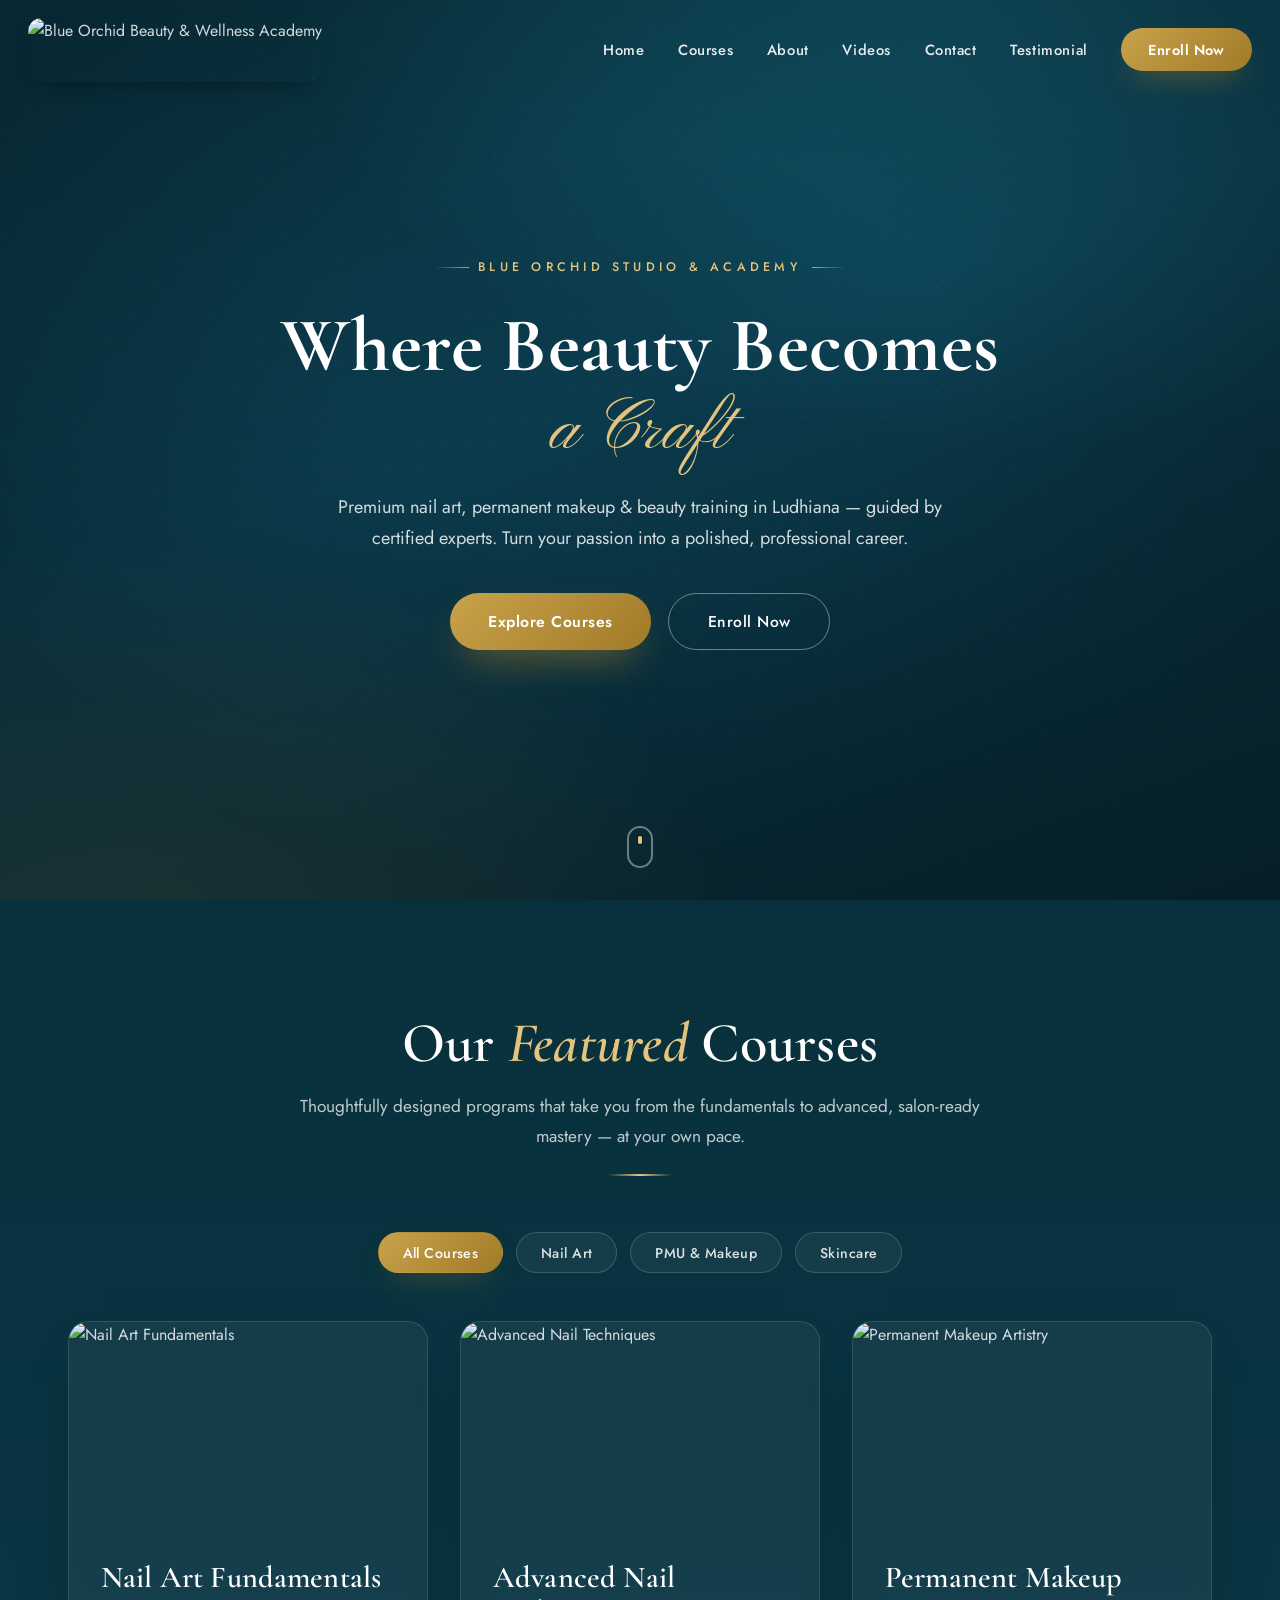
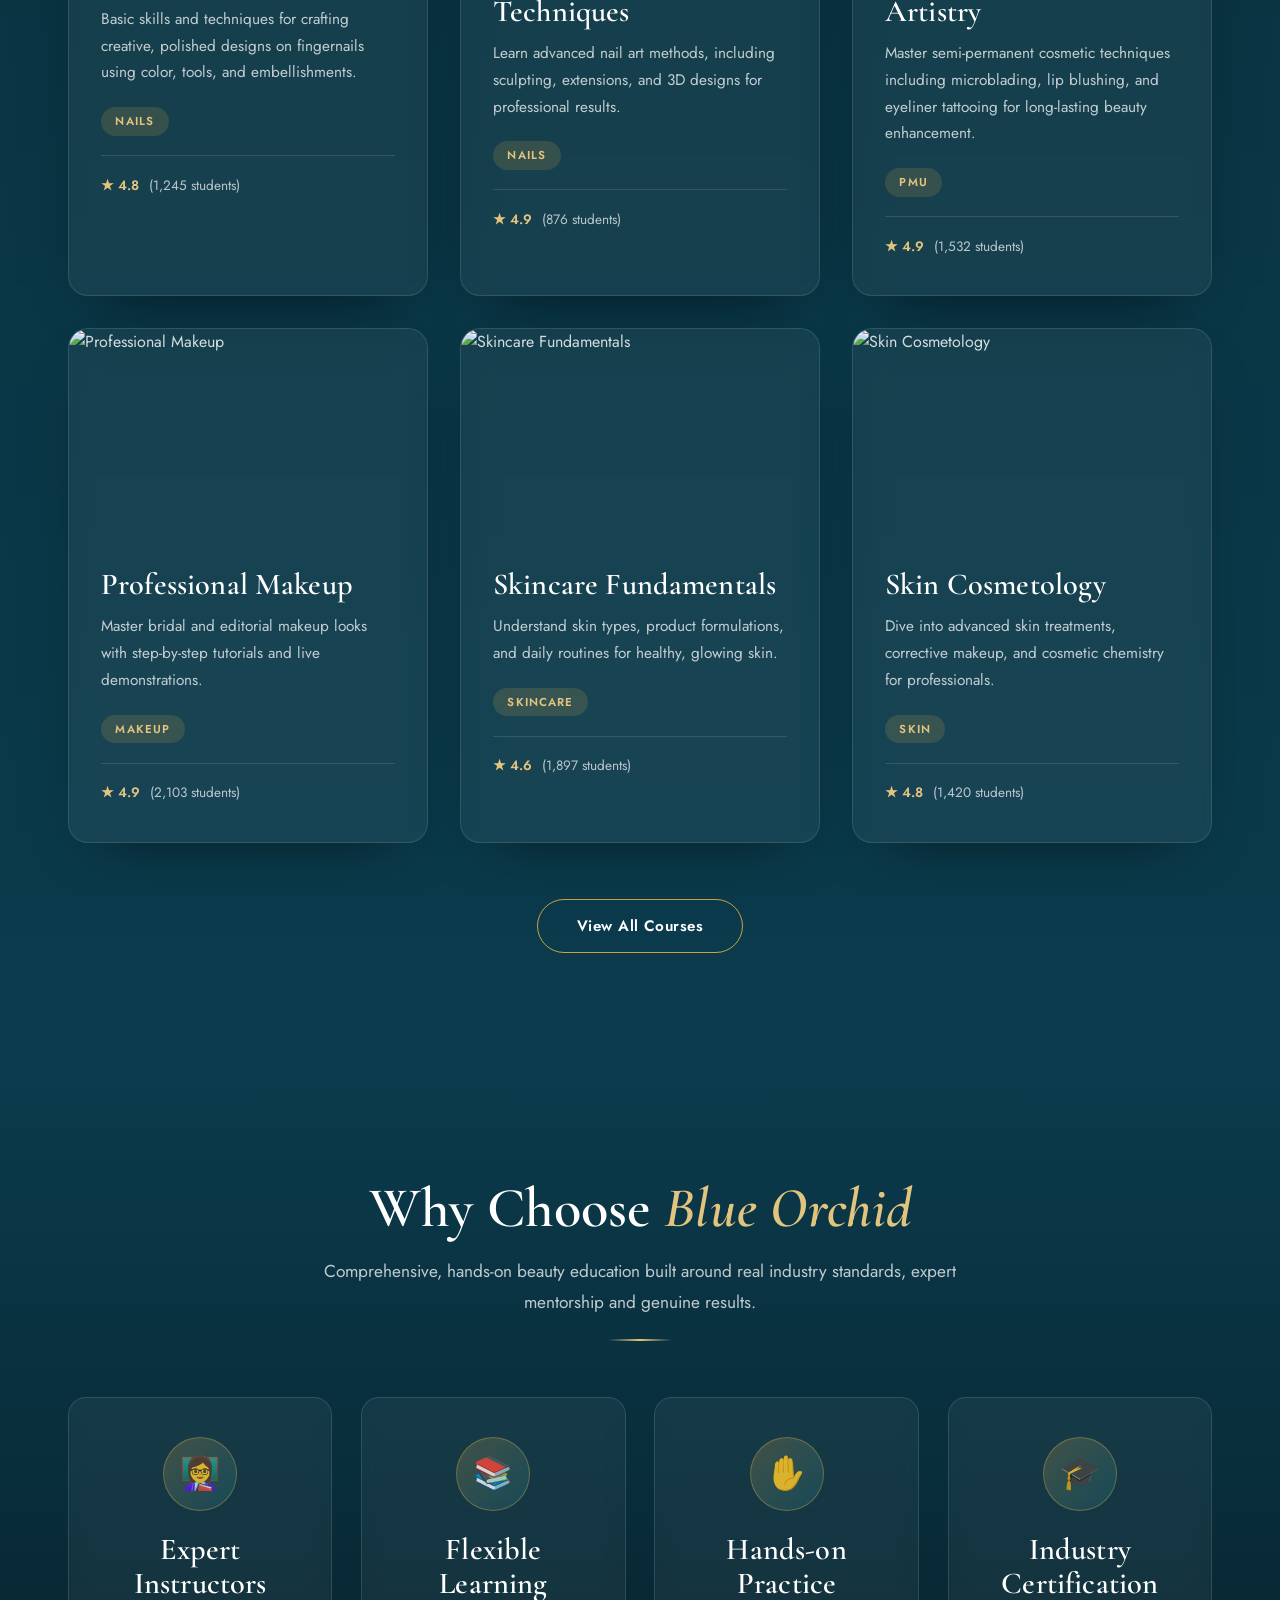
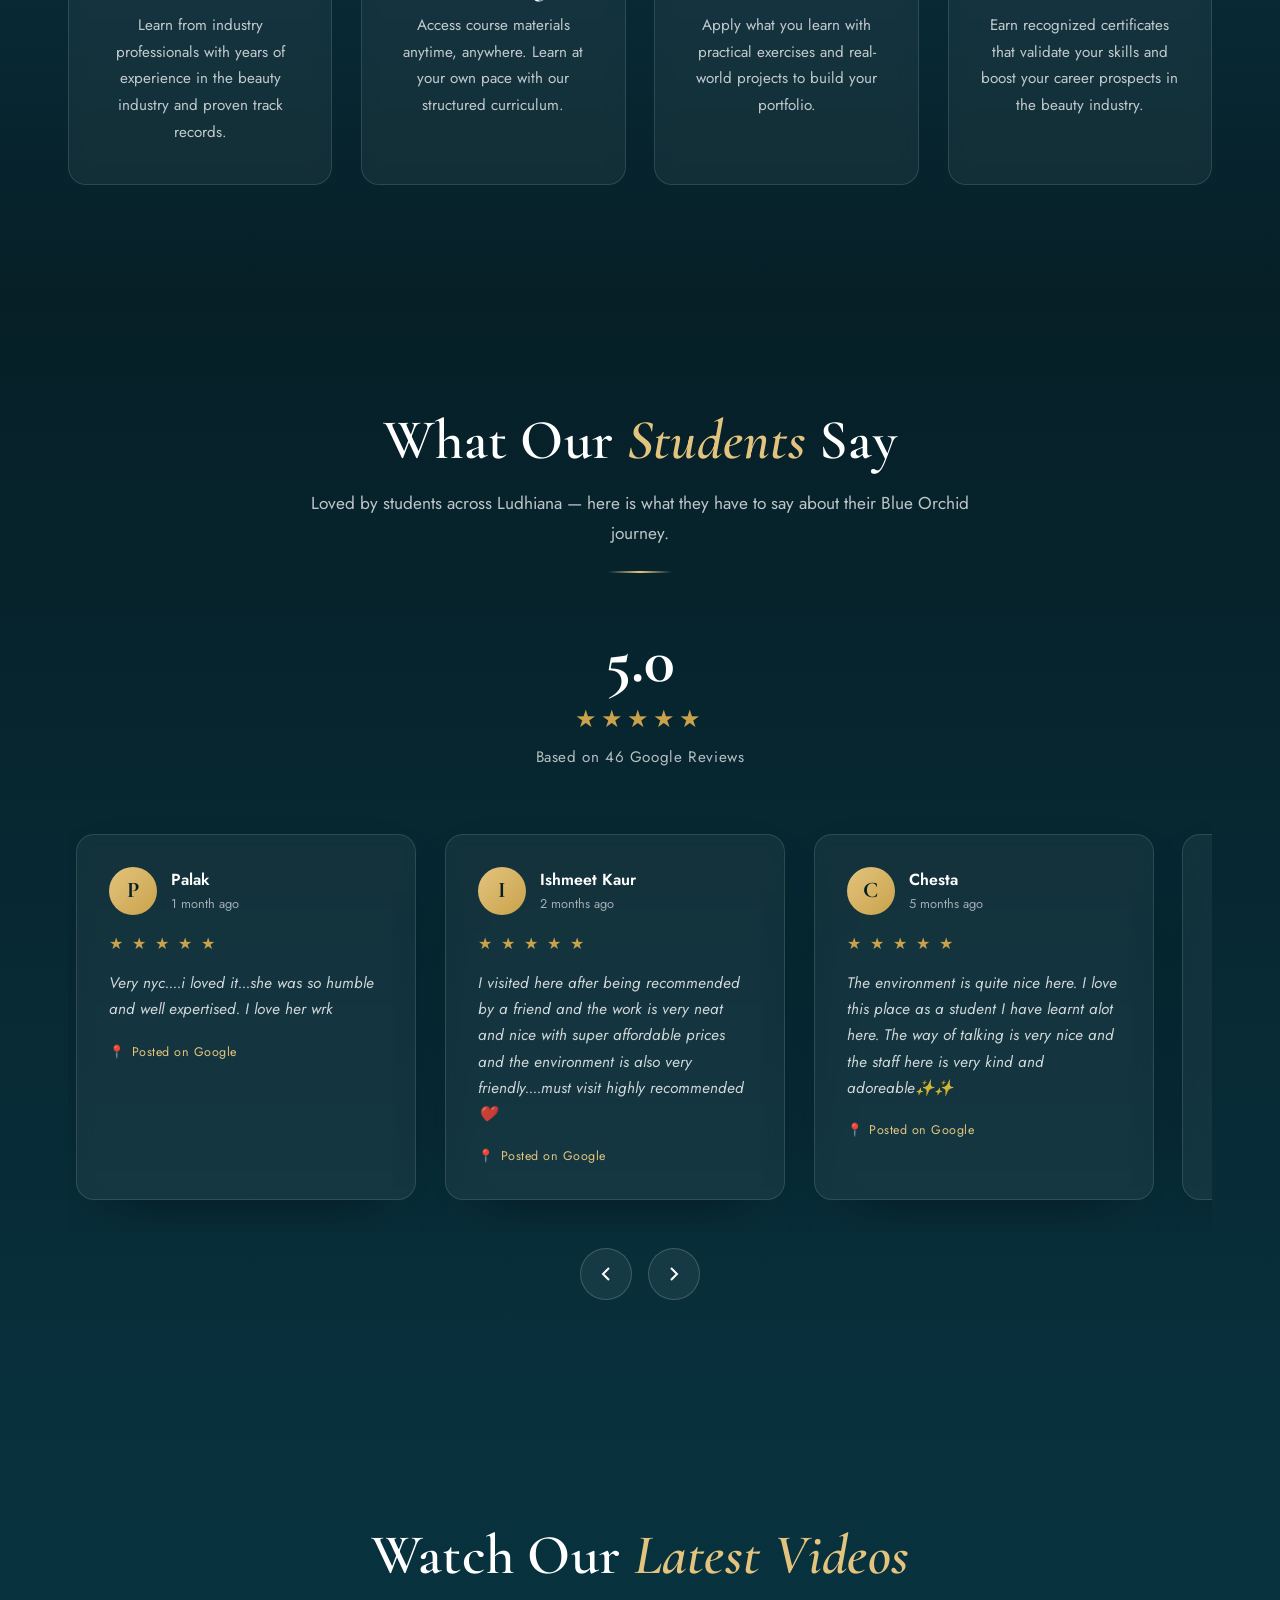
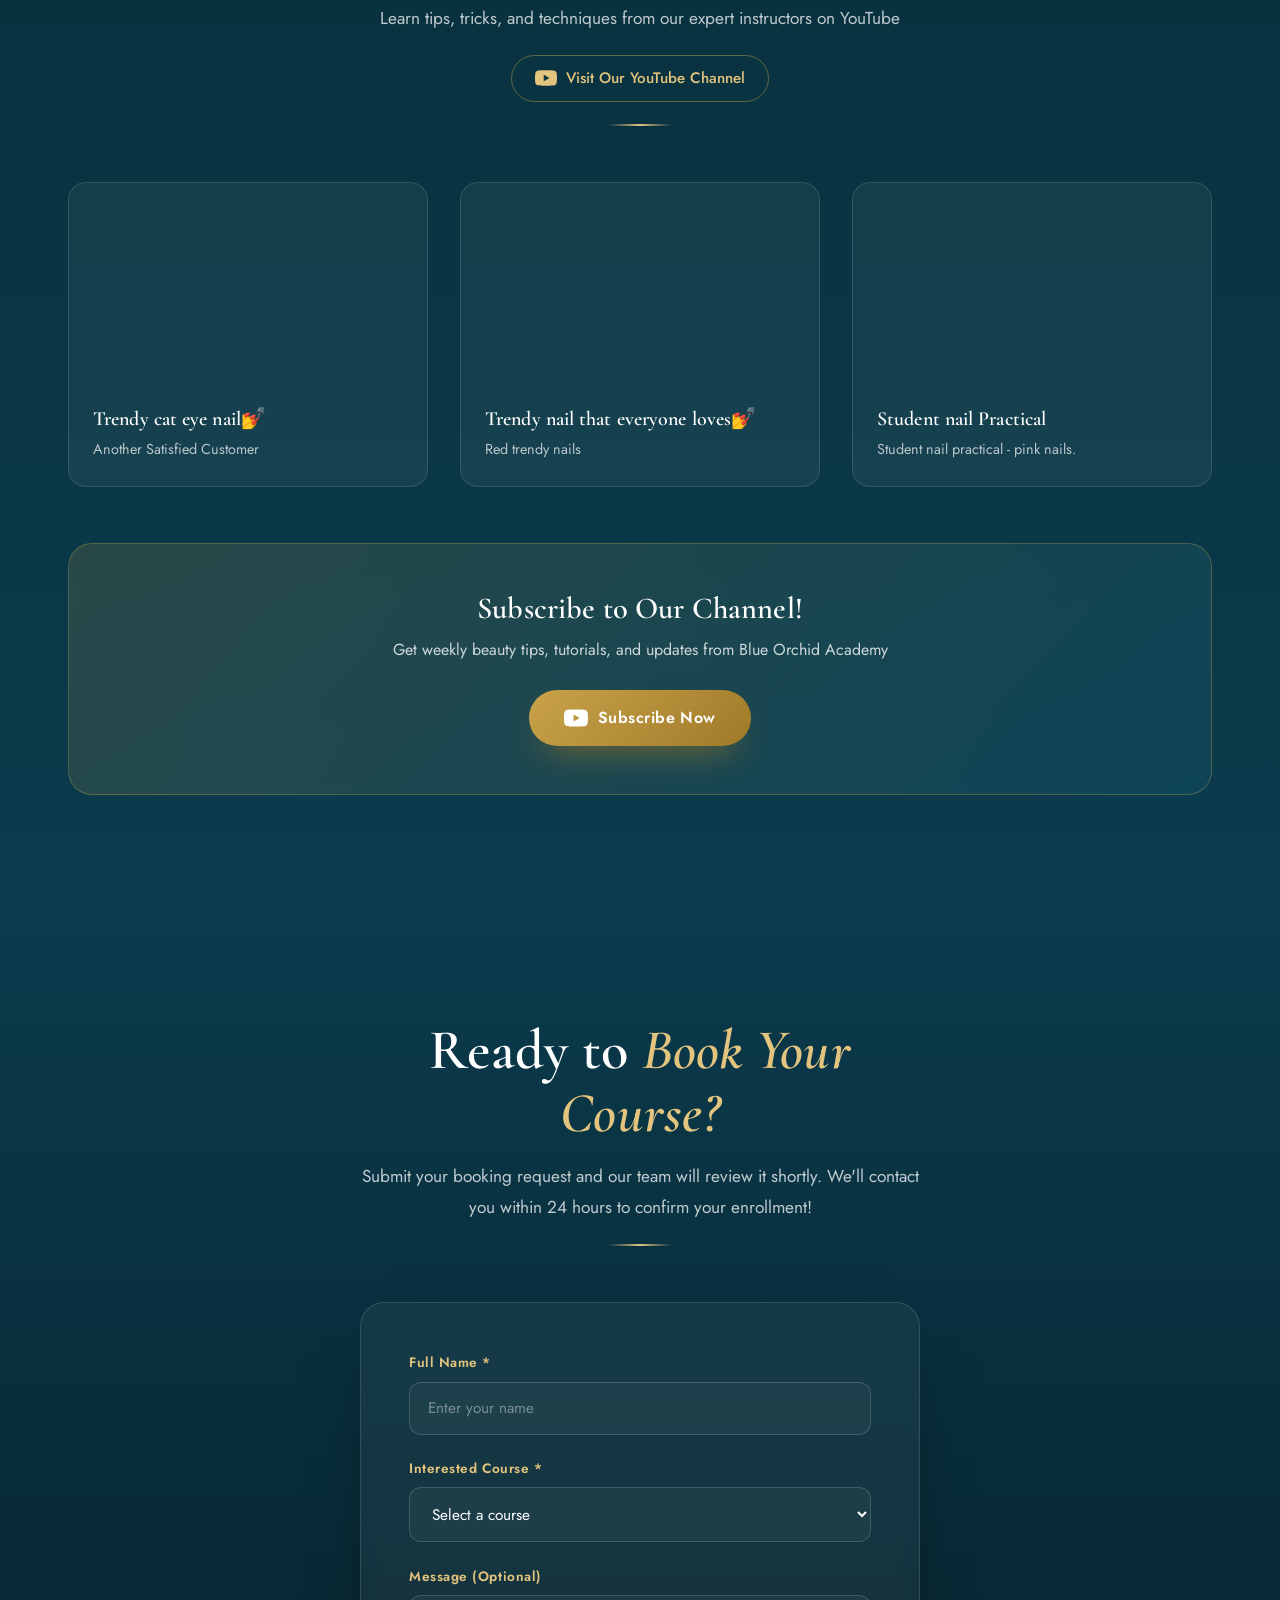
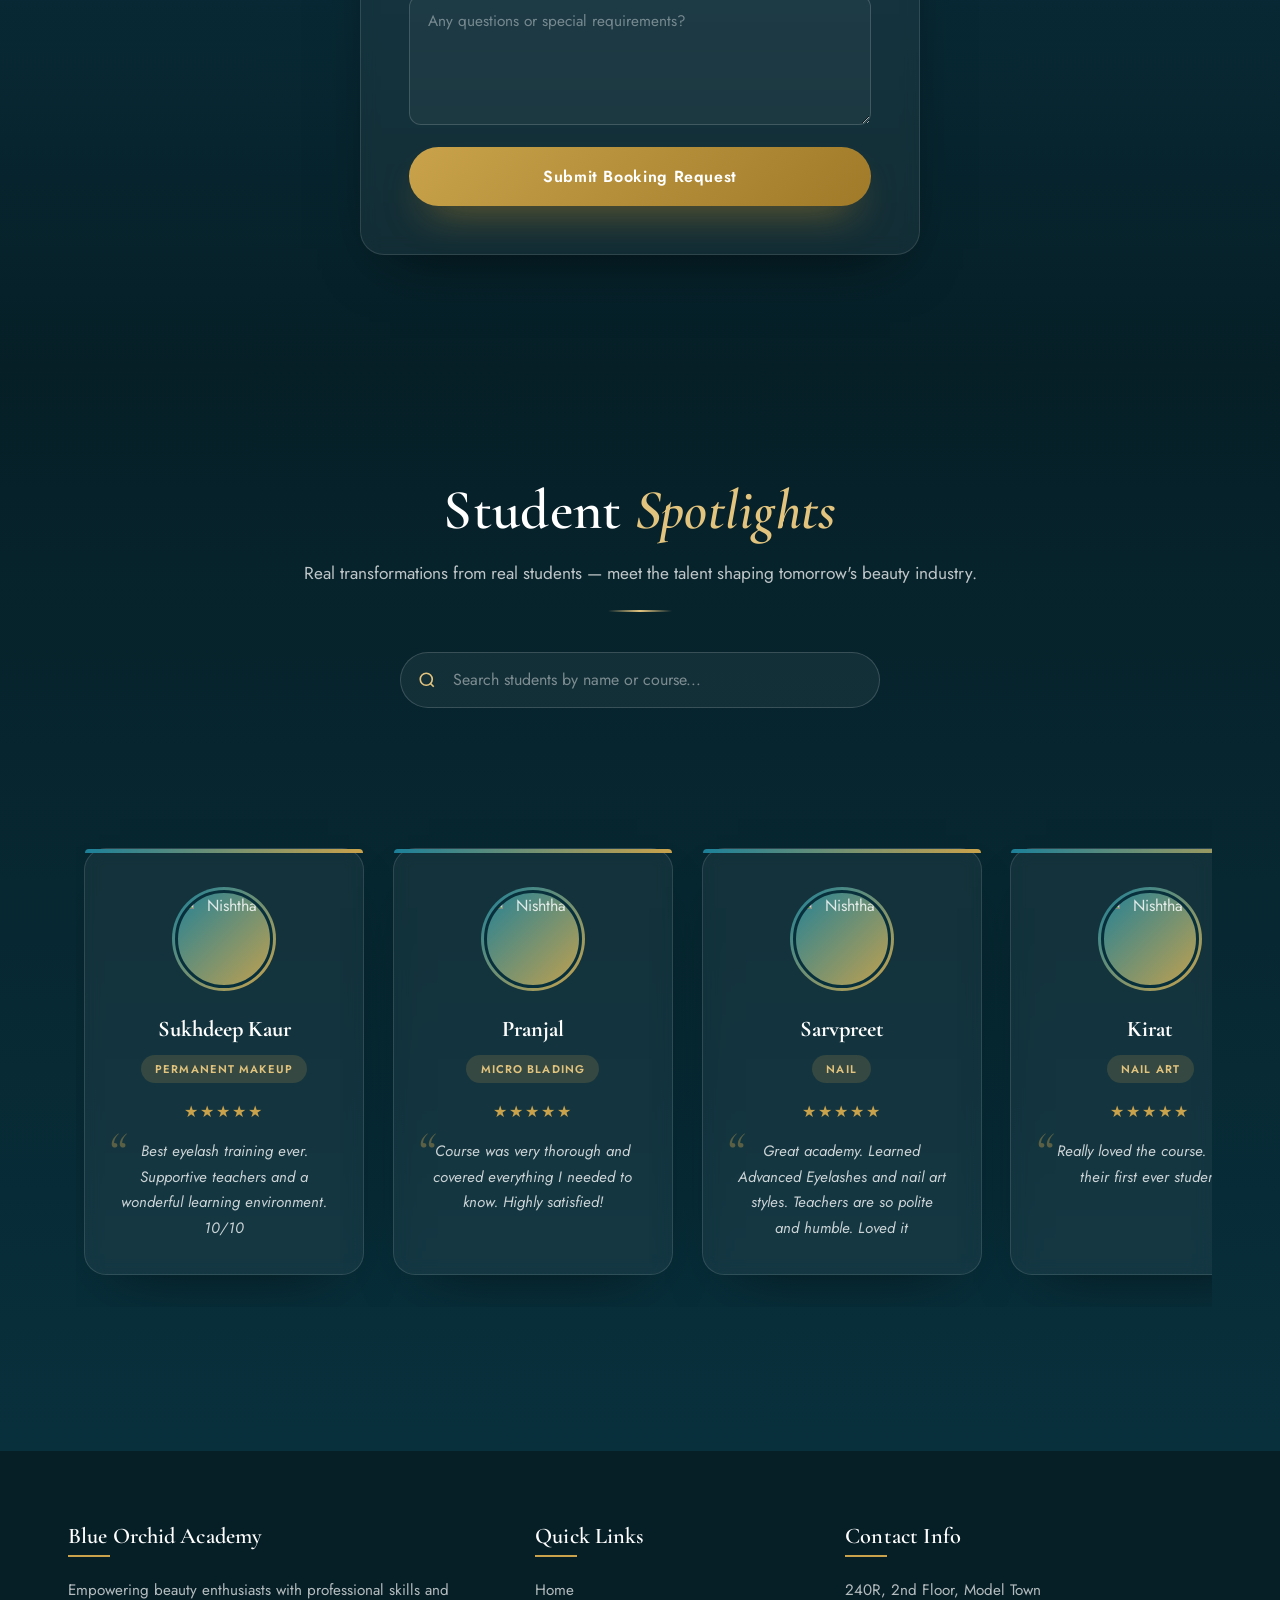
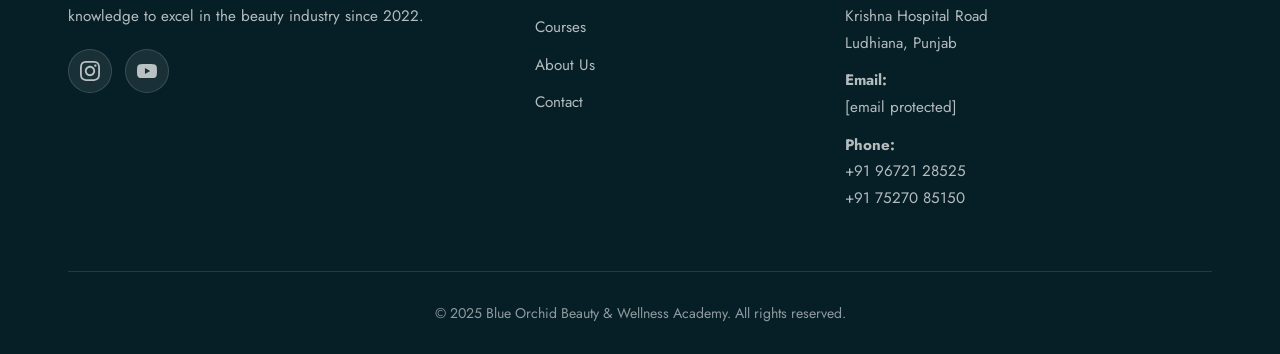
==== index.html @ 3630c23c "Add files via upload" ====
<!DOCTYPE html>
<html lang="en">
<head>
    
    <script data-host="https://app.microanalytics.io" data-dnt="false" src="https://app.microanalytics.io/js/script.js" id="ZwSg9rf6GA" async defer></script>
    <meta charset="UTF-8">
    
    <meta name="viewport" content="width=device-width, initial-scale=1.0">
    <title>Best Beauty Academy in Ludhiana | Microblading, Hydra Facial & Makeup Courses | Blue Orchid Academy</title>
    <meta name="keywords" content="beauty academy in Ludhiana, microblading course Ludhiana, hydra facial training Ludhiana, lash lifting course, nail art course Ludhiana, permanent makeup training, skincare certification Punjab, best beauty institute Ludhiana, makeup academy Ludhiana, best nail art academy in ludhiana, best nail art in ludhiana, nail art academy beauty ludhiana, beauty academy ludhiana, nail art studio in Ludhiana, ">
    <meta name="description" content="Join Blue Orchid Beauty & Wellness Academy in Ludhiana for certified courses in Microblading, Hydra Facial, Lash Lifting, Nail Art & Permanent Makeup. Get professional training & start your beauty career today.best nail art, permanent makeup (PMU), eyelashes in ludhiana and punjab. nail art ludhiana, eyelashes , pmu, permanent makeup. Our Featured Courses ; Nail Art Fundamentals · Nails · 4.8 ; Advanced Nail Techniques · Nails · 4.9 ; Permanent Makeup Artistry · PMU · 4.9 ; Professional Makeup · Makeup.">
    
    <meta property="og:title" content="Best Beauty Academy in Ludhiana | Microblading, Hydra Facial & Makeup Courses | Blue Orchid Academy">
    <meta property="og:description" content="Enroll in our certified beauty courses and book premium services—Microblading, Hydra Facial, Lash Lifting, and more. Discover world-class training since 2022. Join Blue Orchid Beauty & Wellness Academy in Ludhiana for certified courses in Microblading, Hydra Facial, Lash Lifting, Nail Art & Permanent Makeup. Get professional training & start your beauty career today.best nail art, permanent makeup (PMU), eyelashes in ludhiana and punjab. nail art ludhiana, eyelashes , pmu, permanent makeup. Our Featured Courses ; Nail Art Fundamentals · Nails · 4.8 ; Advanced Nail Techniques · Nails · 4.9 ; Permanent Makeup Artistry · PMU · 4.9 ; Professional Makeup · Makeup.">
    <meta property="og:type" content="website">
    
    <!-- Google Fonts -->
    <link rel="preconnect" href="https://fonts.googleapis.com">
    <link rel="preconnect" href="https://fonts.gstatic.com" crossorigin>
    <link href="https://fonts.googleapis.com/css2?family=Cormorant+Garamond:ital,wght@0,400;0,500;0,600;0,700;1,500;1,600&family=Jost:wght@300;400;500;600&family=Pinyon+Script&display=swap" rel="stylesheet">

    
    <!-- Favicon -->
    <link rel="icon" type="image/png" href="images/icon-blue.png">
    <link rel="shortcut icon" href="images/icon-blue.png">
    <link rel="apple-touch-icon" href="images/icon-blue.png">
    
    <style>
/* ===== Spotlight Search Bar (dark) ===== */
.spotlight-search-wrap{display:flex;justify-content:center;margin-bottom:2.5rem;}
.spotlight-search-box{position:relative;width:100%;max-width:480px;}
.spotlight-search-box input{
  width:100%;padding:.95rem 1.25rem .95rem 3.25rem;
  border:1px solid rgba(255,255,255,.16);border-radius:50px;
  font-family:'Jost',sans-serif;font-size:1rem;color:#fff;
  background:rgba(255,255,255,.05);box-shadow:none;
  transition:border-color .25s ease, box-shadow .25s ease, background .25s ease;outline:none;
}
.spotlight-search-box input::placeholder{color:rgba(255,255,255,.45);}
.spotlight-search-box input:focus{
  border-color:var(--gold);background:rgba(255,255,255,.08);
  box-shadow:0 0 0 4px rgba(201,162,75,.16);
}
.spotlight-search-icon{position:absolute;left:1.15rem;top:50%;transform:translateY(-50%);pointer-events:none;color:var(--gold-2);}
.spotlight-search-clear{
  position:absolute;right:1rem;top:50%;transform:translateY(-50%);
  background:none;border:none;cursor:pointer;color:rgba(255,255,255,.6);padding:.25rem;border-radius:50%;
  display:none;align-items:center;justify-content:center;transition:color .2s ease, background .2s ease;
}
.spotlight-search-clear:hover{color:var(--gold-2);background:rgba(201,162,75,.16);}
.spotlight-search-clear.visible{display:flex;}
.spotlights-wrapper.search-active{flex-wrap:wrap;overflow-x:visible;justify-content:center;padding:1rem 0 2rem;}
.spotlight-no-results{display:none;text-align:center;padding:3rem 1rem;color:rgba(255,255,255,.6);font-style:italic;font-size:1.05rem;width:100%;}
.spotlight-no-results.visible{display:block;}
.spotlights-scroll-buttons.search-hidden{display:none;}
.spotlight-result-count{text-align:center;font-size:.85rem;letter-spacing:.12em;text-transform:uppercase;color:var(--gold-2);margin-bottom:1.25rem;min-height:1.2em;transition:opacity .2s ease;}

/* ===== Design Tokens ===== */
:root{
  --teal-950:#061f27;
  --teal-900:#08303c;
  --teal-800:#0b3b4d;   /* brand background */
  --teal-700:#0e4a5e;
  --teal-600:#136179;
  --teal-500:#1c8099;
  --gold:#c9a24b;
  --gold-2:#e3c47e;
  --gold-deep:#a07a28;
  --cream:#fbf7ef;
  --cream-2:#f3ecdd;
  --paper:#ffffff;
  --ink:#14323c;
  --muted:#5c7077;
  --line:rgba(255,255,255,.12);
  --transition-fast:.2s ease;
  --transition-normal:.35s cubic-bezier(.4,0,.2,1);
  --shadow-soft:0 24px 60px -30px rgba(0,0,0,.7);
  --shadow-card:0 30px 70px -34px rgba(0,0,0,.75);
}

*{margin:0;padding:0;box-sizing:border-box;}
html{scroll-behavior:smooth;}
body{
  font-family:'Jost',-apple-system,BlinkMacSystemFont,sans-serif;
  color:rgba(255,255,255,.82);line-height:1.65;overflow-x:hidden;
  background:var(--teal-900);
  -webkit-font-smoothing:antialiased;
}
::selection{background:rgba(201,162,75,.3);color:#fff;}

h1,h2,h3,h4,h5,h6{font-family:'Cormorant Garamond',serif;font-weight:600;line-height:1.12;color:#fff;letter-spacing:.005em;}
h1{font-size:clamp(2.8rem,6vw,5rem);font-weight:700;}
h2{font-size:clamp(2.2rem,4.4vw,3.6rem);}
h3{font-size:clamp(1.4rem,3vw,1.9rem);}
p{line-height:1.75;color:rgba(255,255,255,.74);}
a{text-decoration:none;color:inherit;transition:var(--transition-fast);}
button{cursor:pointer;border:none;font-family:inherit;transition:var(--transition-normal);}
img{max-width:100%;height:auto;display:block;}

.container{max-width:1200px;margin:0 auto;padding:0 1.75rem;}

/* highlight accent word */
.highlight{font-family:'Cormorant Garamond',serif;font-style:italic;font-weight:600;color:var(--gold-2);}

/* ===== Navbar ===== */
.navbar{
  position:fixed;top:0;left:0;right:0;z-index:1000;
  background:transparent;
  transition:background var(--transition-normal), box-shadow var(--transition-normal), padding var(--transition-normal);
}
.navbar.scrolled{
  background:rgba(8,48,60,.82);
  backdrop-filter:blur(14px);
  box-shadow:0 12px 40px -22px rgba(0,0,0,.8);
  border-bottom:1px solid rgba(201,162,75,.22);
}
.nav-container{display:flex;justify-content:space-between;align-items:center;padding:1.1rem 1.75rem;max-width:1320px;margin:0 auto;transition:var(--transition-normal);}
.navbar.scrolled .nav-container{padding:.65rem 1.75rem;}
.logo{display:flex;align-items:center;gap:.75rem;}
.logo-img{height:64px;width:auto;border-radius:14px;transition:var(--transition-normal);box-shadow:0 10px 24px -16px rgba(0,0,0,.7);}
.navbar.scrolled .logo-img{height:52px;}
.nav-menu{display:flex;align-items:center;gap:2.1rem;list-style:none;}
.nav-link{
  position:relative;font-size:.92rem;font-weight:500;letter-spacing:.04em;
  color:rgba(255,255,255,.9);padding:.3rem 0;
}
.nav-link::after{content:'';position:absolute;left:0;bottom:-2px;height:1.5px;width:0;background:var(--gold);transition:width var(--transition-normal);}
.nav-link:hover{color:var(--gold-2);}
.nav-link:hover::after{width:100%;}
.cta-button{
  background:linear-gradient(135deg,var(--gold),var(--gold-deep));
  color:#fff;padding:.7rem 1.7rem;border-radius:50px;font-size:.9rem;font-weight:600;letter-spacing:.03em;
  box-shadow:0 14px 30px -14px rgba(160,122,40,.8);
}
.cta-button:hover{transform:translateY(-2px);box-shadow:0 20px 40px -16px rgba(160,122,40,.95);}
.mobile-menu-toggle{display:none;flex-direction:column;gap:5px;background:none;padding:.4rem;}
.mobile-menu-toggle span{width:26px;height:2px;background:#fff;border-radius:2px;transition:var(--transition-normal);}

/* ===== Hero ===== */
.hero{position:relative;min-height:100vh;display:flex;align-items:center;justify-content:center;text-align:center;overflow:hidden;color:#fff;}
.hero-background{
  position:absolute;inset:0;z-index:0;
  background:
    radial-gradient(120% 120% at 80% -10%, rgba(28,128,153,.45) 0%, transparent 50%),
    radial-gradient(90% 90% at 10% 110%, rgba(201,162,75,.22) 0%, transparent 55%),
    linear-gradient(160deg,var(--teal-900) 0%, var(--teal-800) 45%, var(--teal-950) 100%);
}
.hero-background::before{
  content:'';position:absolute;inset:0;
  background-image:radial-gradient(circle at 1px 1px, rgba(255,255,255,.05) 1px, transparent 0);
  background-size:26px 26px;opacity:.6;
}
.hero-background::after{
  content:'';position:absolute;inset:0;
  background:radial-gradient(60% 60% at 50% 40%, transparent 40%, rgba(6,31,39,.5) 100%);
}
.hero-content{position:relative;z-index:2;max-width:880px;padding:0 1.5rem;}
.hero-eyebrow{
  display:inline-flex;align-items:center;gap:.6rem;margin-bottom:1.6rem;
  font-family:'Jost',sans-serif;font-size:.78rem;font-weight:500;letter-spacing:.34em;text-transform:uppercase;
  color:var(--gold-2);
}
.hero-eyebrow::before,.hero-eyebrow::after{content:'';width:34px;height:1px;background:linear-gradient(90deg,transparent,var(--gold));}
.hero-eyebrow::after{background:linear-gradient(90deg,var(--gold),transparent);}
.hero-content h1{color:#fff;margin-bottom:.4rem;animation:rise .9s cubic-bezier(.2,.7,.2,1) both;}
.hero-script{
  display:block;font-family:'Pinyon Script',cursive;font-weight:400;
  font-size:clamp(2.6rem,6vw,4.4rem);color:var(--gold-2);line-height:1;margin:.2rem 0 .3rem;
  animation:rise 1s .1s cubic-bezier(.2,.7,.2,1) both;
}
.hero-content p{color:rgba(255,255,255,.82);font-size:1.13rem;max-width:620px;margin:1.6rem auto 2.4rem;animation:rise 1s .2s cubic-bezier(.2,.7,.2,1) both;}
.hero-buttons{display:flex;gap:1.1rem;justify-content:center;flex-wrap:wrap;animation:rise 1s .32s cubic-bezier(.2,.7,.2,1) both;}
@keyframes rise{from{opacity:0;transform:translateY(28px);}to{opacity:1;transform:translateY(0);}}

.btn-primary{
  background:linear-gradient(135deg,var(--gold),var(--gold-deep));color:#fff;
  padding:1rem 2.4rem;border-radius:50px;font-size:.98rem;font-weight:600;letter-spacing:.03em;
  box-shadow:0 18px 40px -16px rgba(160,122,40,.9);
}
.btn-primary:hover{transform:translateY(-3px);box-shadow:0 26px 50px -18px rgba(227,196,126,.9);}
.btn-secondary{
  background:transparent;color:#fff;padding:1rem 2.4rem;border-radius:50px;font-size:.98rem;font-weight:500;
  border:1.5px solid rgba(255,255,255,.4);letter-spacing:.03em;
}
.btn-secondary:hover{background:rgba(255,255,255,.1);border-color:#fff;transform:translateY(-3px);}

.scroll-indicator{position:absolute;bottom:2rem;left:50%;transform:translateX(-50%);z-index:2;}
.scroll-indicator-icon{width:26px;height:42px;border:2px solid rgba(255,255,255,.4);border-radius:14px;position:relative;}
.scroll-indicator-icon::before{content:'';position:absolute;top:8px;left:50%;transform:translateX(-50%);width:4px;height:8px;background:var(--gold-2);border-radius:2px;animation:scrolldot 1.6s infinite;}
@keyframes scrolldot{0%{opacity:0;transform:translate(-50%,0);}40%{opacity:1;}80%{opacity:0;transform:translate(-50%,14px);}100%{opacity:0;}}

/* ===== Section header ===== */
.section-header{text-align:center;max-width:680px;margin:0 auto 3.5rem;}
.section-header h2{margin-bottom:1rem;color:#fff;}
.section-header p{font-size:1.08rem;color:rgba(255,255,255,.74);}
.section-header::after{content:'';display:block;width:64px;height:2px;margin:1.4rem auto 0;background:linear-gradient(90deg,transparent,var(--gold-2),transparent);}

section{position:relative;}

/* ===== Courses ===== */
.courses{padding:7rem 0;background:linear-gradient(180deg,var(--teal-900),var(--teal-800));}
.course-filters{display:flex;justify-content:center;flex-wrap:wrap;gap:.8rem;margin-bottom:3rem;}
.filter-btn{
  background:rgba(255,255,255,.05);color:rgba(255,255,255,.85);padding:.6rem 1.5rem;border-radius:50px;
  font-size:.88rem;font-weight:500;letter-spacing:.03em;border:1px solid rgba(255,255,255,.16);
}
.filter-btn:hover{border-color:var(--gold);color:var(--gold-2);}
.filter-btn.active{background:linear-gradient(135deg,var(--gold),var(--gold-deep));color:#fff;border-color:transparent;box-shadow:0 14px 30px -16px rgba(160,122,40,.8);}
.courses-grid{display:grid;grid-template-columns:repeat(auto-fill,minmax(320px,1fr));gap:2rem;}
.course-card{
  background:rgba(255,255,255,.05);border-radius:20px;overflow:hidden;position:relative;
  border:1px solid rgba(255,255,255,.12);backdrop-filter:blur(8px);box-shadow:0 24px 60px -36px rgba(0,0,0,.7);
  transition:transform var(--transition-normal),box-shadow var(--transition-normal),border-color var(--transition-normal),background var(--transition-normal);
}
.course-card::before{content:'';position:absolute;top:0;left:0;right:0;height:4px;background:linear-gradient(90deg,var(--teal-500),var(--gold));transform:scaleX(0);transform-origin:left;transition:transform var(--transition-normal);}
.course-card:hover{transform:translateY(-10px);background:rgba(255,255,255,.08);box-shadow:var(--shadow-card);border-color:rgba(201,162,75,.45);}
.course-card:hover::before{transform:scaleX(1);}
.course-card-content{padding:2.4rem 2rem;}
        
.course-thumbnail {
    width: 100%;
    height: 200px;        /* adjust to taste */
    overflow: hidden;
    border-radius: 12px 12px 0 0;  /* rounds top corners to match card */
}

.course-thumbnail img {
    width: 100%;
    height: 100%;
    object-fit: cover;
    display: block;
    transition: transform 0.4s ease;
}

.course-card:hover .course-thumbnail img {
    transform: scale(1.05);  /* subtle zoom on hover */
}
.course-icon{
  width:62px;height:62px;border-radius:16px;display:flex;align-items:center;justify-content:center;
  font-size:1.7rem;margin-bottom:1.3rem;
  background:linear-gradient(135deg,rgba(28,128,153,.25),rgba(201,162,75,.25));
  border:1px solid rgba(201,162,75,.35);
}
.course-card h3{color:#fff;margin-bottom:.7rem;}
.course-card p{font-size:.96rem;margin-bottom:1.3rem;color:rgba(255,255,255,.74);}

.course-category{
  display:inline-block;padding:.3rem .9rem;border-radius:50px;font-size:.72rem;font-weight:600;
  letter-spacing:.1em;text-transform:uppercase;color:var(--gold-2);background:rgba(201,162,75,.18);margin-bottom:1.2rem;
}
.course-stats{display:flex;align-items:center;gap:.6rem;font-size:.85rem;color:rgba(255,255,255,.7);border-top:1px solid rgba(255,255,255,.12);padding-top:1.1rem;}
        
.rating{color:var(--gold-2);font-weight:600;}
.view-all-container{text-align:center;margin-top:3.5rem;}
.btn-outline{
  background:transparent;color:#fff;padding:.95rem 2.4rem;border-radius:50px;font-size:.95rem;font-weight:600;
  border:1.5px solid var(--gold);letter-spacing:.03em;
}
.btn-outline:hover{background:var(--gold);color:var(--teal-950);transform:translateY(-2px);box-shadow:0 18px 40px -18px rgba(201,162,75,.7);}

/* ===== Why Choose ===== */
.why-choose{padding:7rem 0;background:linear-gradient(180deg,var(--teal-800),var(--teal-950));}
.features-grid{display:grid;grid-template-columns:repeat(auto-fit,minmax(240px,1fr));gap:1.8rem;}
.feature-card{
  background:rgba(255,255,255,.05);border:1px solid rgba(255,255,255,.12);
  backdrop-filter:blur(8px);border-radius:18px;padding:2.4rem 1.8rem;text-align:center;
  transition:transform var(--transition-normal),background var(--transition-normal),border-color var(--transition-normal);
}
.feature-card:hover{transform:translateY(-8px);background:rgba(255,255,255,.09);border-color:rgba(201,162,75,.45);}
.feature-icon{
  width:74px;height:74px;border-radius:50%;margin:0 auto 1.4rem;display:flex;align-items:center;justify-content:center;
  font-size:2rem;background:linear-gradient(135deg,rgba(201,162,75,.25),rgba(28,128,153,.25));border:1px solid rgba(201,162,75,.4);
}
.feature-card h3{color:#fff;margin-bottom:.7rem;}
.feature-card p{color:rgba(255,255,255,.74);font-size:.95rem;}

/* ===== Testimonials ===== */
.testimonials{padding:7rem 0;background:linear-gradient(180deg,var(--teal-950),var(--teal-900));}
.overall-rating{text-align:center;margin-bottom:3rem;}
.rating-number{font-family:'Cormorant Garamond',serif;font-size:4rem;font-weight:700;color:#fff;line-height:1;}
.rating-stars{color:var(--gold);font-size:1.5rem;letter-spacing:4px;margin:.4rem 0;}
.rating-count{color:rgba(255,255,255,.7);font-size:.95rem;letter-spacing:.04em;}
.reviews-container{position:relative;}
.reviews-wrapper{display:flex;gap:1.8rem;overflow-x:auto;scroll-behavior:smooth;padding:1rem .5rem 2rem;scrollbar-width:none;}
.reviews-wrapper::-webkit-scrollbar{display:none;}
.review-card{
  background:rgba(255,255,255,.05);border:1px solid rgba(255,255,255,.12);backdrop-filter:blur(8px);
  border-radius:18px;padding:2rem;min-width:340px;max-width:340px;flex-shrink:0;
  box-shadow:0 24px 60px -36px rgba(0,0,0,.7);transition:transform var(--transition-normal),box-shadow var(--transition-normal),border-color var(--transition-normal);
}
.review-card:hover{transform:translateY(-6px);box-shadow:var(--shadow-card);border-color:rgba(201,162,75,.4);}
.review-header{display:flex;align-items:center;gap:.9rem;margin-bottom:1rem;}
.reviewer-avatar{
  width:48px;height:48px;border-radius:50%;display:flex;align-items:center;justify-content:center;
  font-family:'Cormorant Garamond',serif;font-size:1.4rem;font-weight:700;color:var(--teal-950);
  background:linear-gradient(135deg,var(--gold-2),var(--gold));flex-shrink:0;
}
.reviewer-name{font-weight:600;color:#fff;font-size:1rem;}
.review-date{font-size:.8rem;color:rgba(255,255,255,.6);}
.review-rating{color:var(--gold);font-size:1rem;letter-spacing:2px;margin-bottom:.8rem;}
.review-text{font-size:.96rem;color:rgba(255,255,255,.8);line-height:1.7;margin-bottom:1.2rem;font-style:italic;}
.google-badge{font-size:.78rem;color:var(--gold-2);display:flex;align-items:center;gap:.4rem;letter-spacing:.04em;}
.scroll-buttons{display:flex;justify-content:center;gap:1rem;margin-top:1rem;}
.scroll-btn{
  width:52px;height:52px;border-radius:50%;background:rgba(255,255,255,.06);border:1px solid rgba(255,255,255,.18);color:#fff;
  display:flex;align-items:center;justify-content:center;
}
.scroll-btn:hover{background:var(--gold);color:var(--teal-950);transform:scale(1.08);border-color:var(--gold);}

/* ===== YouTube ===== */
.youtube-section{padding:7rem 0;background:linear-gradient(180deg,var(--teal-900),var(--teal-800));}
.youtube-channel-link{
  display:inline-flex;align-items:center;gap:.6rem;margin-top:1.4rem;color:var(--gold-2);font-weight:500;font-size:.95rem;
  border:1px solid rgba(201,162,75,.45);padding:.6rem 1.4rem;border-radius:50px;
}
.youtube-channel-link:hover{background:rgba(201,162,75,.14);}
.youtube-icon{width:22px;height:22px;}
.videos-grid{display:grid;grid-template-columns:repeat(auto-fit,minmax(300px,1fr));gap:2rem;}
.video-card{background:rgba(255,255,255,.05);border:1px solid rgba(255,255,255,.12);border-radius:18px;overflow:hidden;transition:transform var(--transition-normal),border-color var(--transition-normal);}
.video-card:hover{transform:translateY(-8px);border-color:rgba(201,162,75,.45);}
.video-embed{position:relative;width:100%;padding-bottom:56.25%;height:0;}
.video-embed iframe{position:absolute;inset:0;width:100%;height:100%;border:0;}
.video-info{padding:1.5rem;}
.video-title{color:#fff;font-size:1.25rem;margin-bottom:.4rem;}
.video-description{color:rgba(255,255,255,.7);font-size:.9rem;}
.subscribe-banner{
  margin-top:3.5rem;text-align:center;padding:3rem 2rem;border-radius:24px;
  background:linear-gradient(135deg,rgba(201,162,75,.16),rgba(28,128,153,.16));border:1px solid rgba(201,162,75,.32);
}
.subscribe-banner h3{color:#fff;margin-bottom:.6rem;}
.subscribe-banner p{color:rgba(255,255,255,.78);margin-bottom:1.6rem;}
.subscribe-btn{
  display:inline-flex;align-items:center;gap:.6rem;background:linear-gradient(135deg,var(--gold),var(--gold-deep));color:#fff;
  padding:.95rem 2.2rem;border-radius:50px;font-weight:600;letter-spacing:.03em;box-shadow:0 16px 36px -16px rgba(160,122,40,.9);
}
.subscribe-btn:hover{transform:translateY(-3px);}

/* ===== Contact ===== */
.contact {
    padding: 7rem 0;
    background: linear-gradient(180deg, var(--teal-800), var(--teal-950));
}
.contact .container {
    display: flex;
    justify-content: center;
}
.contact-content {
    width: 100%;
    max-width: 560px;
}
.contact-form {
    background: rgba(255,255,255,.05);
    border: 1px solid rgba(255,255,255,.12);
    backdrop-filter: blur(8px);
    border-radius: 24px;
    padding: 3rem;
    box-shadow: var(--shadow-soft);
}
.form-group { display: flex; flex-direction: column; margin-bottom: 1.4rem; }
.form-group label { font-size: .85rem; font-weight: 600; color: var(--gold-2); margin-bottom: .5rem; letter-spacing: .04em; }
.form-group input, .form-group select, .form-group textarea {
    padding: .9rem 1.1rem; border: 1px solid rgba(255,255,255,.16); border-radius: 12px;
    font-family: 'Jost', sans-serif; font-size: .96rem; color: #fff;
    background: rgba(255,255,255,.04); outline: none;
    transition: border-color var(--transition-fast), box-shadow var(--transition-fast), background var(--transition-fast);
}
.form-group input::placeholder, .form-group textarea::placeholder { color: rgba(255,255,255,.4); }
.form-group select option { background: var(--teal-900); color: #fff; }
.form-group input:focus, .form-group select:focus, .form-group textarea:focus {
    border-color: var(--gold); box-shadow: 0 0 0 4px rgba(201,162,75,.16); background: rgba(255,255,255,.07);
}
.form-group textarea { min-height: 130px; resize: vertical; }
.submit-btn {
    width: 100%; background: linear-gradient(135deg, var(--gold), var(--gold-deep));
    color: #fff; padding: 1.1rem; border-radius: 50px; font-size: 1rem;
    font-weight: 600; letter-spacing: .04em; box-shadow: 0 18px 40px -18px rgba(160,122,40,.9);
}
.submit-btn:hover { transform: translateY(-3px); box-shadow: 0 24px 50px -20px rgba(227,196,126,.9); }

/* ===== Footer ===== */
.footer{background:var(--teal-950);color:rgba(255,255,255,.78);padding:4.5rem 0 0;}
.footer-content{display:grid;grid-template-columns:1.6fr 1fr 1.4fr;gap:3rem;padding-bottom:3rem;}
.footer-section h3{color:#fff;font-size:1.4rem;margin-bottom:1.2rem;position:relative;padding-bottom:.6rem;}
.footer-section h3::after{content:'';position:absolute;left:0;bottom:0;width:42px;height:2px;background:var(--gold);}
.footer-section p{color:rgba(255,255,255,.7);font-size:.95rem;margin-bottom:.7rem;}
.footer-section a{color:rgba(255,255,255,.7);}
.footer-section a:hover{color:var(--gold-2);}
.social-links{display:flex;gap:.8rem;margin-top:1.2rem;}
.social-link{
  width:44px;height:44px;border-radius:50%;display:flex;align-items:center;justify-content:center;
  background:rgba(255,255,255,.08);border:1px solid rgba(255,255,255,.14);color:#fff;
}
.social-link:hover{background:var(--gold);border-color:var(--gold);color:var(--teal-950);transform:translateY(-3px);}
.footer-links{list-style:none;}
.footer-links li{margin-bottom:.7rem;}
.footer-links a{font-size:.95rem;}
.footer-bottom{border-top:1px solid rgba(255,255,255,.12);padding:1.8rem 0;text-align:center;}
.footer-bottom p{color:rgba(255,255,255,.55);font-size:.88rem;}

/* ===== Responsive ===== */
@media (max-width:900px){
  .footer-content{grid-template-columns:1fr 1fr;gap:2.2rem;}
}
@media (max-width:768px){
  .mobile-menu-toggle{display:flex;}
  .nav-menu{
    position:absolute;top:100%;left:0;right:0;flex-direction:column;gap:1.2rem;align-items:flex-start;
    background:rgba(8,48,60,.97);backdrop-filter:blur(14px);padding:1.6rem 1.75rem;
    box-shadow:0 20px 40px -24px rgba(0,0,0,.7);transform:translateY(-12px);opacity:0;pointer-events:none;transition:var(--transition-normal);
  }
  .nav-menu.active{transform:translateY(0);opacity:1;pointer-events:auto;}
  .cta-button{width:100%;text-align:center;}
  .courses,.why-choose,.testimonials,.youtube-section,.contact{padding:4.5rem 0;}
  .form-grid{grid-template-columns:1fr;gap:0;}
  .contact-form{padding:2rem;}
  .footer-content{grid-template-columns:1fr;}
  .review-card{min-width:280px;max-width:280px;}
}

</style>
</head>
<body>
    <!-- Navigation -->
    <nav class="navbar" id="navbar">
        <div class="nav-container">
            <a href="#home" class="logo">
                <img src="images/icon-blue.png" alt="Blue Orchid Beauty & Wellness Academy" class="logo-img">
            </a>
            
            <ul class="nav-menu" id="navMenu">
                <li><a href="#home" class="nav-link">Home</a></li>
                <li><a href="#courses" class="nav-link">Courses</a></li>
                <li><a href="#about" class="nav-link">About</a></li>
                <li><a href="#videos" class="nav-link">Videos</a></li>
                <li><a href="#contact" class="nav-link">Contact</a></li>
                <li><a href="#student-spotlights" class="nav-link">Testimonial</a></li>
                
                <li><button class="cta-button" onclick="scrollToContact()">Enroll Now</button></li>
            </ul>
            
            <button class="mobile-menu-toggle" id="mobileToggle" onclick="toggleMobileMenu()">
                <span></span>
                <span></span>
                <span></span>
            </button>
        </div>
    </nav>

    <!-- Hero Section -->
    <section class="hero" id="home">
        <div class="hero-background"></div>
        <div class="hero-content">
            <span class="hero-eyebrow">Blue Orchid Studio &amp; Academy</span>
            <h1>Where Beauty Becomes</h1>
            <span class="hero-script">a Craft</span>
            <p>Premium nail art, permanent makeup &amp; beauty training in Ludhiana — guided by certified experts. Turn your passion into a polished, professional career.</p>
            <div class="hero-buttons">
                <button class="btn-primary" onclick="scrollToSection('courses')">Explore Courses</button>
                <button class="btn-secondary" onclick="scrollToContact()">Enroll Now</button>
            </div>
        </div>
        <div class="scroll-indicator">
            <div class="scroll-indicator-icon"></div>
        </div>
    </section>

    <section class="courses" id="courses">
    <div class="container">
        <div class="section-header">
            <h2>Our <span class="highlight">Featured</span> Courses</h2>
            <p>Thoughtfully designed programs that take you from the fundamentals to advanced, salon-ready mastery — at your own pace.</p>
        </div>

        <div class="course-filters">
            <button class="filter-btn active" data-filter="all">All Courses</button>
            <button class="filter-btn" data-filter="nails">Nail Art</button>
            <button class="filter-btn" data-filter="makeup">PMU & Makeup</button>
            <button class="filter-btn" data-filter="skincare">Skincare</button>
        </div>

        <div class="courses-grid">
            <div class="course-card" data-category="nails">
                <div class="course-thumbnail">
                    <img src="images/nail-show.jpeg" alt="Nail Art Fundamentals" />
                </div>
                <div class="course-card-content">
                    <h3>Nail Art Fundamentals</h3>
                    <p>Basic skills and techniques for crafting creative, polished designs on fingernails using color, tools, and embellishments.</p>
                    <span class="course-category">Nails</span>
                    <div class="course-stats">
                        <span class="rating">★ 4.8</span>
                        <span>(1,245 students)</span>
                    </div>
                </div>
            </div>

            <div class="course-card" data-category="nails">
                <div class="course-thumbnail">
                    <img src="images/nail-wow.jpeg" alt="Advanced Nail Techniques" />
                </div>
                <div class="course-card-content">
                    <h3>Advanced Nail Techniques</h3>
                    <p>Learn advanced nail art methods, including sculpting, extensions, and 3D designs for professional results.</p>
                    <span class="course-category">Nails</span>
                    <div class="course-stats">
                        <span class="rating">★ 4.9</span>
                        <span>(876 students)</span>
                    </div>
                </div>
            </div>

            <div class="course-card" data-category="makeup">
                <div class="course-thumbnail">
                    <img src="images/perm.jpeg" alt="Permanent Makeup Artistry" />
                </div>
                <div class="course-card-content">
                    <h3>Permanent Makeup Artistry</h3>
                    <p>Master semi-permanent cosmetic techniques including microblading, lip blushing, and eyeliner tattooing for long-lasting beauty enhancement.</p>
                    <span class="course-category">PMU</span>
                    <div class="course-stats">
                        <span class="rating">★ 4.9</span>
                        <span>(1,532 students)</span>
                    </div>
                </div>
            </div>

            <div class="course-card" data-category="makeup">
                <div class="course-thumbnail">
                    <img src="images/pro.jpeg" alt="Professional Makeup" />
                </div>
                <div class="course-card-content">
                    <h3>Professional Makeup</h3>
                    <p>Master bridal and editorial makeup looks with step-by-step tutorials and live demonstrations.</p>
                    <span class="course-category">Makeup</span>
                    <div class="course-stats">
                        <span class="rating">★ 4.9</span>
                        <span>(2,103 students)</span>
                    </div>
                </div>
            </div>

            <div class="course-card" data-category="skincare">
                <div class="course-thumbnail">
                    <img src="images/fund.jpeg" alt="Skincare Fundamentals" />
                </div>
                <div class="course-card-content">
                    <h3>Skincare Fundamentals</h3>
                    <p>Understand skin types, product formulations, and daily routines for healthy, glowing skin.</p>
                    <span class="course-category">Skincare</span>
                    <div class="course-stats">
                        <span class="rating">★ 4.6</span>
                        <span>(1,897 students)</span>
                    </div>
                </div>
            </div>

            <div class="course-card" data-category="skincare">
                <div class="course-thumbnail">
                    <img src="images/cost.jpeg" alt="Skin Cosmetology" />
                </div>
                <div class="course-card-content">
                    <h3>Skin Cosmetology</h3>
                    <p>Dive into advanced skin treatments, corrective makeup, and cosmetic chemistry for professionals.</p>
                    <span class="course-category">Skin</span>
                    <div class="course-stats">
                        <span class="rating">★ 4.8</span>
                        <span>(1,420 students)</span>
                    </div>
                </div>
            </div>
        </div>

        <div class="view-all-container">
            <button class="btn-outline" onclick="scrollToContact()">View All Courses</button>
        </div>
    </div>
</section>

    <!-- Why Choose Us Section -->
    <section class="why-choose dark-section" id="about">
        <div class="container">
            <div class="section-header">
                <h2>Why Choose <span class="highlight">Blue Orchid</span></h2>
                <p>Comprehensive, hands-on beauty education built around real industry standards, expert mentorship and genuine results.</p>
            </div>

            <div class="features-grid">
                <div class="feature-card">
                    <div class="feature-icon">👩‍🏫</div>
                    <h3>Expert Instructors</h3>
                    <p>Learn from industry professionals with years of experience in the beauty industry and proven track records.</p>
                </div>

                <div class="feature-card">
                    <div class="feature-icon">📚</div>
                    <h3>Flexible Learning</h3>
                    <p>Access course materials anytime, anywhere. Learn at your own pace with our structured curriculum.</p>
                </div>

                <div class="feature-card">
                    <div class="feature-icon">✋</div>
                    <h3>Hands-on Practice</h3>
                    <p>Apply what you learn with practical exercises and real-world projects to build your portfolio.</p>
                </div>

                <div class="feature-card">
                    <div class="feature-icon">🎓</div>
                    <h3>Industry Certification</h3>
                    <p>Earn recognized certificates that validate your skills and boost your career prospects in the beauty industry.</p>
                </div>
            </div>
        </div>
    </section>

    <!-- Testimonials Section -->
    <section class="testimonials">
        <div class="container">
            <div class="section-header">
                <h2>What Our <span class="highlight">Students</span> Say</h2>
                <p>Loved by students across Ludhiana — here is what they have to say about their Blue Orchid journey.</p>
            </div>

            <div class="overall-rating">
                <div class="rating-number">5.0</div>
                <div class="rating-stars">★★★★★</div>
                <div class="rating-count">Based on 46 Google Reviews</div>
            </div>

            <div class="reviews-container">
                <div class="reviews-wrapper" id="reviewsWrapper">
                    <!-- Review Card 1 -->
                    <div class="review-card">
                        <div class="review-header">
                            <div class="reviewer-avatar">P</div>
                            <div class="reviewer-info">
                                <div class="reviewer-name">Palak</div>
                                <div class="review-date">1 month ago</div>
                            </div>
                        </div>
                        <div class="review-rating">
                            <span class="star">★</span>
                            <span class="star">★</span>
                            <span class="star">★</span>
                            <span class="star">★</span>
                            <span class="star">★</span>
                        </div>
                        <p class="review-text">Very nyc....i loved it...she was so humble and well expertised. I love her wrk</p>
                        <div class="google-badge">
                            <span>📍</span> Posted on Google
                        </div>
                    </div>

                    <!-- Review Card 2 -->
                    <div class="review-card">
                        <div class="review-header">
                            <div class="reviewer-avatar">I</div>
                            <div class="reviewer-info">
                                <div class="reviewer-name">Ishmeet Kaur</div>
                                <div class="review-date">2 months ago</div>
                            </div>
                        </div>
                        <div class="review-rating">
                            <span class="star">★</span>
                            <span class="star">★</span>
                            <span class="star">★</span>
                            <span class="star">★</span>
                            <span class="star">★</span>
                        </div>
                        <p class="review-text">I visited here after being recommended by a friend and the work is very neat and nice with super affordable prices and the environment is also very friendly....must visit highly recommended ❤️</p>
                        <div class="google-badge">
                            <span>📍</span> Posted on Google
                        </div>
                    </div>

                    <!-- Review Card 3 -->
                    <div class="review-card">
                        <div class="review-header">
                            <div class="reviewer-avatar">C</div>
                            <div class="reviewer-info">
                                <div class="reviewer-name">Chesta</div>
                                <div class="review-date">5 months ago</div>
                            </div>
                        </div>
                        <div class="review-rating">
                            <span class="star">★</span>
                            <span class="star">★</span>
                            <span class="star">★</span>
                            <span class="star">★</span>
                            <span class="star">★</span>
                        </div>
                        <p class="review-text">The environment is quite nice here. I love this place as a student I have learnt alot here. The way of talking is very nice and the staff here is very kind and adoreable✨✨</p>
                        <div class="google-badge">
                            <span>📍</span> Posted on Google
                        </div>
                    </div>

                    <!-- Review Card 4 -->
                    <div class="review-card">
                        <div class="review-header">
                            <div class="reviewer-avatar">P</div>
                            <div class="reviewer-info">
                                <div class="reviewer-name">Parishi Arora</div>
                                <div class="review-date">5 months ago</div>
                            </div>
                        </div>
                        <div class="review-rating">
                            <span class="star">★</span>
                            <span class="star">★</span>
                            <span class="star">★</span>
                            <span class="star">★</span>
                            <span class="star">★</span>
                        </div>
                        <p class="review-text">There work is very nice and the staff as well is very polite and professional, will definitely visit again. I am learning nails as well from them and the teachers are highly trained and professional. Love their services.</p>
                        <div class="google-badge">
                            <span>📍</span> Posted on Google
                        </div>
                    </div>

                    <!-- Review Card 5 -->
                    <div class="review-card">
                        <div class="review-header">
                            <div class="reviewer-avatar">P</div>
                            <div class="reviewer-info">
                                <div class="reviewer-name">Parimita Thakur</div>
                                <div class="review-date">1 month ago</div>
                            </div>
                        </div>
                        <div class="review-rating">
                            <span class="star">★</span>
                            <span class="star">★</span>
                            <span class="star">★</span>
                            <span class="star">★</span>
                            <span class="star">★</span>
                        </div>
                        <p class="review-text">Very nice services.....very friendly environment and good faculties.....so good 😊💯</p>
                        <div class="google-badge">
                            <span>📍</span> Posted on Google
                        </div>
                    </div>

                    <!-- Review Card 6 -->
                    <div class="review-card">
                        <div class="review-header">
                            <div class="reviewer-avatar">G</div>
                            <div class="reviewer-info">
                                <div class="reviewer-name">Gurliv Kaur Makkar</div>
                                <div class="review-date">5 months ago</div>
                            </div>
                        </div>
                        <div class="review-rating">
                            <span class="star">★</span>
                            <span class="star">★</span>
                            <span class="star">★</span>
                            <span class="star">★</span>
                            <span class="star">★</span>
                        </div>
                        <p class="review-text">Very nice experience, the staffs were very polite too ❤️, their nail art and skin courses were fun to learn.. good quality and affordable prices of nail art 😊</p>
                        <div class="google-badge">
                            <span>📍</span> Posted on Google
                        </div>
                    </div>

                    <!-- Review Card 7 -->
                    <div class="review-card">
                        <div class="review-header">
                            <div class="reviewer-avatar">M</div>
                            <div class="reviewer-info">
                                <div class="reviewer-name">Muskxnn</div>
                                <div class="review-date">10 months ago</div>
                            </div>
                        </div>
                        <div class="review-rating">
                            <span class="star">★</span>
                            <span class="star">★</span>
                            <span class="star">★</span>
                            <span class="star">★</span>
                            <span class="star">★</span>
                        </div>
                        <p class="review-text">Excellent services friendly staff and very comfortable atmosphere ✨❤️</p>
                        <div class="google-badge">
                            <span>📍</span> Posted on Google
                        </div>
                    </div>

                    <!-- Review Card 8 -->
                    <div class="review-card">
                        <div class="review-header">
                            <div class="reviewer-avatar">G</div>
                            <div class="reviewer-info">
                                <div class="reviewer-name">Gauri Bhatia</div>
                                <div class="review-date">1 month ago</div>
                            </div>
                        </div>
                        <div class="review-rating">
                            <span class="star">★</span>
                            <span class="star">★</span>
                            <span class="star">★</span>
                            <span class="star">★</span>
                            <span class="star">★</span>
                        </div>
                        <p class="review-text">I liked my nail and staff is also very friendly</p>
                        <div class="google-badge">
                            <span>📍</span> Posted on Google
                        </div>
                    </div>

                    <!-- Review Card 9 -->
                    <div class="review-card">
                        <div class="review-header">
                            <div class="reviewer-avatar">N</div>
                            <div class="reviewer-info">
                                <div class="reviewer-name">Neha Chawla</div>
                                <div class="review-date">1 month ago</div>
                            </div>
                        </div>
                        <div class="review-rating">
                            <span class="star">★</span>
                            <span class="star">★</span>
                            <span class="star">★</span>
                            <span class="star">★</span>
                            <span class="star">★</span>
                        </div>
                        <p class="review-text">Best service at reasonable price</p>
                        <div class="google-badge">
                            <span>📍</span> Posted on Google
                        </div>
                    </div>

                    <!-- Review Card 10 -->
                    <div class="review-card">
                        <div class="review-header">
                            <div class="reviewer-avatar">M</div>
                            <div class="reviewer-info">
                                <div class="reviewer-name">Mukti Thapar</div>
                                <div class="review-date">6 months ago</div>
                            </div>
                        </div>
                        <div class="review-rating">
                            <span class="star">★</span>
                            <span class="star">★</span>
                            <span class="star">★</span>
                            <span class="star">★</span>
                            <span class="star">★</span>
                        </div>
                        <p class="review-text">The experience was very nice as a student. The environment was very good as well as the teachers.</p>
                        <div class="google-badge">
                            <span>📍</span> Posted on Google
                        </div>
                    </div>
                </div>

                <div class="scroll-buttons">
                    <button class="scroll-btn" id="scrollLeft" onclick="scrollReviews('left')">
                        <svg width="24" height="24" viewBox="0 0 24 24" fill="none" stroke="currentColor" stroke-width="2">
                            <path d="M15 18l-6-6 6-6"/>
                        </svg>
                    </button>
                    <button class="scroll-btn" id="scrollRight" onclick="scrollReviews('right')">
                        <svg width="24" height="24" viewBox="0 0 24 24" fill="none" stroke="currentColor" stroke-width="2">
                            <path d="M9 18l6-6-6-6"/>
                        </svg>
                    </button>
                </div>
            </div>
        </div>
    </section>

    <!-- YouTube Section -->
    <section class="youtube-section dark-section" id="videos">
        <div class="container">
            <div class="section-header youtube-header">
                <h2>Watch Our <span class="highlight">Latest Videos</span></h2>
                <p>Learn tips, tricks, and techniques from our expert instructors on YouTube</p>
                <a href="https://www.youtube.com/@BlueOrchidBeauty" target="_blank" class="youtube-channel-link">
                    <svg class="youtube-icon" viewBox="0 0 24 24" fill="currentColor">
                        <path d="M23.498 6.186a3.016 3.016 0 0 0-2.122-2.136C19.505 3.545 12 3.545 12 3.545s-7.505 0-9.377.505A3.017 3.017 0 0 0 .502 6.186C0 8.07 0 12 0 12s0 3.93.502 5.814a3.016 3.016 0 0 0 2.122 2.136c1.871.505 9.376.505 9.376.505s7.505 0 9.377-.505a3.015 3.015 0 0 0 2.122-2.136C24 15.93 24 12 24 12s0-3.93-.502-5.814zM9.545 15.568V8.432L15.818 12l-6.273 3.568z"/>
                    </svg>
                    Visit Our YouTube Channel
                </a>
            </div>

            <div class="videos-grid">
                <!-- Video 1 -->
                <div class="video-card">
                    <div class="video-embed">
                        <iframe 
                            src="https://www.youtube.com/embed/fu4FPf0r3uw" 
                            title="trendy cat eye nail💅"
                            allow="accelerometer; autoplay; clipboard-write; encrypted-media; gyroscope; picture-in-picture" 
                            allowfullscreen>
                        </iframe>
                    </div>
                    <div class="video-info">
                        <h3 class="video-title">Trendy cat eye nail💅</h3>
                        <p class="video-description">Another Satisfied Customer</p>
                    </div>
                </div>

                <!-- Video 2 -->
                <div class="video-card">
                    <div class="video-embed">
                        <iframe 
                            src="https://www.youtube.com/embed/k8iutxXfLGc" 
                            title="Blue Orchid Beauty video 2"
                            allow="accelerometer; autoplay; clipboard-write; encrypted-media; gyroscope; picture-in-picture" 
                            allowfullscreen>
                        </iframe>
                    </div>
                    <div class="video-info">
                        <h3 class="video-title">Trendy nail that everyone loves💅</h3>
                        <p class="video-description">Red trendy nails</p>
                    </div>
                </div>

                <!-- Video 3 -->
                <div class="video-card">
                    <div class="video-embed">
                        <iframe 
                            src="https://www.youtube.com/embed/AsHM-WR5ONc" 
                            title="Blue Orchid Beauty video 3"
                            allow="accelerometer; autoplay; clipboard-write; encrypted-media; gyroscope; picture-in-picture" 
                            allowfullscreen>
                        </iframe>
                    </div>
                    <div class="video-info">
                        <h3 class="video-title">Student nail Practical</h3>
                        <p class="video-description">Student nail practical - pink nails.</p>
                    </div>
                </div>
            </div>

            <!-- Subscribe Banner -->
            <div class="subscribe-banner">
                <h3>Subscribe to Our Channel!</h3>
                <p>Get weekly beauty tips, tutorials, and updates from Blue Orchid Academy</p>
                <a href="https://www.youtube.com/@BlueOrchidBeauty?sub_confirmation=1" target="_blank" class="subscribe-btn">
                    <svg width="24" height="24" viewBox="0 0 24 24" fill="currentColor">
                        <path d="M23.498 6.186a3.016 3.016 0 0 0-2.122-2.136C19.505 3.545 12 3.545 12 3.545s-7.505 0-9.377.505A3.017 3.017 0 0 0 .502 6.186C0 8.07 0 12 0 12s0 3.93.502 5.814a3.016 3.016 0 0 0 2.122 2.136c1.871.505 9.376.505 9.376.505s7.505 0 9.377-.505a3.015 3.015 0 0 0 2.122-2.136C24 15.93 24 12 24 12s0-3.93-.502-5.814zM9.545 15.568V8.432L15.818 12l-6.273 3.568z"/>
                    </svg>
                    Subscribe Now
                </a>
            </div>
        </div>
    </section>

<style>
.contact-form {
    max-width: 900px;
    margin: 0 auto;
    background: rgba(255,255,255,.05);
    border: 1px solid rgba(255,255,255,.12);
    backdrop-filter: blur(8px);
    border-radius: 24px;
    padding: 3rem;
    box-shadow: var(--shadow-soft);
}
    </style>
    
    
    <!-- Contact Section -->
<section class="contact" id="contact">
    <div class="container">
        <div class="contact-content" style="max-width:560px;width:100%;margin:0 auto;">
            <div class="section-header">
                <h2>Ready to <span class="highlight">Book Your Course?</span></h2>
                <p>Submit your booking request and our team will review it shortly. We'll contact you within 24 hours to confirm your enrollment!</p>
            </div>
            <form class="contact-form" onsubmit="bookViaWhatsApp(event)">
                <div class="form-group">
                    <label for="name">Full Name *</label>
                    <input type="text" id="name" name="name" placeholder="Enter your name" required>
                </div>
                <div class="form-group">
                    <label for="course">Interested Course *</label>
                    <select id="course" name="course" required>
                        <option value="">Select a course</option>
                        <option value="Professional Nail Art">Professional Nail Art</option>
                        <option value="Advanced Hair Styling">Advanced Hair Styling</option>
                        <option value="Professional Makeup Artistry">Professional Makeup Artistry</option>
                        <option value="Skincare Specialist">Skincare Specialist</option>
                        <option value="Permanent Makeup">Permanent Makeup</option>
                        <option value="Microblading">Microblading</option>
                        <option value="Lash Lifting">Lash Lifting</option>
                    </select>
                </div>
                <div class="form-group">
                    <label for="message">Message (Optional)</label>
                    <textarea id="message" name="message" placeholder="Any questions or special requirements?"></textarea>
                </div>
                <button type="submit" class="submit-btn">Submit Booking Request</button>
            </form>
        </div>
    </div>
</section>


    
    
    
<style>
  /* ===== Student Spotlights (dark) ===== */
  .spotlights{
    background:linear-gradient(180deg,var(--teal-950),var(--teal-900));
    padding:7rem 0;
  }
  .spotlights .section-header{margin-bottom:2.5rem;}
  .spotlights-scroll-container{position:relative;}
  .spotlights-wrapper{
    display:flex;gap:1.8rem;overflow-x:auto;scroll-behavior:smooth;padding:2rem .5rem;
    -webkit-overflow-scrolling:touch;scrollbar-width:none;
  }
  .spotlights-wrapper::-webkit-scrollbar{display:none;}
  .spotlights-scroll-buttons{display:flex;justify-content:center;gap:1rem;margin-top:1.5rem;}
  .spotlights-scroll-btn{
    width:52px;height:52px;border-radius:50%;background:rgba(255,255,255,.06);color:#fff;border:1px solid rgba(255,255,255,.18);
    display:flex;align-items:center;justify-content:center;cursor:pointer;
    transition:transform .3s ease, box-shadow .3s ease, background .3s ease, color .3s ease, border-color .3s ease;
  }
  .spotlights-scroll-btn:hover{transform:scale(1.08);background:var(--gold);color:var(--teal-950);border-color:var(--gold);}
  .spotlight-card{
    background:rgba(255,255,255,.05);border-radius:22px;border:1px solid rgba(255,255,255,.12);backdrop-filter:blur(8px);
    box-shadow:0 24px 60px -36px rgba(0,0,0,.7);
    padding:2.4rem 1.9rem 2rem;display:flex;flex-direction:column;align-items:center;text-align:center;
    transition:transform .35s ease, box-shadow .35s ease, border-color .35s ease, background .35s ease;
    position:relative;min-width:280px;max-width:280px;flex-shrink:0;
  }
  .spotlight-card::before{
    content:'';position:absolute;top:0;left:0;right:0;height:4px;border-radius:22px 22px 0 0;
    background:linear-gradient(90deg,var(--teal-500),var(--gold));
  }
  .spotlight-card:hover{transform:translateY(-10px);background:rgba(255,255,255,.08);box-shadow:var(--shadow-card);border-color:rgba(201,162,75,.4);}
  .spotlight-photo-wrap{
    width:104px;height:104px;border-radius:50%;
    background:linear-gradient(135deg,var(--teal-500),var(--gold));padding:3px;margin-bottom:1.25rem;flex-shrink:0;
  }
  .spotlight-photo-wrap img{width:100%;height:100%;object-fit:cover;border-radius:50%;border:3px solid var(--teal-900);display:block;}
  .spotlight-photo-wrap .initials-fallback{
    width:100%;height:100%;border-radius:50%;border:3px solid var(--teal-900);display:flex;align-items:center;justify-content:center;
    font-family:'Cormorant Garamond',serif;font-size:2rem;font-weight:700;color:var(--gold-2);
    background:linear-gradient(135deg,rgba(28,128,153,.3),rgba(201,162,75,.3));
  }
  .spotlight-name{font-family:'Cormorant Garamond',serif;font-size:1.4rem;font-weight:700;color:#fff;margin-bottom:.4rem;}
  .spotlight-course-badge{
    display:inline-block;padding:.32rem .9rem;background:rgba(201,162,75,.18);color:var(--gold-2);
    border-radius:50px;font-size:.7rem;font-weight:600;text-transform:uppercase;letter-spacing:.1em;margin-bottom:1rem;
  }
  .spotlight-stars{color:var(--gold);font-size:1rem;margin-bottom:.85rem;letter-spacing:2px;}
  .spotlight-quote{font-size:.94rem;color:rgba(255,255,255,.78);line-height:1.7;font-style:italic;position:relative;padding:0 .25rem;}
  .spotlight-quote::before{
    content:'\201C';font-family:'Cormorant Garamond',serif;font-size:3.5rem;color:rgba(201,162,75,.4);
    position:absolute;top:-1rem;left:-.5rem;line-height:1;pointer-events:none;
  }
  @media (max-width:768px){
    .spotlight-card{min-width:260px;max-width:260px;}
    .spotlights{padding:4.5rem 0;}
  }

</style>

<section class="spotlights" id="student-spotlights">
  <div class="container">

    <div class="section-header">
      <h2>Student <span class="highlight">Spotlights</span></h2>
      <p>Real transformations from real students — meet the talent shaping tomorrow's beauty industry.</p>
    </div>
<div class="spotlight-search-wrap">
  <div class="spotlight-search-box">
    <svg class="spotlight-search-icon" width="18" height="18" viewBox="0 0 24 24" fill="none" stroke="currentColor" stroke-width="2.2">
      <circle cx="11" cy="11" r="8"/><path d="M21 21l-4.35-4.35"/>
    </svg>
    <input
      type="text"
      id="spotlightSearchInput"
      placeholder="Search students by name or course..."
      oninput="searchSpotlights(this.value)"
      autocomplete="off"
    >
    <button class="spotlight-search-clear" id="spotlightClearBtn" onclick="clearSpotlightSearch()" title="Clear search">
      <svg width="16" height="16" viewBox="0 0 24 24" fill="none" stroke="currentColor" stroke-width="2.5">
        <path d="M18 6L6 18M6 6l12 12"/>
      </svg>
    </button>
  </div>
</div>
<div class="spotlight-result-count" id="spotlightResultCount"></div>
<div class="spotlight-no-results" id="spotlightNoResults">
  No students found matching "<span id="spotlightNoResultsTerm"></span>" 🌸
</div>
<div class="spotlights-scroll-container">
      <div class="spotlights-wrapper" id="spotlightsWrapper">



<div class="spotlights-scroll-container">
      <div class="spotlights-wrapper" id="spotlightsWrapper">

        <div class="spotlight-card">
          <div class="spotlight-photo-wrap">
            <img src="images/e8b5cfec-8097-4649-add9-dbc4609f717c.jpg" alt="Nishtha">
          </div>
          <div class="spotlight-name">Sukhdeep Kaur</div>
          <div class="spotlight-course-badge">Permanent Makeup</div>
          <div class="spotlight-stars">★★★★★</div>
          <p class="spotlight-quote">Best eyelash training ever. Supportive teachers and a wonderful learning environment. 10/10</p>
        </div>

        <div class="spotlight-card">
          <div class="spotlight-photo-wrap">
            <img src="images/8991ff93-191e-4e30-b5d0-8a9950f5aa12.jpg" alt="Nishtha">
          </div>
          <div class="spotlight-name">Pranjal</div>
          <div class="spotlight-course-badge">Micro Blading</div>
          <div class="spotlight-stars">★★★★★</div>
          <p class="spotlight-quote">Course was very thorough and covered everything I needed to know. Highly satisfied!</p>
        </div>

        <div class="spotlight-card">
          <div class="spotlight-photo-wrap">
            <img src="images/9e95b913-5530-4764-9aa6-184d4f8c77e8.jpg" alt="Nishtha">
          </div>
          <div class="spotlight-name">Sarvpreet</div>
          <div class="spotlight-course-badge">Nail</div>
          <div class="spotlight-stars">★★★★★</div>
          <p class="spotlight-quote">Great academy. Learned Advanced Eyelashes and nail art styles. Teachers are so polite and humble. Loved it</p>
        </div>

        <div class="spotlight-card">
          <div class="spotlight-photo-wrap">
            <img src="images/blehimage.jpg" alt="Nishtha">
          </div>
          <div class="spotlight-name">Kirat</div>
          <div class="spotlight-course-badge">Nail Art</div>
          <div class="spotlight-stars">★★★★★</div>
          <p class="spotlight-quote">Really loved the course. i was their first ever student</p>
        </div>

        <!-- Card 1 -->
        <div class="spotlight-card">
          <div class="spotlight-photo-wrap">
            <img src="images/student1.jpeg" alt="Nishtha">
          </div>
          <div class="spotlight-name">Nishtha</div>
          <div class="spotlight-course-badge">Nail Art</div>
          <div class="spotlight-stars">★★★★★</div>
          <p class="spotlight-quote">Excellent course</p>
        </div>

        <div class="spotlight-card">
          <div class="spotlight-photo-wrap">
            <img src="images/ravina.jpg" alt="Nishtha">
          </div>
          <div class="spotlight-name">Ravina</div>
          <div class="spotlight-course-badge">Nail Art</div>
          <div class="spotlight-stars">★★★★★</div>
          <p class="spotlight-quote">Trainers here are genuinely passionate about what they teach. It shows in every class</p>
        </div>

        <div class="spotlight-card">
          <div class="spotlight-photo-wrap">
            <img src="images/70fa7ea1-5e6d-45af-8ce8-dc51d9332fd4.jpg" alt="Nishtha">
          </div>
          <div class="spotlight-name">Kavita Manchanda</div>
          <div class="spotlight-course-badge">Nail Art</div>
          <div class="spotlight-stars">★★★★★</div>
          <p class="spotlight-quote">I referred three of my friends here. Everyone had an amazing experience</p>
        </div>

        <div class="spotlight-card">
          <div class="spotlight-photo-wrap">
            <img src="images/9ec99693-83b4-4d18-b8f7-af44da7ad327.jpg" alt="Nishtha">
          </div>
          <div class="spotlight-name">Mamta</div>
          <div class="spotlight-course-badge">Nail Art</div>
          <div class="spotlight-stars">★★★★★</div>
          <p class="spotlight-quote">The course material is very up to date with the latest trends. Super impressed!"</p>
        </div>

        <div class="spotlight-card">
          <div class="spotlight-photo-wrap">
            <img src="images/ede38dd2-b214-49b1-ac46-7f7c6babca32.jpg" alt="Nishtha">
          </div>
          <div class="spotlight-name">Khushi</div>
          <div class="spotlight-course-badge">Nail Art</div>
          <div class="spotlight-stars">★★★★★</div>
          <p class="spotlight-quote">Loved the friendly and encouraging vibe here. Felt like family from day one!"</p>
        </div>

        <!-- Card 2 -->
        <div class="spotlight-card">
          <div class="spotlight-photo-wrap">
            <img src="images/student2.jpeg" alt="Charu Sandhu">
          </div>
          <div class="spotlight-name">Charu Sandhu</div>
          <div class="spotlight-course-badge">Nail Art</div>
          <div class="spotlight-stars">★★★★</div>
          <p class="spotlight-quote">Good learning environment and polite teachers</p>
        </div>

        <!-- Card 3 -->
        <div class="spotlight-card">
          <div class="spotlight-photo-wrap">
            <img src="images/student3.jpeg" alt="Sheely kaur jaid">
          </div>
          <div class="spotlight-name">Sheely Kaur Jaid</div>
          <div class="spotlight-course-badge">Nail Art</div>
          <div class="spotlight-stars">★★★★★</div>
          <p class="spotlight-quote">Amazing nail art course. Learned so many new techniques with proper practical training. Highly recommended.</p>
        </div>

        <!-- Card 4 -->
        <div class="spotlight-card">
          <div class="spotlight-photo-wrap">
            <img src="images/student4.jpeg" alt="jasspreet kaur">
          </div>
          <div class="spotlight-name">Jasspreet Kaur</div>
          <div class="spotlight-course-badge">Nail Art</div>
          <div class="spotlight-stars">★★★★★</div>
          <p class="spotlight-quote">One of the best nail courses in Ludhiana. Affordable and very informative.</p>
        </div>

        <!-- Card 5 -->
        <div class="spotlight-card">
          <div class="spotlight-photo-wrap">
            <img src="images/student5.jpeg" alt="Charanpreet kaur">
          </div>
          <div class="spotlight-name">Charanpreet Kaur</div>
          <div class="spotlight-course-badge">Nail Art/Eyelashes</div>
          <div class="spotlight-stars">★★★★★</div>
          <p class="spotlight-quote">Great academy. I learned Advanced Eyelashes and different nail art styles.</p>
        </div>

        <!-- Card 6 -->
        <div class="spotlight-card">
          <div class="spotlight-photo-wrap">
            <img src="images/student6.jpeg" alt="Karamjeet Kaur">
          </div>
          <div class="spotlight-name">Karamjeet Kaur</div>
          <div class="spotlight-course-badge">Nail/Eyelashes</div>
          <div class="spotlight-stars">★★★★★</div>
          <p class="spotlight-quote">Best place to learn nail art and eyelashes. The teachers explain everything very clearly and practice sessions are great</p>
        </div>

        <!-- Card 7 -->
        <div class="spotlight-card">
          <div class="spotlight-photo-wrap">
            <img src="images/292871bc-2f16-4748-a686-8a9d8047fb00.jpg" alt="Ramandeep kaur">
          </div>
          <div class="spotlight-name">Ramandeep Kaur</div>
          <div class="spotlight-course-badge">Nail/Eyelashes</div>
          <div class="spotlight-stars">★★★★★</div>
          <p class="spotlight-quote">very good learning environment and very polite teachers</p>
        </div>

        <!-- Card 8 -->
        <div class="spotlight-card">
          <div class="spotlight-photo-wrap">
            <img src="images/nisha.jpg" alt="Nisha">
          </div>
          <div class="spotlight-name">Nisha</div>
          <div class="spotlight-course-badge">Nail</div>
          <div class="spotlight-stars">★★★★</div>
          <p class="spotlight-quote">the vibe was very good and the teachers are knowledgable</p>
        </div>

        <!-- Card 9 -->
        <div class="spotlight-card">
          <div class="spotlight-photo-wrap">
            <img src="images/avnish.jpg" alt="Avnish kaur">
          </div>
          <div class="spotlight-name">Avnish Kaur</div>
          <div class="spotlight-course-badge">Nail</div>
          <div class="spotlight-stars">★★★★★</div>
          <p class="spotlight-quote">i really like the course and i will tell my friends to come here</p>
        </div>

        <!-- Card 10 -->
        <div class="spotlight-card">
          <div class="spotlight-photo-wrap">
            <img src="images/7813a214-ffc7-44c8-9a8e-8dfe6df5ecc4.jpg" alt="lovepreet">
          </div>
          <div class="spotlight-name">Lovepreet Kaur</div>
          <div class="spotlight-course-badge">Nail</div>
          <div class="spotlight-stars">★★★★</div>
          <p class="spotlight-quote">nice experience and good learning environment</p>
        </div>

        <!-- Card 11 -->
        <div class="spotlight-card">
          <div class="spotlight-photo-wrap">
            <img src="images/rajni.jpg" alt="rajnibala">
          </div>
          <div class="spotlight-name">Rajni Bala</div>
          <div class="spotlight-course-badge">Nail</div>
          <div class="spotlight-stars">★★★★★</div>
          <p class="spotlight-quote">very polite and humble teachers.the course was amazing</p>
        </div>

        <!-- Card 12 -->
        <div class="spotlight-card">
          <div class="spotlight-photo-wrap">
            <img src="images/sapan.jpg" alt="sapanpreet">
          </div>
          <div class="spotlight-name">Sapanpreet Kaur</div>
          <div class="spotlight-course-badge">Nail</div>
          <div class="spotlight-stars">★★★★★</div>
          <p class="spotlight-quote">i learned a lot about nail art. and i really liked it</p>
        </div>

        <!-- Card 13 -->
        <div class="spotlight-card">
          <div class="spotlight-photo-wrap">
            <img src="images/sanya.jpg" alt="sanya">
          </div>
          <div class="spotlight-name">Sanya Kapoor</div>
          <div class="spotlight-course-badge">Nail</div>
          <div class="spotlight-stars">★★★★★</div>
          <p class="spotlight-quote">the course was amazing hats off to the teacher</p>
        </div>

        <!-- Card 14 -->
        <div class="spotlight-card">
          <div class="spotlight-photo-wrap">
            <img src="images/arshpreet.jpg" alt="arshpreet">
          </div>
          <div class="spotlight-name">Arshpreet</div>
          <div class="spotlight-course-badge">Nail/PMU/Skin</div>
          <div class="spotlight-stars">★★★★★</div>
          <p class="spotlight-quote">amazing course thanks to all the teachers</p>
        </div>

        <!-- Card 15 -->
        <div class="spotlight-card">
          <div class="spotlight-photo-wrap">
            <img src="images/parishi.jpg" alt="parishi">
          </div>
          <div class="spotlight-name">Parishi</div>
          <div class="spotlight-course-badge">Nail</div>
          <div class="spotlight-stars">★★★★★</div>
          <p class="spotlight-quote">really liked the course. i had a really amazing time here</p>
        </div>

        <!-- Card 16 -->
        <div class="spotlight-card">
          <div class="spotlight-photo-wrap">
            <img src="images/randeep.jpg" alt="randeep kaur">
          </div>
          <div class="spotlight-name">Randeep Kaur</div>
          <div class="spotlight-course-badge">Nail</div>
          <div class="spotlight-stars">★★★★★</div>
          <p class="spotlight-quote">it was very pleasent to be here. i really liked the course</p>
        </div>

        <!-- Card 17 -->
        <div class="spotlight-card">
          <div class="spotlight-photo-wrap">
            <img src="images/rajdeep.jpg" alt="rajdeep kaur">
          </div>
          <div class="spotlight-name">Rajdeep Kaur</div>
          <div class="spotlight-course-badge">Skin</div>
          <div class="spotlight-stars">★★★★★</div>
          <p class="spotlight-quote">the atmosphere was very good. i really liked the course</p>
        </div>

        <!-- Card 18 -->
        <div class="spotlight-card">
          <div class="spotlight-photo-wrap">
            <img src="images/kulvinder.jpg" alt="kulvinder kaur">
          </div>
          <div class="spotlight-name">Kulvinder Kaur</div>
          <div class="spotlight-course-badge">Nail</div>
          <div class="spotlight-stars">★★★★★</div>
          <p class="spotlight-quote">Overall the course was really good and i would still come here to get my nails done</p>
        </div>

        <!-- Card 19 -->
        <div class="spotlight-card">
          <div class="spotlight-photo-wrap">
            <img src="images/diya.jpg" alt="Diya">
          </div>
          <div class="spotlight-name">Diya</div>
          <div class="spotlight-course-badge">Hydra facial</div>
          <div class="spotlight-stars">★★★★★</div>
          <p class="spotlight-quote">really good course content. i understanded very clearly</p>
        </div>

        <!-- Card 20 -->
        <div class="spotlight-card">
          <div class="spotlight-photo-wrap">
            <img src="images/10709f45-46c3-4cf8-b490-dee6b613e90d.jpg" alt="Karminder Munday">
          </div>
          <div class="spotlight-name">Karminder Munday</div>
          <div class="spotlight-course-badge">Nail</div>
          <div class="spotlight-stars">★★★★★</div>
          <p class="spotlight-quote">the teachers are really good i understanded very clearly</p>
        </div>

        <!-- Card 21 -->
        <div class="spotlight-card">
          <div class="spotlight-photo-wrap">
            <img src="images/e8dec213-c18c-4e29-a7d0-a1723292cf48.jpg" alt="Marry">
          </div>
          <div class="spotlight-name">Marry</div>
          <div class="spotlight-course-badge">Nail</div>
          <div class="spotlight-stars">★★★★★</div>
          <p class="spotlight-quote">i really liked the vibe of the teachers and how they teach</p>
        </div>

        <!-- Card 22 -->
        <div class="spotlight-card">
          <div class="spotlight-photo-wrap">
            <img src="images/65244bdd-f460-45af-8ccf-45e314b70e04.jpg" alt="Chesta">
          </div>
          <div class="spotlight-name">Chesta</div>
          <div class="spotlight-course-badge">Nail</div>
          <div class="spotlight-stars">★★★★★</div>
          <p class="spotlight-quote">the staff was very heart warming and kind</p>
        </div>

        <!-- Card 23 -->
        <div class="spotlight-card">
          <div class="spotlight-photo-wrap">
            <img src="images/e231451f-fe27-4fbe-bdd4-f6ac2b7c1c65.jpg" alt="Nashibun Neshu">
          </div>
          <div class="spotlight-name">Nashibun Neshu</div>
          <div class="spotlight-course-badge">Nail</div>
          <div class="spotlight-stars">★★★★★</div>
          <p class="spotlight-quote">it was very pleasent to be here. i really liked the course</p>
        </div>

        <!-- Card 24 -->
        <div class="spotlight-card">
          <div class="spotlight-photo-wrap">
            <img src="images/simran.jpg" alt="Simrandeep kaur">
          </div>
          <div class="spotlight-name">Simrandeep Kaur</div>
          <div class="spotlight-course-badge">Nail</div>
          <div class="spotlight-stars">★★★★★</div>
          <p class="spotlight-quote">Best place to learn nail art and eyelashes. The teachers explain everything very clearly and practice sessions are great</p>
        </div>

        <!-- Card 25 -->
        <div class="spotlight-card">
          <div class="spotlight-photo-wrap">
            <img src="images/nishabhasker.jpg" alt="Nisha Bhasker">
          </div>
          <div class="spotlight-name">Nisha Bhasker</div>
          <div class="spotlight-course-badge">Nail</div>
          <div class="spotlight-stars">★★★★★</div>
          <p class="spotlight-quote">the course was amazing hats off to the teacher</p>
        </div>

        <!-- Card 26 -->
        <div class="spotlight-card">
          <div class="spotlight-photo-wrap">
            <img src="images/balwinder.jpg" alt="Balwinder kaur">
          </div>
          <div class="spotlight-name">Balwinder Kaur</div>
          <div class="spotlight-course-badge">Nail</div>
          <div class="spotlight-stars">★★★★★</div>
          <p class="spotlight-quote">very polite and humble teachers. the course was amazing</p>
        </div>

        <!-- Card 27 -->
        <div class="spotlight-card">
          <div class="spotlight-photo-wrap">
            <img src="images/78b1579f-9437-402d-b0ad-6c5a66d9d029.jpg" alt="Jaspreet Kaur">
          </div>
          <div class="spotlight-name">Jaspreet Kaur</div>
          <div class="spotlight-course-badge">Nail</div>
          <div class="spotlight-stars">★★★★★</div>
          <p class="spotlight-quote">Great academy. I learned Advanced Eyelashes and different nail art styles.</p>
        </div>

        <!-- Card 28 -->
        <div class="spotlight-card">
          <div class="spotlight-photo-wrap">
            <img src="images/shweta_soni.jpg" alt="Shweta Soni">
          </div>
          <div class="spotlight-name">Shweta Soni</div>
          <div class="spotlight-course-badge">Nail</div>
          <div class="spotlight-stars">★★★★★</div>
          <p class="spotlight-quote">Great academy. Learned Advanced Eyelashes and nail art styles. Teachers are so polite and humble. Loved it</p>
        </div>

        <!-- Card 29 -->
        <div class="spotlight-card">
          <div class="spotlight-photo-wrap">
            <img src="images/95b4578c-baa0-4466-8def-53f954105d80.jpg" alt="Kamaljit Kaur">
          </div>
          <div class="spotlight-name">Kamaljit Kaur</div>
          <div class="spotlight-course-badge">Nail</div>
          <div class="spotlight-stars">★★★★★</div>
          <p class="spotlight-quote">Amazing experience. Skilled and kind teachers. Learned so much in no time. Highly recommended</p>
        </div>

        <!-- Card 30 -->
        <div class="spotlight-card">
          <div class="spotlight-photo-wrap">
            <img src="images/f2c062b4-fe28-4ffe-b849-70f05b69ecff.jpg" alt="Gobind Kaur">
          </div>
          <div class="spotlight-name">Gobind Kaur</div>
          <div class="spotlight-course-badge">Nail</div>
          <div class="spotlight-stars">★★★★★</div>
          <p class="spotlight-quote">Best eyelash training ever. Supportive teachers and a wonderful learning environment. 10/10</p>
        </div>

        <!-- Card 31 -->
        <div class="spotlight-card">
          <div class="spotlight-photo-wrap">
            <img src="images/mukti.jpg" alt="Mukti Thapar">
          </div>
          <div class="spotlight-name">Mukti Thapar</div>
          <div class="spotlight-course-badge">Nail</div>
          <div class="spotlight-stars">★★★★★</div>
          <p class="spotlight-quote">Loved the nail art course. So many styles learned. Teachers are patient and super helpful</p>
        </div>

        <!-- Card 32 -->
        <div class="spotlight-card">
          <div class="spotlight-photo-wrap">
            <img src="images/83f8fe44-60e0-4b40-baff-ecd0e1c71a6b.jpg" alt="Neelam Kumari">
          </div>
          <div class="spotlight-name">Neelam Kumari</div>
          <div class="spotlight-course-badge">Nail</div>
          <div class="spotlight-stars">★★★★★</div>
          <p class="spotlight-quote">This academy is a game changer. Humble teachers, amazing course content. Worth every rupee</p>
        </div>

        <!-- Card 33 -->
        <div class="spotlight-card">
          <div class="spotlight-photo-wrap">
            <img src="images/e99820e6-a17e-47a5-8987-4cbdbd2278b1.jpg" alt="Daljeet Kaur">
          </div>
          <div class="spotlight-name">Daljeet Kaur</div>
          <div class="spotlight-course-badge">Nail</div>
          <div class="spotlight-stars">★★★★★</div>
          <p class="spotlight-quote">Wonderful teachers and great courses. Felt supported throughout. Best decision I ever made</p>
        </div>

        <!-- Card 34 -->
        <div class="spotlight-card">
          <div class="spotlight-photo-wrap">
            <img src="images/c9dd6cf7-e068-40c4-91dd-c8f7cdd00a26.jpg" alt="Gagandeep Kaur">
          </div>
          <div class="spotlight-name">Gagandeep Kaur</div>
          <div class="spotlight-course-badge">Nail</div>
          <div class="spotlight-stars">★★★★★</div>
          <p class="spotlight-quote">Learned advanced nail art styles I never imagined! Polite teachers and an amazing atmosphere</p>
        </div>

        <!-- Card 35 -->
        <div class="spotlight-card">
          <div class="spotlight-photo-wrap">
            <img src="images/ishmeen.jpg" alt="Ishmeen Kaur">
          </div>
          <div class="spotlight-name">Ishmeen Kaur</div>
          <div class="spotlight-course-badge">Nail</div>
          <div class="spotlight-stars">★★★★★</div>
          <p class="spotlight-quote">The eyelash course was absolutely worth it. Great academy with warm and caring teachers</p>
        </div>

        <!-- Card 36 -->
        <div class="spotlight-card">
          <div class="spotlight-photo-wrap">
            <img src="images/9307c7e4-532f-40b2-b7f7-12a4050a630b.jpg" alt="Kanica">
          </div>
          <div class="spotlight-name">Kanica</div>
          <div class="spotlight-course-badge">Nail</div>
          <div class="spotlight-stars">★★★★★</div>
          <p class="spotlight-quote">Polite teachers, perfect course, amazing skills gained. This academy is truly the best</p>
        </div>

        <!-- Card 37 -->
        <div class="spotlight-card">
          <div class="spotlight-photo-wrap">
            <img src="images/prabhjot.jpg" alt="Prabhjot Kaur">
          </div>
          <div class="spotlight-name">Prabhjot Kaur</div>
          <div class="spotlight-course-badge">Nail</div>
          <div class="spotlight-stars">★★★★★</div>
          <p class="spotlight-quote">Came as a beginner, left as a professional. This academy truly delivers. So grateful</p>
        </div>

        <!-- Card 38 -->
        <div class="spotlight-card">
          <div class="spotlight-photo-wrap">
            <img src="images/shivani.jpg" alt="Shivani Verma">
          </div>
          <div class="spotlight-name">Shivani Verma</div>
          <div class="spotlight-course-badge">Nail</div>
          <div class="spotlight-stars">★★★★★</div>
          <p class="spotlight-quote">Nail art course was brilliant! Patient and kind teachers. Loved every single class!</p>
        </div>

        <!-- Card 39 -->
        <div class="spotlight-card">
          <div class="spotlight-photo-wrap">
            <img src="images/57743652-15fb-41be-bc53-cd7a4606e174.jpg" alt="Anupreet">
          </div>
          <div class="spotlight-name">Anupreet</div>
          <div class="spotlight-course-badge">Hydra Facial</div>
          <div class="spotlight-stars">★★★★★</div>
          <p class="spotlight-quote">Best beauty academy around! Great training, great teachers, great results. Loved it</p>
        </div>

        <!-- Card 40 -->
        <div class="spotlight-card">
          <div class="spotlight-photo-wrap">
            <img src="images/73e6aa45-f3a5-44e4-9217-6e2e4135b364.jpg" alt="Nandni">
          </div>
          <div class="spotlight-name">Nandni</div>
          <div class="spotlight-course-badge">Nail</div>
          <div class="spotlight-stars">★★★★★</div>
          <p class="spotlight-quote">Advanced Eyelashes course was so detailed and practical. Humble teachers, great experience</p>
        </div>

        <!-- Card 41 -->
        <div class="spotlight-card">
          <div class="spotlight-photo-wrap">
            <img src="images/sukh.jpg" alt="Sukhwinder Kaur">
          </div>
          <div class="spotlight-name">Sukhwinder Kaur</div>
          <div class="spotlight-course-badge">Hydra Facial</div>
          <div class="spotlight-stars">★★★★★</div>
          <p class="spotlight-quote">Every class was fun and motivating! Truly a special academy with an amazing vibe</p>
        </div>

        <!-- Card 42 -->
        <div class="spotlight-card">
          <div class="spotlight-photo-wrap">
            <img src="images/shweta.jpg" alt="Shweta Mishra">
          </div>
          <div class="spotlight-name">Shweta Mishra</div>
          <div class="spotlight-course-badge">Nail</div>
          <div class="spotlight-stars">★★★★★</div>
          <p class="spotlight-quote">Friendly staff, excellent content, real skills. Totally worth it and highly recommended</p>
        </div>

        <!-- Card 43 -->
        <div class="spotlight-card">
          <div class="spotlight-photo-wrap">
            <img src="images/fe11647b-29fc-4999-9842-12cc123b7e1b.jpg" alt="Manpreet Kaur">
          </div>
          <div class="spotlight-name">Manpreet Kaur</div>
          <div class="spotlight-course-badge">Micro Blading</div>
          <div class="spotlight-stars">★★★★★</div>
          <p class="spotlight-quote">Learned outstanding nail art techniques! Teachers explain everything so clearly. Love this place</p>
        </div>

        <!-- Card 44 -->
        <div class="spotlight-card">
          <div class="spotlight-photo-wrap">
            <img src="images/8a02fbbf-c566-4097-b41e-19ccf5d7aaab.jpg" alt="Vridhi Bajaj">
          </div>
          <div class="spotlight-name">Vridhi Bajaj</div>
          <div class="spotlight-course-badge">Nail</div>
          <div class="spotlight-stars">★★★★★</div>
          <p class="spotlight-quote">Eyelash training gave me confidence to start my own business! Incredible academy</p>
        </div>

        <!-- Card 45 -->
        <div class="spotlight-card">
          <div class="spotlight-photo-wrap">
            <img src="images/7326b847-97bf-41de-9745-7a99cd612911.jpg" alt="Nitu">
          </div>
          <div class="spotlight-name">Nitu</div>
          <div class="spotlight-course-badge">Hydra Facial</div>
          <div class="spotlight-stars">★★★★★</div>
          <p class="spotlight-quote">Enrolled, learned, and grew! Genuine quality education with the most caring teachers!</p>
        </div>

        <!-- Card 46 -->
        <div class="spotlight-card">
          <div class="spotlight-photo-wrap">
            <img src="images/f681299e-f348-40c5-82c5-75e88f5a24c3.jpg" alt="Tulika">
          </div>
          <div class="spotlight-name">Tulika</div>
          <div class="spotlight-course-badge">Hydra Facial</div>
          <div class="spotlight-stars">★★★★★</div>
          <p class="spotlight-quote">Course was amazing from start to finish! Teachers truly love what they do. Great academy</p>
        </div>

        <div class="spotlight-card">
          <div class="spotlight-photo-wrap">
            <img src="images/39099599-9e31-4b92-94a7-0198ca3389d0.jpg" alt="Tulika">
          </div>
          <div class="spotlight-name">Komalpreet </div>
          <div class="spotlight-course-badge">Nail</div>
          <div class="spotlight-stars">★★★★★</div>
          <p class="spotlight-quote">Brilliant nail art and eyelash courses! Humble, caring instructors. Highly recommend to all!</p>
        </div>

        <div class="spotlight-card">
          <div class="spotlight-photo-wrap">
            <img src="images/sandeep.jpg" alt="Tulika">
          </div>
          <div class="spotlight-name">Sandeep Kaur</div>
          <div class="spotlight-course-badge">Nail</div>
          <div class="spotlight-stars">★★★★★</div>
          <p class="spotlight-quote">Best academy in Ludhiana! Learned so much and the teachers made it so enjoyable.</p>
        </div>

        <div class="spotlight-card">
          <div class="spotlight-photo-wrap">
            <img src="images/745c79ff-549a-4661-a205-6033c1ab9522.jpg" alt="Tulika">
          </div>
          <div class="spotlight-name">Parminder Kaur</div>
          <div class="spotlight-course-badge">Nail</div>
          <div class="spotlight-stars">★★★★★</div>
          <p class="spotlight-quote">The practical sessions were amazing. I felt confident from day one!</p>
        </div>

        <div class="spotlight-card">
          <div class="spotlight-photo-wrap">
            <img src="images/simranjeet.jpg" alt="Tulika">
          </div>
          <div class="spotlight-name">Simranjeet</div>
          <div class="spotlight-course-badge">Nail</div>
          <div class="spotlight-stars">★★★★★</div>
          <p class="spotlight-quote">Very professional environment. Teachers are kind and always ready to help.</p>
        </div>

        <div class="spotlight-card">
          <div class="spotlight-photo-wrap">
            <img src="images/8b22e860-c16c-4c31-aa34-9d378a3950da.jpg" alt="Tulika">
          </div>
          <div class="spotlight-name">Kamaljeet kaur</div>
          <div class="spotlight-course-badge">Nail</div>
          <div class="spotlight-stars">★★★★★</div>
          <p class="spotlight-quote">Joined for nail art and fell in love with the whole experience. 100% recommended</p>
        </div>

        <div class="spotlight-card">
          <div class="spotlight-photo-wrap">
            <img src="images/muskan.jpg" alt="Tulika">
          </div>
          <div class="spotlight-name">Muskan</div>
          <div class="spotlight-course-badge">Nail</div>
          <div class="spotlight-stars">★★★★★</div>
          <p class="spotlight-quote">The techniques I learned here are world-class. So glad I enrolled</p>
        </div>

        <div class="spotlight-card">
          <div class="spotlight-photo-wrap">
            <img src="images/e7523f48-c907-47d1-9d46-7ec5b7093cba.jpg" alt="Tulika">
          </div>
          <div class="spotlight-name">Amanpreet Kaur</div>
          <div class="spotlight-course-badge">Nail</div>
          <div class="spotlight-stars">★★★★★</div>
          <p class="spotlight-quote">Teachers are so patient and skilled. Never felt lost during any class.</p>
        </div>

        <div class="spotlight-card">
          <div class="spotlight-photo-wrap">
            <img src="images/muskan2.jpg" alt="Tulika">
          </div>
          <div class="spotlight-name">Muskan</div>
          <div class="spotlight-course-badge">Nail</div>
          <div class="spotlight-stars">★★★★★</div>
          <p class="spotlight-quote">Great value for money. Top quality training at an affordable price</p>
        </div>

        <div class="spotlight-card">
          <div class="spotlight-photo-wrap">
            <img src="images/cd59daf5-8f08-44cc-b05c-6cc42b948844.jpg" alt="Tulika">
          </div>
          <div class="spotlight-name">Antarleen Kaur</div>
          <div class="spotlight-course-badge">Nail</div>
          <div class="spotlight-stars">★★★★★</div>
          <p class="spotlight-quote">The eyelash extension course was so in-depth. I felt fully prepared after completing it.</p>
        </div>

        <div class="spotlight-card">
          <div class="spotlight-photo-wrap">
            <img src="images/jasbeer.jpg" alt="Tulika">
          </div>
          <div class="spotlight-name">Jasbeer Kaur</div>
          <div class="spotlight-course-badge">Nail</div>
          <div class="spotlight-stars">★★★★★</div>
          <p class="spotlight-quote">Warm and welcoming atmosphere from day one. Truly a great place to learn</p>
        </div>

        <div class="spotlight-card">
          <div class="spotlight-photo-wrap">
            <img src="images/manya.jpg" alt="Tulika">
          </div>
          <div class="spotlight-name">Manya Ghandi</div>
          <div class="spotlight-course-badge">Nail</div>
          <div class="spotlight-stars">★★★★★</div>
          <p class="spotlight-quote">I now do nails professionally thanks to this academy. Life changing experience</p>
        </div>

        <div class="spotlight-card">
          <div class="spotlight-photo-wrap">
            <img src="images/ecb7e78a-aa35-4ebf-9e15-2c99a54df8b2.jpg" alt="Tulika">
          </div>
          <div class="spotlight-name">Arshjot</div>
          <div class="spotlight-course-badge">Nail</div>
          <div class="spotlight-stars">★★★★★</div>
          <p class="spotlight-quote">Small batches, personal attention, and brilliant teachers. Could not ask for more</p>
        </div>

        <div class="spotlight-card">
          <div class="spotlight-photo-wrap">
            <img src="images/d2e151ef-807c-4b2f-90d0-d8cec0ce7d22.jpg" alt="Tulika">
          </div>
          <div class="spotlight-name">Nitya</div>
          <div class="spotlight-course-badge">Nail</div>
          <div class="spotlight-stars">★★★★★</div>
          <p class="spotlight-quote">From nail art to skin care, this academy covers everything brilliantly!"</p>
        </div>

        <div class="spotlight-card">
          <div class="spotlight-photo-wrap">
            <img src="images/d2e151ef-807c-4b2f-90d0-d8cec0ce7d22.jpg" alt="Tulika">
          </div>
          <div class="spotlight-name">Nitya</div>
          <div class="spotlight-course-badge">Nail</div>
          <div class="spotlight-stars">★★★★★</div>
          <p class="spotlight-quote">Never thought I could learn so many nail styles so quickly. The teaching here is outstanding!</p>
        </div>

        <div class="spotlight-card">
          <div class="spotlight-photo-wrap">
            <img src="images/fbb1ff00-513d-4d0c-a636-ac996a3e106c.jpg" alt="Tulika">
          </div>
          <div class="spotlight-name">Tamanna Bhatti</div>
          <div class="spotlight-course-badge">Nail</div>
          <div class="spotlight-stars">★★★★★</div>
          <p class="spotlight-quote">Finished my course and immediately started getting clients. This academy prepares you for the real world!</p>
        </div>

        <div class="spotlight-card">
          <div class="spotlight-photo-wrap">
            <img src="images/div.jpg" alt="Tulika">
          </div>
          <div class="spotlight-name">Divyanshu</div>
          <div class="spotlight-course-badge">Nail</div>
          <div class="spotlight-stars">★★★★★</div>
          <p class="spotlight-quote">Absolutely loved my time here. The teachers treat you like family!</p>
        </div>

        <div class="spotlight-card">
          <div class="spotlight-photo-wrap">
            <img src="images/gurliv.jpg" alt="Tulika">
          </div>
          <div class="spotlight-course-badge">Nail</div>
          <div class="spotlight-stars">★★★★★</div>
          <p class="spotlight-quote">Every session was packed with learning. Best investment I ever made</p>
        </div>

        <div class="spotlight-card">
          <div class="spotlight-photo-wrap">
            <img src="images/87fb80dd-2c75-4f50-b246-c891f9e528ba.jpg" alt="Tulika">
          </div>
          <div class="spotlight-name">Shreeya Handa</div>
          <div class="spotlight-course-badge">Nail</div>
          <div class="spotlight-stars">★★★★★</div>
          <p class="spotlight-quote">The nail art designs I learned here are stunning. Clients are always impressed!</p>
        </div>

        <div class="spotlight-card">
          <div class="spotlight-photo-wrap">
            <img src="images/f11bdc5f-7728-4e10-9c1b-c746df2bfddc.jpg" alt="Tulika">
          </div>
          <div class="spotlight-name">Anu Virdi</div>
          <div class="spotlight-course-badge">Nail</div>
          <div class="spotlight-stars">★★★★★</div>
          <p class="spotlight-quote">So happy I chose this academy. Got job-ready skills in just a few weeks!</p>
        </div>

        <div class="spotlight-card">
          <div class="spotlight-photo-wrap">
            <img src="images/palak.jpg" alt="Tulika">
          </div>
          <div class="spotlight-name">Palak Varma</div>
          <div class="spotlight-course-badge">Nail</div>
          <div class="spotlight-stars">★★★★★</div>
          <p class="spotlight-quote">The teachers are so dedicated and always go above and beyond for students!</p>
        </div>

        <div class="spotlight-card">
          <div class="spotlight-photo-wrap">
            <img src="images/alisha.jpg" alt="Tulika">
          </div>
          <div class="spotlight-name">Alisha</div>
          <div class="spotlight-course-badge">Nail</div>
          <div class="spotlight-stars">★★★★★</div>
          <p class="spotlight-quote">Clean, professional setup and incredibly knowledgeable staff. Loved it</p>
        </div>

        <div class="spotlight-card">
          <div class="spotlight-photo-wrap">
            <img src="images/balbir.jpg" alt="Tulika">
          </div>
          <div class="spotlight-name">Balbir Kaur</div>
          <div class="spotlight-course-badge">Nail</div>
          <div class="spotlight-stars">★★★★★</div>
        </div>

        <div class="spotlight-card">
          <div class="spotlight-photo-wrap">
            <img src="images/prabhpreet.jpg" alt="Tulika">
          </div>
          <div class="spotlight-name">Prabhpreet Kaur</div>
          <div class="spotlight-course-badge">Nail</div>
          <div class="spotlight-stars">★★★★★</div>
          <p class="spotlight-quote">Excellent training with real practice on clients. Felt fully prepared after</p>
        </div>

        <div class="spotlight-card">
          <div class="spotlight-photo-wrap">
            <img src="images/c81ed3de-25a1-4780-af5c-00696cf18626.jpg" alt="Tulika">
          </div>
          <div class="spotlight-name">Deshna Jain</div>
          <div class="spotlight-course-badge">Nail</div>
          <div class="spotlight-stars">★★★★</div>
          <p class="spotlight-quote">The course structure is very well planned. Easy to follow and very detailed</p>
        </div>

        <div class="spotlight-card">
          <div class="spotlight-photo-wrap">
            <img src="images/surinder.jpg" alt="Tulika">
          </div>
          <div class="spotlight-name">Surinder Kaur</div>
          <div class="spotlight-course-badge">Nail</div>
          <div class="spotlight-stars">★★★★★</div>
          <p class="spotlight-quote">Best decision of my life. Now running my own beauty studio thanks to this academy</p>
        </div>

        <div class="spotlight-card">
          <div class="spotlight-photo-wrap">
            <img src="images/3508fdcc-abcd-4d56-849b-27e6520d3d45.jpg" alt="Tulika">
          </div>
          <div class="spotlight-name">Loveleen</div>
          <div class="spotlight-course-badge">Nail</div>
          <div class="spotlight-stars">★★★★★</div>
          <p class="spotlight-quote">Such a positive and motivating environment. Loved coming to class every day!</p>
        </div>

        <div class="spotlight-card">
          <div class="spotlight-photo-wrap">
            <img src="images/e5a21bc5-847e-42ca-b52d-531964c20eb0.jpg" alt="Tulika">
          </div>
          <div class="spotlight-name">Aniket</div>
          <div class="spotlight-course-badge">Nail</div>
          <div class="spotlight-stars">★★★★★</div>
          <p class="spotlight-quote">Teachers correct you with so much kindness. Never felt embarrassed asking questions!</p>
        </div>

        <div class="spotlight-card">
          <div class="spotlight-photo-wrap">
            <img src="images/cdc03bba-45e0-4004-941c-aee237e2cd85.jpg" alt="Tulika">
          </div>
          <div class="spotlight-name">Navneet</div>
          <div class="spotlight-course-badge">Nail</div>
          <div class="spotlight-stars">★★★★★</div>
          <p class="spotlight-quote">Quality of teaching here is top notch. Worth every single rupee!</p>
        </div>

        <div class="spotlight-card">
          <div class="spotlight-photo-wrap">
            <img src="images/6e839162-1725-42d0-803f-31cb32ac5bb1.jpg" alt="Tulika">
          </div>
          <div class="spotlight-name">Isha</div>
          <div class="spotlight-course-badge">Nail</div>
          <div class="spotlight-stars">★★★★★</div>
          <p class="spotlight-quote">Loved the one on one attention from teachers. Felt very special and supported</p>
        </div>

        <div class="spotlight-card">
          <div class="spotlight-photo-wrap">
            <img src="images/fb8b4964-2f5a-4650-891c-59107b255503.jpg" alt="Tulika">
          </div>
          <div class="spotlight-name">Dilpreet</div>
          <div class="spotlight-course-badge">Nail</div>
          <div class="spotlight-stars">★★★★★</div>
          <p class="spotlight-quote">Course was very thorough and covered everything I needed to know. Highly satisfied!</p>
        </div>

        <div class="spotlight-card">
          <div class="spotlight-photo-wrap">
            <img src="images/raman.jpg" alt="Tulika">
          </div>
          <div class="spotlight-name">Ramandeep Kaur</div>
          <div class="spotlight-course-badge">Nail</div>
          <div class="spotlight-stars">★★★★★</div>
          <p class="spotlight-quote">The skin care course was amazing. Learned techniques I had never seen before!</p>
        </div>



        <div class="spotlight-card">
          <div class="spotlight-photo-wrap">
            <img src="images/9ba1188c-704c-43dc-9bbe-d6a8fd4b8966.jpg" alt="Tulika">
          </div>
          <div class="spotlight-name">Rajandeep Kaur</div>
          <div class="spotlight-course-badge">Nail</div>
          <div class="spotlight-stars">★★★★★</div>
          <p class="spotlight-quote">Wonderful academy with a very warm atmosphere. Will always be grateful</p>
        </div>

        <div class="spotlight-card">
          <div class="spotlight-photo-wrap">
            <img src="images/cbee2f49-170f-420f-a498-92e6d27c5592.jpg" alt="Tulika">
          </div>
          <div class="spotlight-name">Parveen Kumari</div>
          <div class="spotlight-course-badge">Nail</div>
          <div class="spotlight-stars">★★★★★</div>
          <p class="spotlight-quote">Wonderful academy with a very warm atmosphere. Will always be grateful</p>
        </div>

        <div class="spotlight-card">
          <div class="spotlight-photo-wrap">
            <img src="images/996b09bd-94dd-46d0-a841-e3a715b6135c.jpg" alt="Tulika">
          </div>
          <div class="spotlight-name">Manpreet Kaur</div>
          <div class="spotlight-course-badge">Nail</div>
          <div class="spotlight-stars">★★★★★</div>
          <p class="spotlight-quote">My confidence has grown so much after completing this course. Thank you</p>
        </div>

        <!-- and more.. -->
        <div style="display: flex; align-items: center; padding: 0 1.5rem; flex-shrink: 0;">
          <p style="color: #9ca3af; font-style: italic; font-size: 1.1rem; white-space: nowrap;">and more..</p>
        </div>

      </div><!-- /spotlights-wrapper -->
    </div><!-- /spotlights-scroll-container -->

    <div class="spotlights-scroll-buttons">
      <button class="spotlights-scroll-btn" onclick="scrollSpotlights('left')">
        <svg width="24" height="24" viewBox="0 0 24 24" fill="none" stroke="currentColor" stroke-width="2">
          <path d="M15 18l-6-6 6-6"/>
        </svg>
      </button>
      <button class="spotlights-scroll-btn" onclick="scrollSpotlights('right')">
        <svg width="24" height="24" viewBox="0 0 24 24" fill="none" stroke="currentColor" stroke-width="2">
          <path d="M9 18l6-6-6-6"/>
        </svg>
      </button>
    </div>

  </div><!-- /spotlights-scroll-container -->
</section>

<script>
  function scrollSpotlights(direction) {
    const wrapper = document.getElementById('spotlightsWrapper');
    if (!wrapper) return;
    wrapper.scrollBy({ left: direction === 'left' ? -320 : 320, behavior: 'smooth' });
  }

  (function() {
    const el = document.getElementById('spotlightsWrapper');
    if (!el) return;
    let startX = 0;
    el.addEventListener('touchstart', e => { startX = e.changedTouches[0].screenX; });
    el.addEventListener('touchend', e => {
      const diff = e.changedTouches[0].screenX - startX;
      if (Math.abs(diff) > 50) scrollSpotlights(diff < 0 ? 'right' : 'left');
    });
  })();
    function searchSpotlights(query) {
  const wrapper = document.getElementById('spotlightsWrapper');
  const cards = wrapper.querySelectorAll('.spotlight-card');
  const clearBtn = document.getElementById('spotlightClearBtn');
  const scrollBtns = document.querySelector('.spotlights-scroll-buttons');
  const noResults = document.getElementById('spotlightNoResults');
  const resultCount = document.getElementById('spotlightResultCount');
  const noResultsTerm = document.getElementById('spotlightNoResultsTerm');

  const q = query.trim().toLowerCase();

  // Toggle clear button
  clearBtn.classList.toggle('visible', q.length > 0);

  if (q === '') {
    // Reset to horizontal scroll mode
    wrapper.classList.remove('search-active');
    scrollBtns.classList.remove('search-hidden');
    noResults.classList.remove('visible');
    resultCount.textContent = '';
    cards.forEach(card => {
      card.style.display = 'flex';
      card.style.opacity = '1';
    });
    return;
  }

  // Switch to grid/search mode
  wrapper.classList.add('search-active');
  scrollBtns.classList.add('search-hidden');

  let matchCount = 0;

  cards.forEach(card => {
    const name = (card.querySelector('.spotlight-name')?.textContent || '').toLowerCase();
    const course = (card.querySelector('.spotlight-course-badge')?.textContent || '').toLowerCase();
    const quote = (card.querySelector('.spotlight-quote')?.textContent || '').toLowerCase();

    const matches = name.includes(q) || course.includes(q) || quote.includes(q);
    card.style.display = matches ? 'flex' : 'none';
    card.style.opacity = matches ? '1' : '0';
    if (matches) matchCount++;
  });

  // Handle no results
  if (matchCount === 0) {
    noResults.classList.add('visible');
    noResultsTerm.textContent = query.trim();
    resultCount.textContent = '';
  } else {
    noResults.classList.remove('visible');
    resultCount.textContent = matchCount === 1
      ? '1 student found'
      : `${matchCount} students found`;
  }
}

function clearSpotlightSearch() {
  const input = document.getElementById('spotlightSearchInput');
  input.value = '';
  searchSpotlights('');
  input.focus();
}
</script>

    <!-- Footer -->
    <footer class="footer">
        <div class="container">
            <div class="footer-content">
                <div class="footer-section">
                    <h3>Blue Orchid Academy</h3>
                    <p>Empowering beauty enthusiasts with professional skills and knowledge to excel in the beauty industry since 2022.</p>
                    <div class="social-links">
                        <a href="https://www.instagram.com/blueorchidacademyy/" target="_blank" class="social-link" aria-label="Instagram">
                            <svg width="20" height="20" fill="currentColor" viewBox="0 0 24 24">
                                <path d="M12 2.163c3.204 0 3.584.012 4.85.07 3.252.148 4.771 1.691 4.919 4.919.058 1.265.069 1.645.069 4.849 0 3.205-.012 3.584-.069 4.849-.149 3.225-1.664 4.771-4.919 4.919-1.266.058-1.644.07-4.85.07-3.204 0-3.584-.012-4.849-.07-3.26-.149-4.771-1.699-4.919-4.92-.058-1.265-.07-1.644-.07-4.849 0-3.204.013-3.583.07-4.849.149-3.227 1.664-4.771 4.919-4.919 1.266-.057 1.645-.069 4.849-.069zm0-2.163c-3.259 0-3.667.014-4.947.072-4.358.2-6.78 2.618-6.98 6.98-.059 1.281-.073 1.689-.073 4.948 0 3.259.014 3.668.072 4.948.2 4.358 2.618 6.78 6.98 6.98 1.281.058 1.689.072 4.948.072 3.259 0 3.668-.014 4.948-.072 4.354-.2 6.782-2.618 6.979-6.98.059-1.28.073-1.689.073-4.948 0-3.259-.014-3.667-.072-4.947-.196-4.354-2.617-6.78-6.979-6.98-1.281-.059-1.69-.073-4.949-.073zm0 5.838c-3.403 0-6.162 2.759-6.162 6.162s2.759 6.163 6.162 6.163 6.162-2.759 6.162-6.163c0-3.403-2.759-6.162-6.162-6.162zm0 10.162c-2.209 0-4-1.79-4-4 0-2.209 1.791-4 4-4s4 1.791 4 4c0 2.21-1.791 4-4 4zm6.406-11.845c-.796 0-1.441.645-1.441 1.44s.645 1.44 1.441 1.44c.795 0 1.439-.645 1.439-1.44s-.644-1.44-1.439-1.44z"/>
                            </svg>
                        </a>
                        <a href="https://www.youtube.com/@BlueOrchidBeauty" target="_blank" class="social-link" aria-label="YouTube">
                            <svg width="20" height="20" fill="currentColor" viewBox="0 0 24 24">
                                <path d="M23.498 6.186a3.016 3.016 0 0 0-2.122-2.136C19.505 3.545 12 3.545 12 3.545s-7.505 0-9.377.505A3.017 3.017 0 0 0 .502 6.186C0 8.07 0 12 0 12s0 3.93.502 5.814a3.016 3.016 0 0 0 2.122 2.136c1.871.505 9.376.505 9.376.505s7.505 0 9.377-.505a3.015 3.015 0 0 0 2.122-2.136C24 15.93 24 12 24 12s0-3.93-.502-5.814zM9.545 15.568V8.432L15.818 12l-6.273 3.568z"/>
                            </svg>
                        </a>
                    </div>
                </div>

                <div class="footer-section">
                    <h3>Quick Links</h3>
                    <ul class="footer-links">
                        <li><a href="#home">Home</a></li>
                        <li><a href="#courses">Courses</a></li>
                        <li><a href="#about">About Us</a></li>
                        <li><a href="#contact">Contact</a></li>
                    </ul>
                </div>

                <div class="footer-section">
                    <h3>Contact Info</h3>
                    <p>240R, 2nd Floor, Model Town<br>Krishna Hospital Road<br>Ludhiana, Punjab</p>
                    <p><strong>Email:</strong><br><a href="/cdn-cgi/l/email-protection#42002e37276c2d30212a2b266c2023356c23212326272f3b02252f232b2e6c212d2f"><span class="__cf_email__" data-cfemail="41032d34246f2e33222928256f2320366f20222025242c3801262c20282d6f222e2c">[email&#160;protected]</span></a></p>
                    <p><strong>Phone:</strong><br>+91 96721 28525<br>+91 75270 85150</p>
                </div>
            </div>

            <div class="footer-bottom">
                <p>&copy; 2025 Blue Orchid Beauty & Wellness Academy. All rights reserved.</p>
            </div>
        </div>
    </footer>

    <!-- JavaScript -->
    <script>
        function bookViaWhatsApp(event) {
    event.preventDefault();

    const name    = document.getElementById('name').value;
    const course  = document.getElementById('course').value;
    const message = document.getElementById('message').value;

    const text =
`Hey! I came across Blue Orchid Studio & Academy and I'm interested in enrolling!

 *Name:* ${name}
 *Course I'm interested in:* ${course}${message ? `\n💬 *Note:* ${message}` : ''}

Looking forward to hearing from you!`;

    const yourNumber = '917527085150';
    window.open(`https://wa.me/${yourNumber}?text=${encodeURIComponent(text)}`, '_blank');
}
        
        
        
       
        
        // Mobile Menu Toggle
        function toggleMobileMenu() {
            const navMenu = document.getElementById('navMenu');
            navMenu.classList.toggle('active');
        }

        // Smooth Scroll Functions
        function scrollToSection(sectionId) {
            const element = document.getElementById(sectionId);
            if (element) {
                element.scrollIntoView({ behavior: 'smooth' });
            }
        }

        function scrollToContact() {
            scrollToSection('contact');
        }

        // Horizontal Scroll for Reviews (Global Function)
        function scrollReviews(direction) {
            const wrapper = document.getElementById('reviewsWrapper');
            if (!wrapper) return;
            
            const scrollAmount = 400; // pixels to scroll
            
            if (direction === 'left') {
                wrapper.scrollBy({
                    left: -scrollAmount,
                    behavior: 'smooth'
                });
            } else {
                wrapper.scrollBy({
                    left: scrollAmount,
                    behavior: 'smooth'
                });
            }
        }

        // Navbar Scroll Effect
        window.addEventListener('scroll', function() {
            const navbar = document.getElementById('navbar');
            if (window.scrollY > 50) {
                navbar.classList.add('scrolled');
            } else {
                navbar.classList.remove('scrolled');
            }
        });

        // Course Filter Functionality
        const filterButtons = document.querySelectorAll('.filter-btn');
        const courseCards = document.querySelectorAll('.course-card');

        filterButtons.forEach(button => {
            button.addEventListener('click', function() {
                // Remove active class from all buttons
                filterButtons.forEach(btn => btn.classList.remove('active'));
                // Add active class to clicked button
                this.classList.add('active');

                const filterValue = this.getAttribute('data-filter');

                courseCards.forEach(card => {
                    if (filterValue === 'all') {
                        card.style.display = 'block';
                        setTimeout(() => card.style.opacity = '1', 10);
                    } else {
                        const category = card.getAttribute('data-category');
                        if (category === filterValue) {
                            card.style.display = 'block';
                            setTimeout(() => card.style.opacity = '1', 10);
                        } else {
                            card.style.opacity = '0';
                            setTimeout(() => card.style.display = 'none', 300);
                        }
                    }
                });
            });
        });

        // Form Submission Handler - Redirect to Instagram DMs
        function handleFormSubmit(event) {
            console.log('Form submitted!'); // Debug log
            event.preventDefault();
            
            try {
                // Get form data
                const name = document.getElementById('name').value;
                const phone = document.getElementById('phone').value;
                const email = document.getElementById('email').value;
                const course = document.getElementById('course').value;
                const message = document.getElementById('message').value;

                console.log('Form data:', { name, phone, email, course, message }); // Debug log

                // Validate required fields
                if (!name || !phone || !email || !course) {
                    alert('Please fill in all required fields (Name, Phone, Email, and Course)');
                    return;
                }

                // Disable submit button to prevent double submission
                const submitBtn = event.target.querySelector('button[type="submit"]');
                submitBtn.disabled = true;
                submitBtn.textContent = 'Submitting...';

                // Create Discord embed message
                const webhookUrl = 'https://discord.com/api/webhooks/1457062067243712624/_DxMr2SMss_imNZ95fLVN69f8JjJl3v-NEVPgS8ejtH5nL0PS7iDlDFhYEO0ivlXEWxs';
                
                const currentDate = new Date().toLocaleString('en-IN', { 
                    timeZone: 'Asia/Kolkata',
                    dateStyle: 'full',
                    timeStyle: 'short'
                });

                const discordPayload = {
                    embeds: [{
                        title: "🎓 New Course Booking Request",
                        color: 15418782, // Pink color (#ec4899)
                        fields: [
                            {
                                name: "👤 Name",
                                value: name,
                                inline: true
                            },
                            {
                                name: "📱 Phone",
                                value: phone,
                                inline: true
                            },
                            {
                                name: "📧 Email",
                                value: email,
                                inline: true
                            },
                            {
                                name: "💅 Course",
                                value: course,
                                inline: false
                            }
                        ],
                        footer: {
                            text: "Blue Orchid Beauty & Wellness Academy"
                        },
                        timestamp: new Date().toISOString()
                    }]
                };

                // Add message field if provided
                if (message) {
                    discordPayload.embeds[0].fields.push({
                        name: "💬 Additional Message",
                        value: message,
                        inline: false
                    });
                }

                // Send to Discord webhook
                fetch(webhookUrl, {
                    method: 'POST',
                    headers: {
                        'Content-Type': 'application/json',
                    },
                    body: JSON.stringify(discordPayload)
                })
                .then(response => {
                    console.log('Webhook response:', response); // Debug log
                    
                    if (response.ok || response.status === 204) {
                        // Success
                        alert('✅ Booking request submitted successfully!\n\nThank you for your interest, ' + name + '!\n\nYour booking request has been received and will be reviewed by our team. We will contact you shortly at:\n📱 ' + phone + '\n📧 ' + email + '\n\nFor urgent inquiries, you can also reach us at:\n📧 blue.orchid.baw.academy@gmail.com\n📱 +91 96721 28525');
                        
                        // Reset form
                        event.target.reset();
                    } else {
                        throw new Error('Webhook failed');
                    }
                })
                .catch(error => {
                    console.error('Webhook error:', error); // Debug log
                    alert('❌ There was an error submitting your booking. Please contact us directly:\n\n📧 blue.orchid.baw.academy@gmail.com\n📱 +91 96721 28525\n📱 +91 75270 85150');
                })
                .finally(() => {
                    // Re-enable submit button
                    submitBtn.disabled = false;
                    submitBtn.textContent = 'Submit Booking Request';
                });
                
            } catch (error) {
                console.error('Form submit error:', error); // Debug log
                alert('An error occurred. Please contact us directly at:\n📧 blue.orchid.baw.academy@gmail.com\n📱 +91 96721 28525');
            }
        }


        // Close mobile menu when clicking on a link
        document.querySelectorAll('.nav-link').forEach(link => {
            link.addEventListener('click', () => {
                document.getElementById('navMenu').classList.remove('active');
            });
        });

        // Intersection Observer for fade-in animations
        const observerOptions = {
            threshold: 0.1,
            rootMargin: '0px 0px -50px 0px'
        };

        const observer = new IntersectionObserver((entries) => {
            entries.forEach(entry => {
                if (entry.isIntersecting) {
                    entry.target.style.opacity = '1';
                    entry.target.style.transform = 'translateY(0)';
                }
            });
        }, observerOptions);

        // Observe all cards and sections
        document.querySelectorAll('.course-card, .feature-card, .section-header').forEach(el => {
            el.style.opacity = '0';
            el.style.transform = 'translateY(20px)';
            el.style.transition = 'opacity 0.6s ease, transform 0.6s ease';
            observer.observe(el);
        });

        // Auto-scroll reviews (optional - remove if you don't want)
        let autoScrollInterval;
        function startAutoScroll() {
            const wrapper = document.getElementById('reviewsWrapper');
            autoScrollInterval = setInterval(() => {
                // Check if we're at the end
                if (wrapper.scrollLeft + wrapper.clientWidth >= wrapper.scrollWidth - 10) {
                    // Scroll back to start
                    wrapper.scrollTo({
                        left: 0,
                        behavior: 'smooth'
                    });
                } else {
                    // Scroll right
                    wrapper.scrollBy({
                        left: 400,
                        behavior: 'smooth'
                    });
                }
            }, 5000); // Auto-scroll every 5 seconds
        }

        // Stop auto-scroll when user interacts
        const reviewsWrapper = document.getElementById('reviewsWrapper');
        if (reviewsWrapper) {
            reviewsWrapper.addEventListener('mouseenter', () => {
                clearInterval(autoScrollInterval);
            });

            reviewsWrapper.addEventListener('mouseleave', () => {
                startAutoScroll();
            });

            // Start auto-scroll on page load
            startAutoScroll();
        }

        // Touch/swipe support for mobile
        let touchStartX = 0;
        let touchEndX = 0;
        
        if (reviewsWrapper) {
            reviewsWrapper.addEventListener('touchstart', (e) => {
                touchStartX = e.changedTouches[0].screenX;
            });

            reviewsWrapper.addEventListener('touchend', (e) => {
                touchEndX = e.changedTouches[0].screenX;
                handleSwipe();
            });
        }

        function handleSwipe() {
            if (touchEndX < touchStartX - 50) {
                // Swipe left
                scrollReviews('right');
            }
            if (touchEndX > touchStartX + 50) {
                // Swipe right
                scrollReviews('left');
            }
        }
    </script>
</body>
</html>
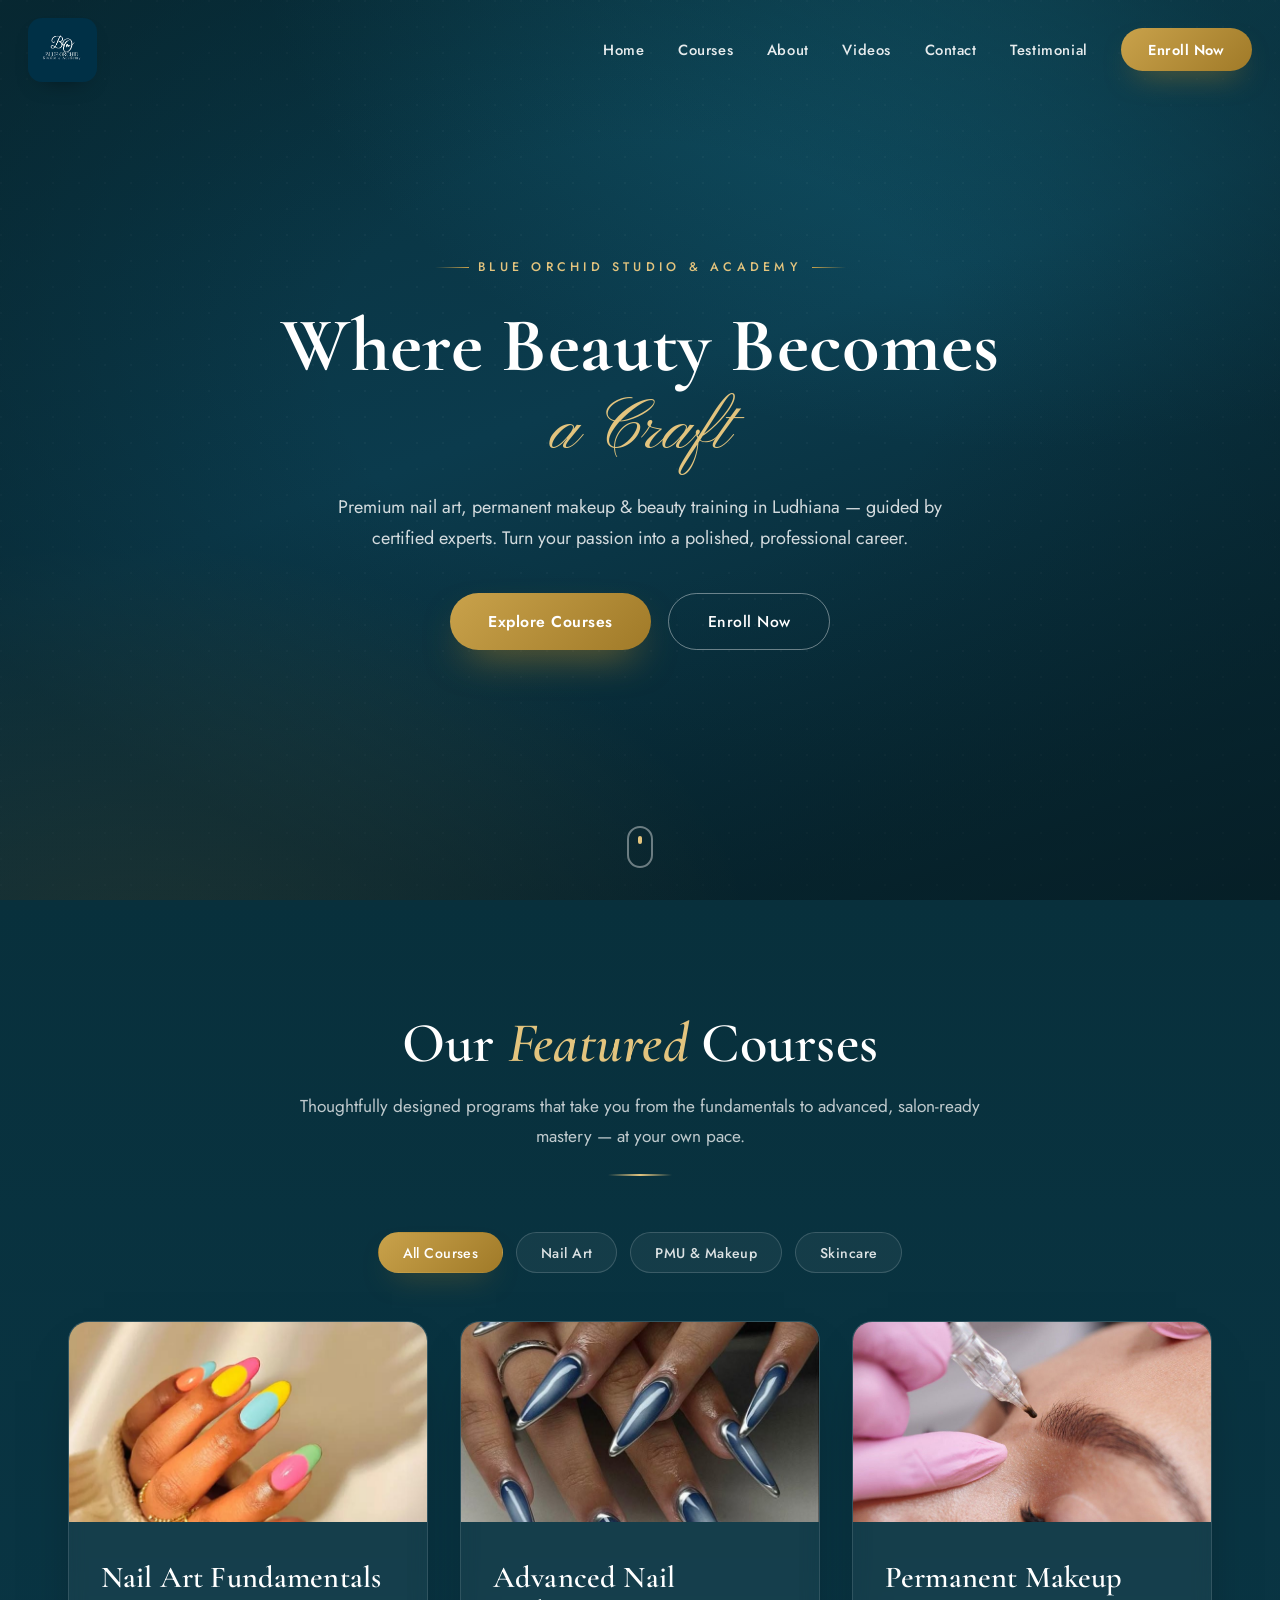
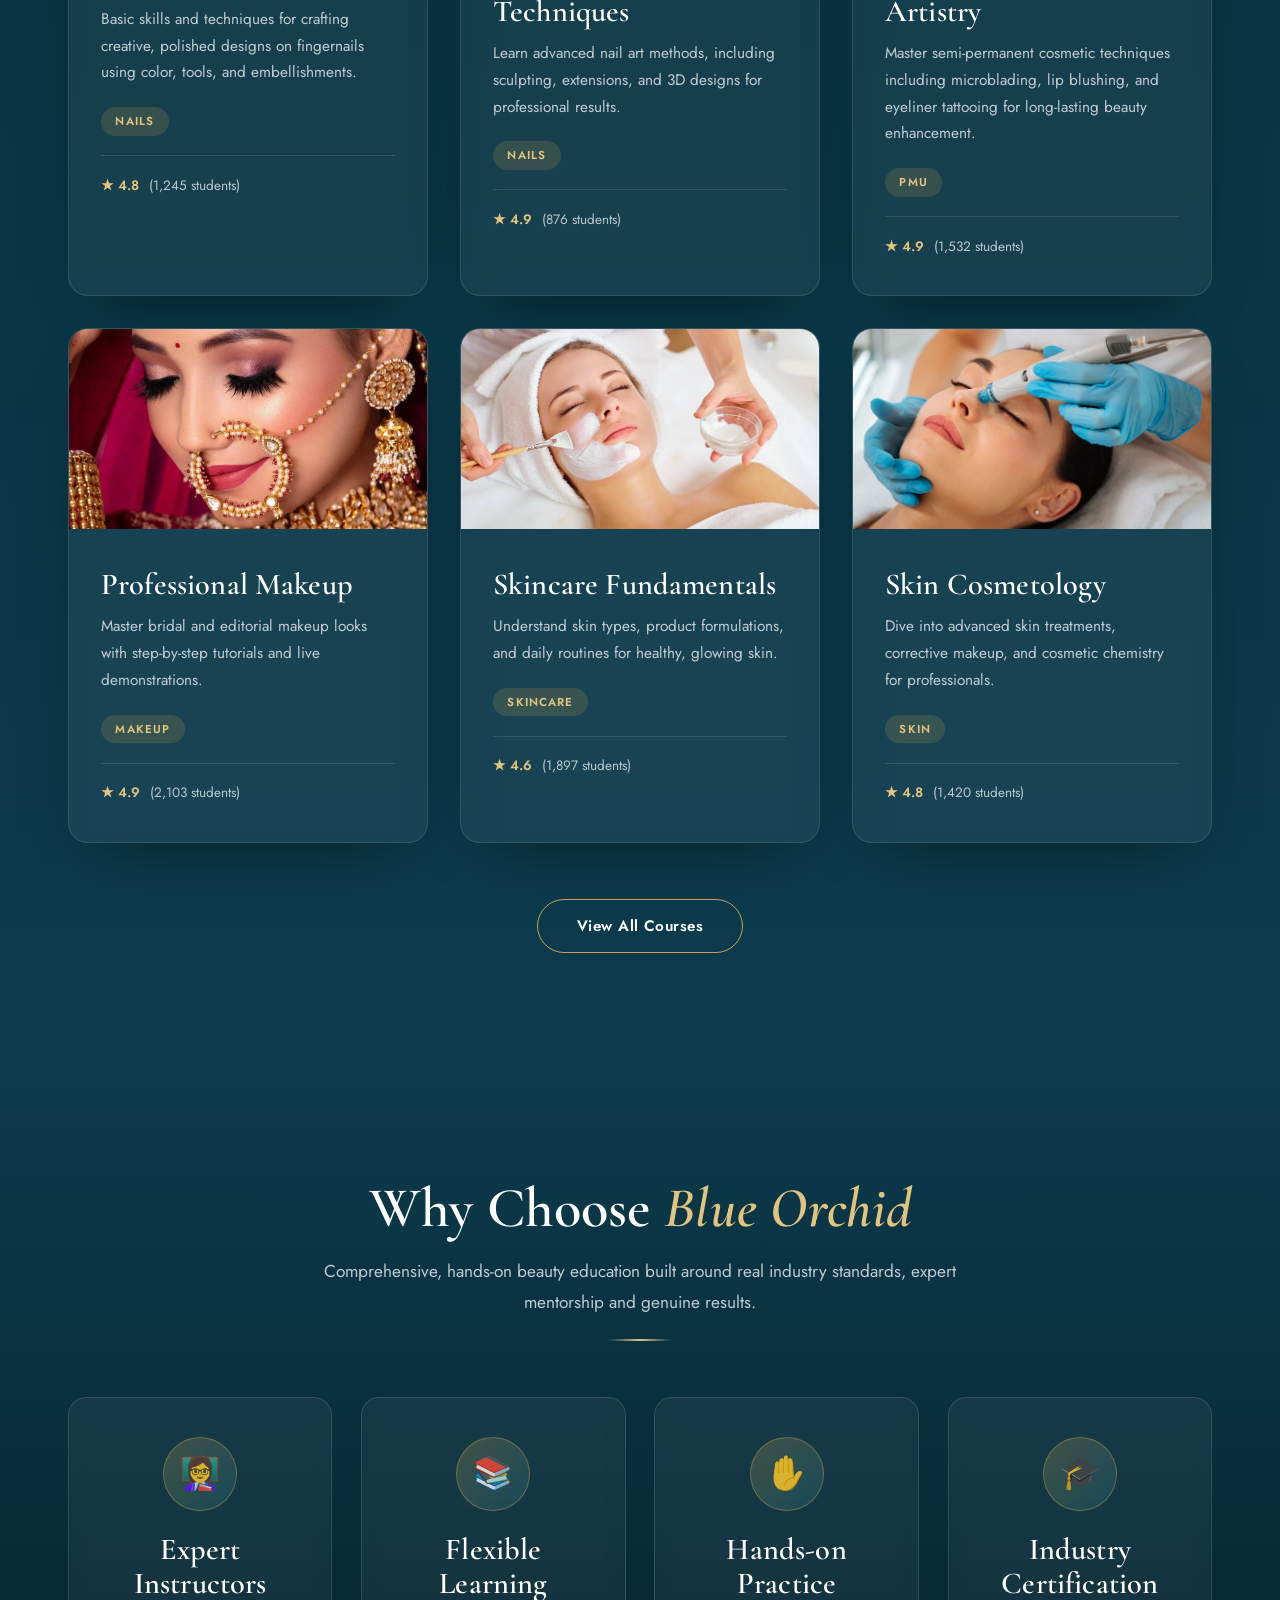
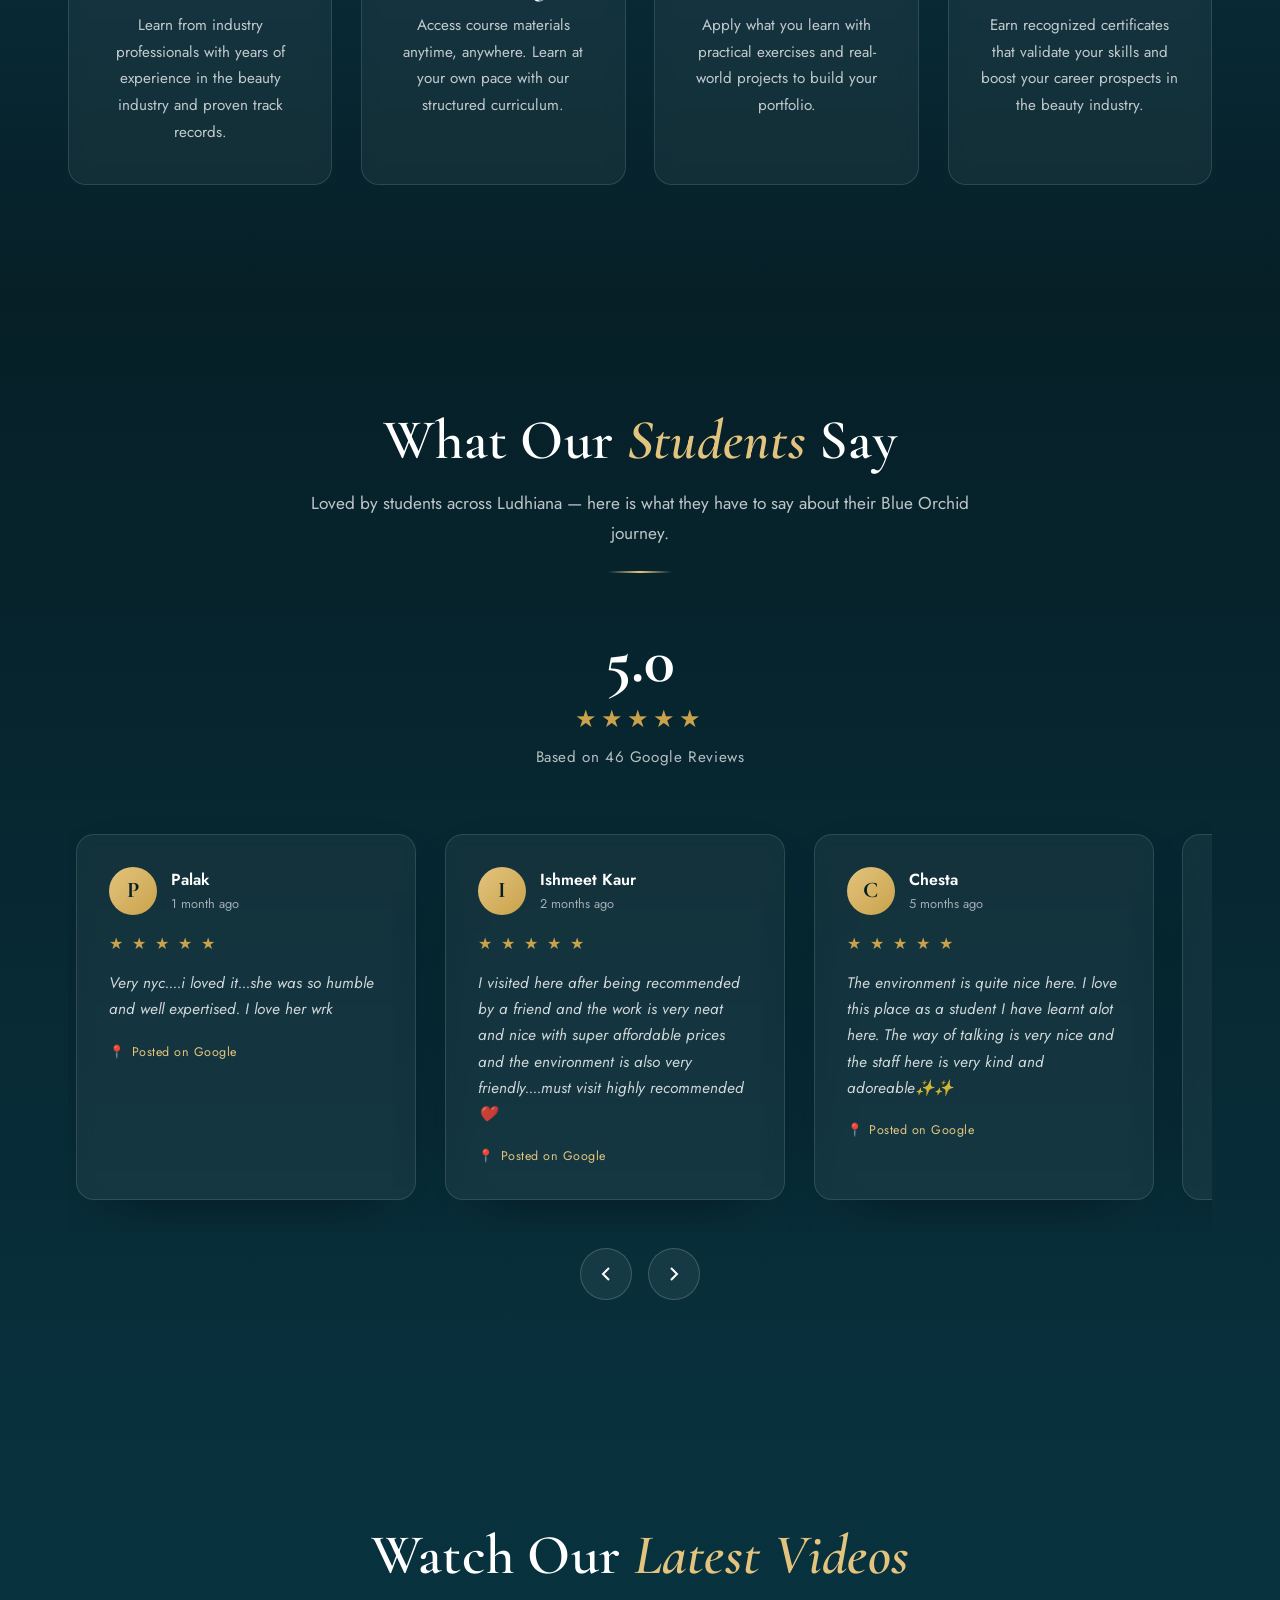
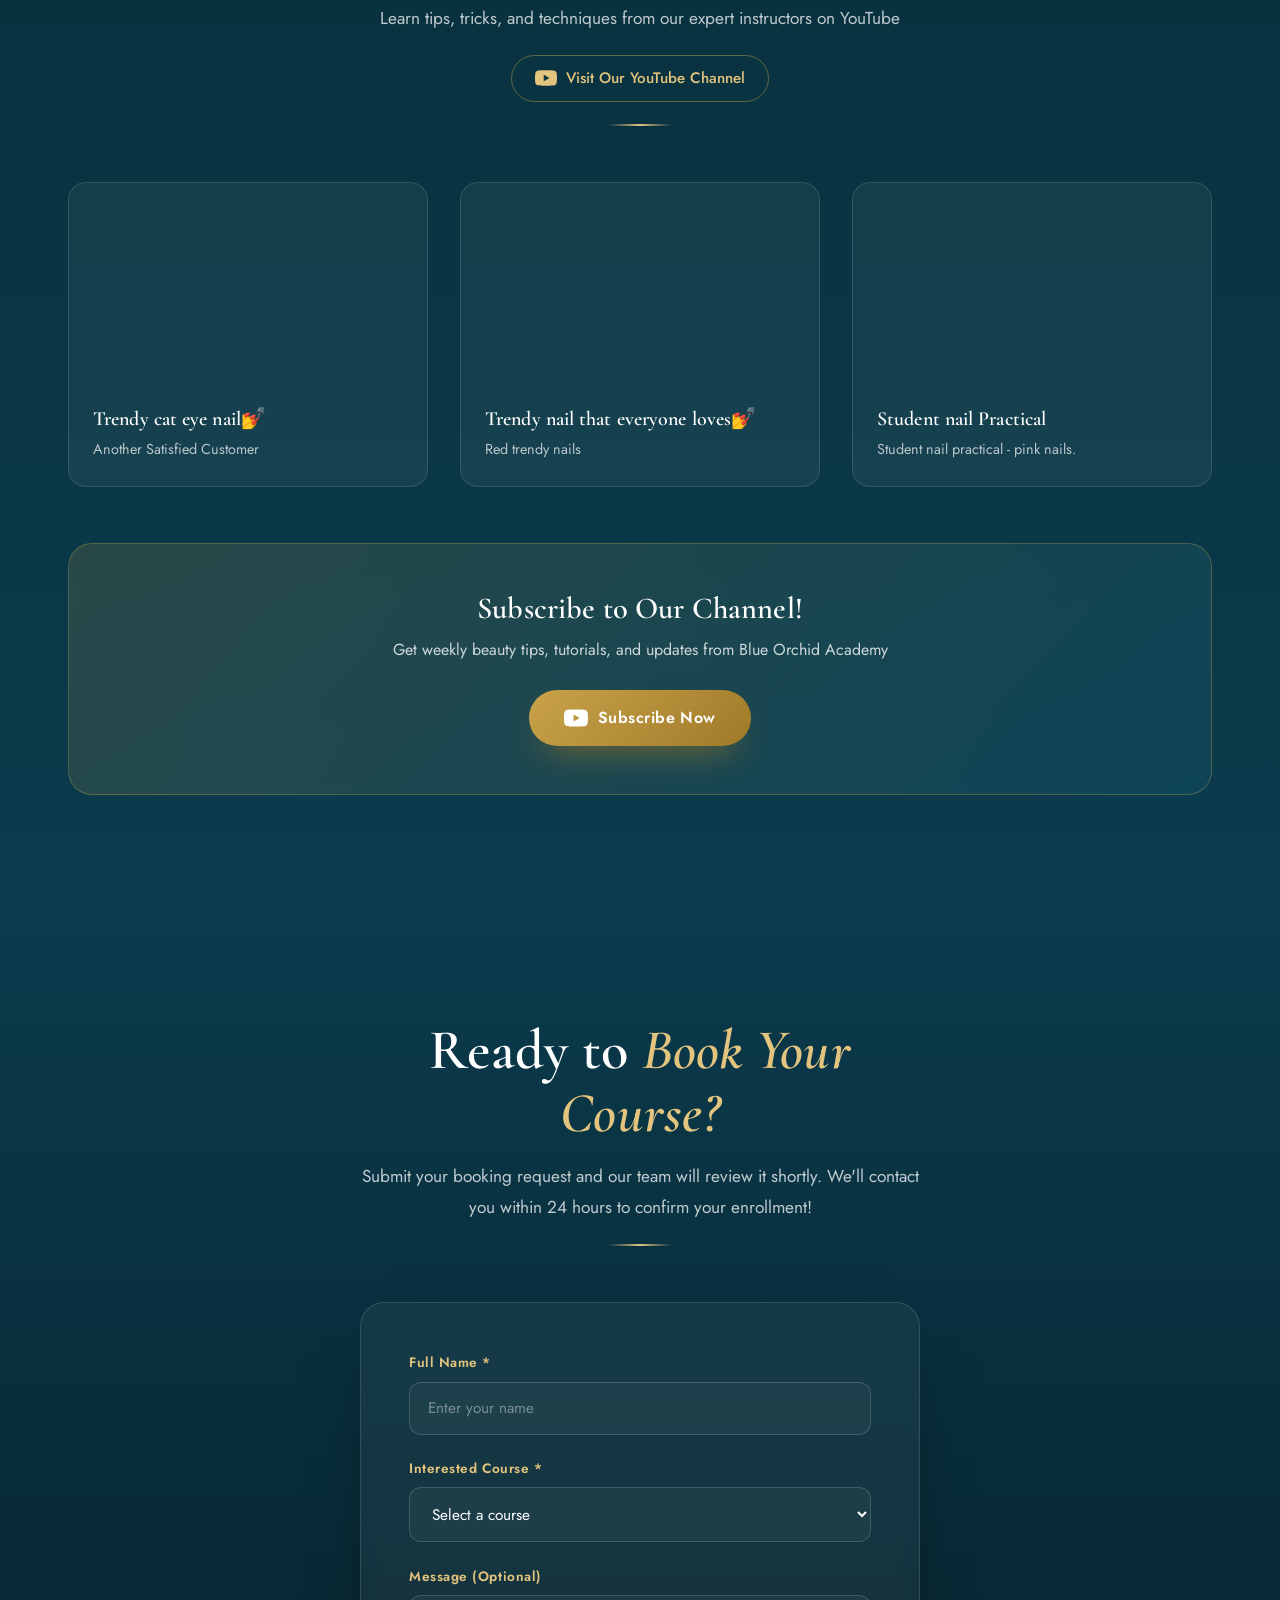
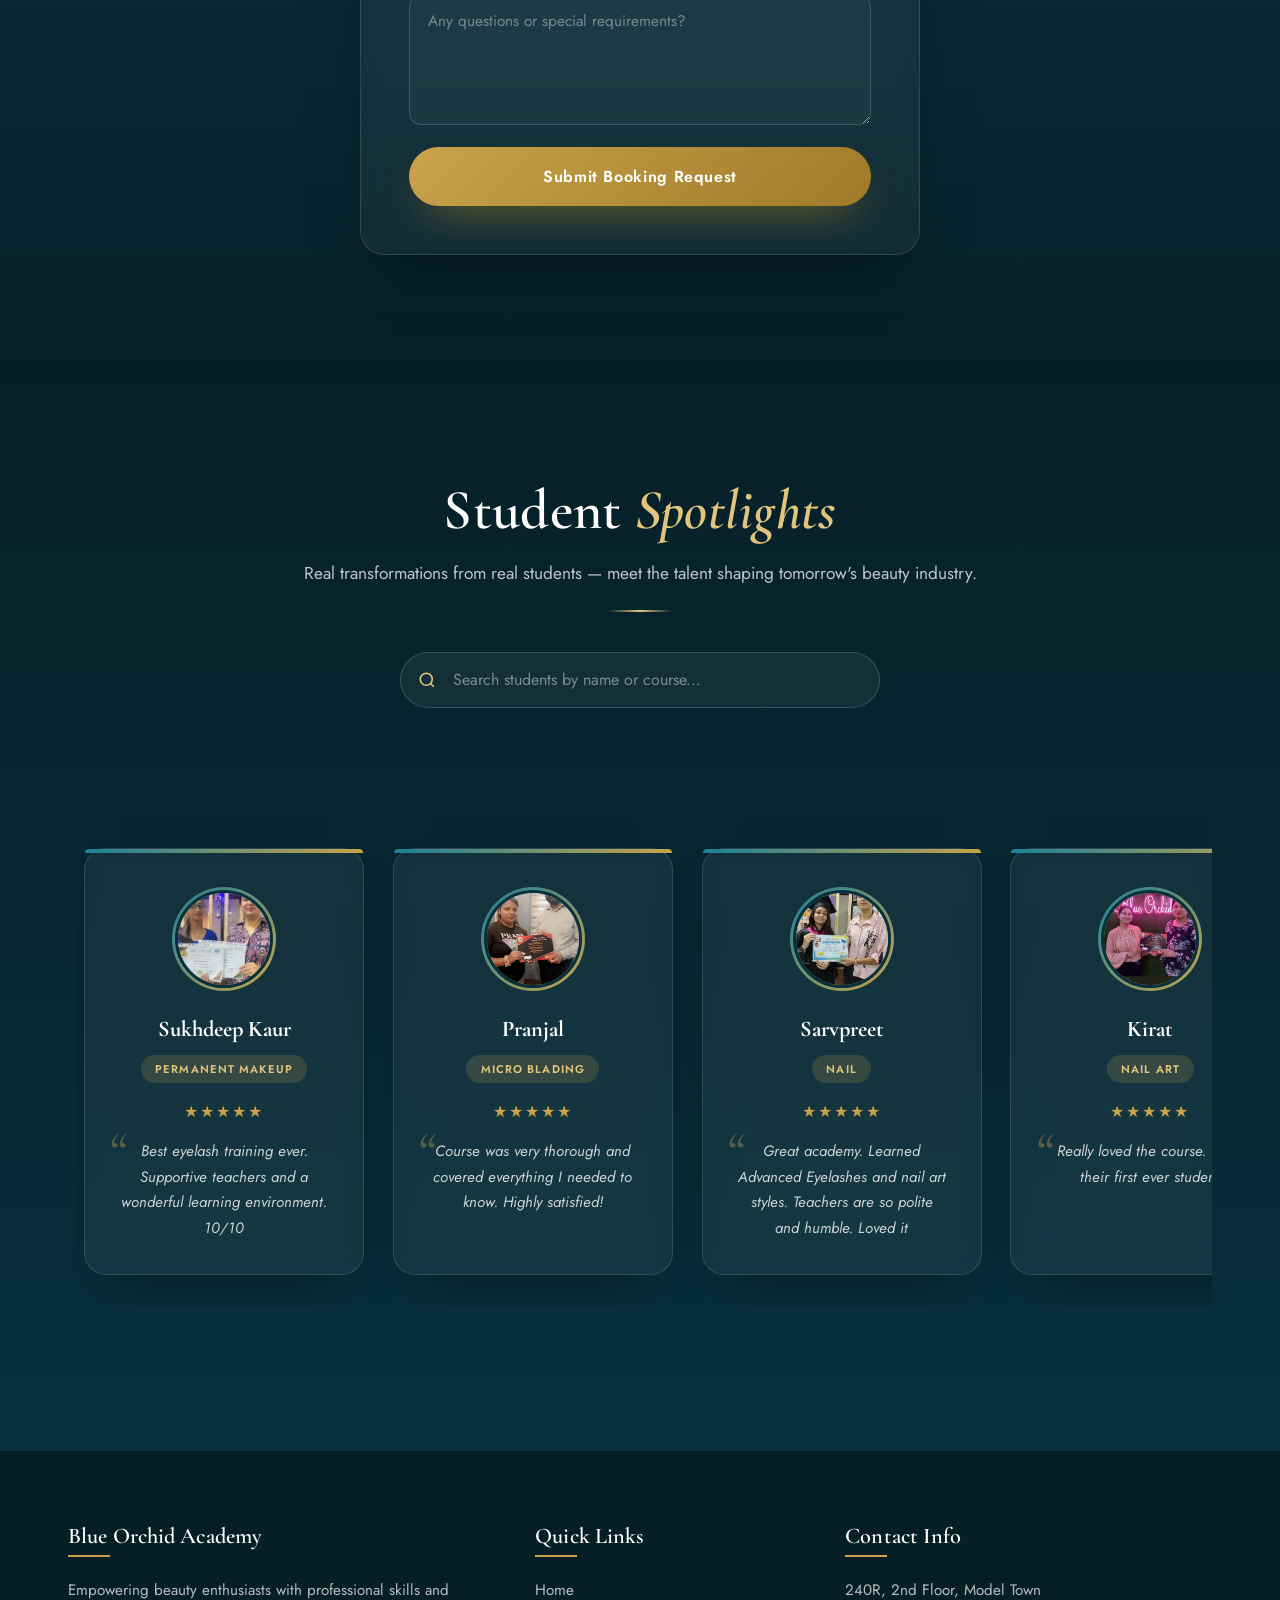
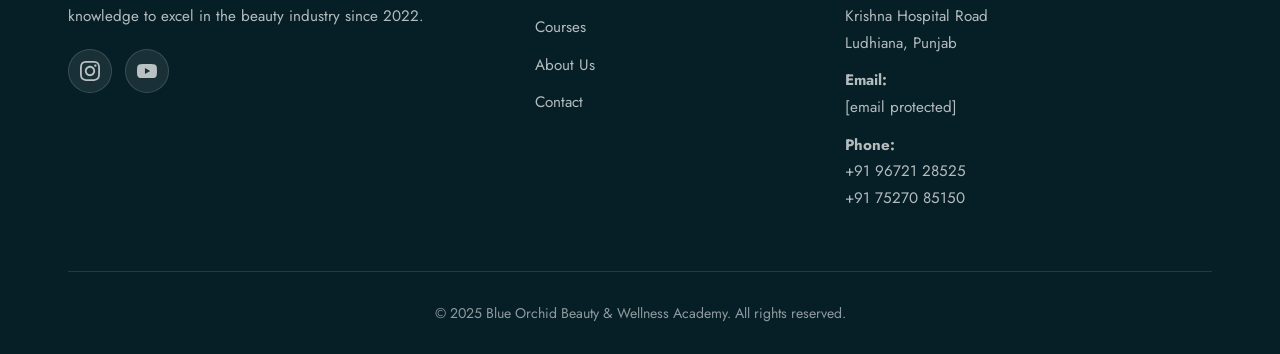
==== commit b7cfb463: "Update index.html" ====
--- a/index.html
+++ b/index.html
@@ -21,9 +21,9 @@
 
     
     <!-- Favicon -->
-    <link rel="icon" type="image/png" href="images/icon-blue.png">
-    <link rel="shortcut icon" href="images/icon-blue.png">
-    <link rel="apple-touch-icon" href="images/icon-blue.png">
+    <link rel="icon" type="image/png" href="icon-blue.png">
+    <link rel="shortcut icon" href="icon-blue.png">
+    <link rel="apple-touch-icon" href="icon-blue.png">
     
     <style>
 /* ===== Spotlight Search Bar (dark) ===== */
@@ -424,7 +424,7 @@
     <nav class="navbar" id="navbar">
         <div class="nav-container">
             <a href="#home" class="logo">
-                <img src="images/icon-blue.png" alt="Blue Orchid Beauty & Wellness Academy" class="logo-img">
+                <img src="icon-blue.png" alt="Blue Orchid Beauty & Wellness Academy" class="logo-img">
             </a>
             
             <ul class="nav-menu" id="navMenu">
@@ -481,7 +481,7 @@
         <div class="courses-grid">
             <div class="course-card" data-category="nails">
                 <div class="course-thumbnail">
-                    <img src="images/nail-show.jpeg" alt="Nail Art Fundamentals" />
+                    <img src="nail-show.jpeg" alt="Nail Art Fundamentals" />
                 </div>
                 <div class="course-card-content">
                     <h3>Nail Art Fundamentals</h3>
@@ -496,7 +496,7 @@
 
             <div class="course-card" data-category="nails">
                 <div class="course-thumbnail">
-                    <img src="images/nail-wow.jpeg" alt="Advanced Nail Techniques" />
+                    <img src="nail-wow.jpeg" alt="Advanced Nail Techniques" />
                 </div>
                 <div class="course-card-content">
                     <h3>Advanced Nail Techniques</h3>
@@ -511,7 +511,7 @@
 
             <div class="course-card" data-category="makeup">
                 <div class="course-thumbnail">
-                    <img src="images/perm.jpeg" alt="Permanent Makeup Artistry" />
+                    <img src="perm.jpeg" alt="Permanent Makeup Artistry" />
                 </div>
                 <div class="course-card-content">
                     <h3>Permanent Makeup Artistry</h3>
@@ -526,7 +526,7 @@
 
             <div class="course-card" data-category="makeup">
                 <div class="course-thumbnail">
-                    <img src="images/pro.jpeg" alt="Professional Makeup" />
+                    <img src="pro.jpeg" alt="Professional Makeup" />
                 </div>
                 <div class="course-card-content">
                     <h3>Professional Makeup</h3>
@@ -541,7 +541,7 @@
 
             <div class="course-card" data-category="skincare">
                 <div class="course-thumbnail">
-                    <img src="images/fund.jpeg" alt="Skincare Fundamentals" />
+                    <img src="fund.jpeg" alt="Skincare Fundamentals" />
                 </div>
                 <div class="course-card-content">
                     <h3>Skincare Fundamentals</h3>
@@ -556,7 +556,7 @@
 
             <div class="course-card" data-category="skincare">
                 <div class="course-thumbnail">
-                    <img src="images/cost.jpeg" alt="Skin Cosmetology" />
+                    <img src="cost.jpeg" alt="Skin Cosmetology" />
                 </div>
                 <div class="course-card-content">
                     <h3>Skin Cosmetology</h3>
@@ -1097,7 +1097,7 @@
 
         <div class="spotlight-card">
           <div class="spotlight-photo-wrap">
-            <img src="images/e8b5cfec-8097-4649-add9-dbc4609f717c.jpg" alt="Nishtha">
+            <img src="e8b5cfec-8097-4649-add9-dbc4609f717c.jpg" alt="Nishtha">
           </div>
           <div class="spotlight-name">Sukhdeep Kaur</div>
           <div class="spotlight-course-badge">Permanent Makeup</div>
@@ -1107,7 +1107,7 @@
 
         <div class="spotlight-card">
           <div class="spotlight-photo-wrap">
-            <img src="images/8991ff93-191e-4e30-b5d0-8a9950f5aa12.jpg" alt="Nishtha">
+            <img src="8991ff93-191e-4e30-b5d0-8a9950f5aa12.jpg" alt="Nishtha">
           </div>
           <div class="spotlight-name">Pranjal</div>
           <div class="spotlight-course-badge">Micro Blading</div>
@@ -1117,7 +1117,7 @@
 
         <div class="spotlight-card">
           <div class="spotlight-photo-wrap">
-            <img src="images/9e95b913-5530-4764-9aa6-184d4f8c77e8.jpg" alt="Nishtha">
+            <img src="9e95b913-5530-4764-9aa6-184d4f8c77e8.jpg" alt="Nishtha">
           </div>
           <div class="spotlight-name">Sarvpreet</div>
           <div class="spotlight-course-badge">Nail</div>
@@ -1127,7 +1127,7 @@
 
         <div class="spotlight-card">
           <div class="spotlight-photo-wrap">
-            <img src="images/blehimage.jpg" alt="Nishtha">
+            <img src="blehimage.jpg" alt="Nishtha">
           </div>
           <div class="spotlight-name">Kirat</div>
           <div class="spotlight-course-badge">Nail Art</div>
@@ -1138,7 +1138,7 @@
         <!-- Card 1 -->
         <div class="spotlight-card">
           <div class="spotlight-photo-wrap">
-            <img src="images/student1.jpeg" alt="Nishtha">
+            <img src="student1.jpeg" alt="Nishtha">
           </div>
           <div class="spotlight-name">Nishtha</div>
           <div class="spotlight-course-badge">Nail Art</div>
@@ -1148,7 +1148,7 @@
 
         <div class="spotlight-card">
           <div class="spotlight-photo-wrap">
-            <img src="images/ravina.jpg" alt="Nishtha">
+            <img src="ravina.jpg" alt="Nishtha">
           </div>
           <div class="spotlight-name">Ravina</div>
           <div class="spotlight-course-badge">Nail Art</div>
@@ -1158,7 +1158,7 @@
 
         <div class="spotlight-card">
           <div class="spotlight-photo-wrap">
-            <img src="images/70fa7ea1-5e6d-45af-8ce8-dc51d9332fd4.jpg" alt="Nishtha">
+            <img src="70fa7ea1-5e6d-45af-8ce8-dc51d9332fd4.jpg" alt="Nishtha">
           </div>
           <div class="spotlight-name">Kavita Manchanda</div>
           <div class="spotlight-course-badge">Nail Art</div>
@@ -1168,7 +1168,7 @@
 
         <div class="spotlight-card">
           <div class="spotlight-photo-wrap">
-            <img src="images/9ec99693-83b4-4d18-b8f7-af44da7ad327.jpg" alt="Nishtha">
+            <img src="9ec99693-83b4-4d18-b8f7-af44da7ad327.jpg" alt="Nishtha">
           </div>
           <div class="spotlight-name">Mamta</div>
           <div class="spotlight-course-badge">Nail Art</div>
@@ -1178,7 +1178,7 @@
 
         <div class="spotlight-card">
           <div class="spotlight-photo-wrap">
-            <img src="images/ede38dd2-b214-49b1-ac46-7f7c6babca32.jpg" alt="Nishtha">
+            <img src="ede38dd2-b214-49b1-ac46-7f7c6babca32.jpg" alt="Nishtha">
           </div>
           <div class="spotlight-name">Khushi</div>
           <div class="spotlight-course-badge">Nail Art</div>
@@ -1189,7 +1189,7 @@
         <!-- Card 2 -->
         <div class="spotlight-card">
           <div class="spotlight-photo-wrap">
-            <img src="images/student2.jpeg" alt="Charu Sandhu">
+            <img src="student2.jpeg" alt="Charu Sandhu">
           </div>
           <div class="spotlight-name">Charu Sandhu</div>
           <div class="spotlight-course-badge">Nail Art</div>
@@ -1200,7 +1200,7 @@
         <!-- Card 3 -->
         <div class="spotlight-card">
           <div class="spotlight-photo-wrap">
-            <img src="images/student3.jpeg" alt="Sheely kaur jaid">
+            <img src="student3.jpeg" alt="Sheely kaur jaid">
           </div>
           <div class="spotlight-name">Sheely Kaur Jaid</div>
           <div class="spotlight-course-badge">Nail Art</div>
@@ -1211,7 +1211,7 @@
         <!-- Card 4 -->
         <div class="spotlight-card">
           <div class="spotlight-photo-wrap">
-            <img src="images/student4.jpeg" alt="jasspreet kaur">
+            <img src="student4.jpeg" alt="jasspreet kaur">
           </div>
           <div class="spotlight-name">Jasspreet Kaur</div>
           <div class="spotlight-course-badge">Nail Art</div>
@@ -1222,7 +1222,7 @@
         <!-- Card 5 -->
         <div class="spotlight-card">
           <div class="spotlight-photo-wrap">
-            <img src="images/student5.jpeg" alt="Charanpreet kaur">
+            <img src="student5.jpeg" alt="Charanpreet kaur">
           </div>
           <div class="spotlight-name">Charanpreet Kaur</div>
           <div class="spotlight-course-badge">Nail Art/Eyelashes</div>
@@ -1233,7 +1233,7 @@
         <!-- Card 6 -->
         <div class="spotlight-card">
           <div class="spotlight-photo-wrap">
-            <img src="images/student6.jpeg" alt="Karamjeet Kaur">
+            <img src="student6.jpeg" alt="Karamjeet Kaur">
           </div>
           <div class="spotlight-name">Karamjeet Kaur</div>
           <div class="spotlight-course-badge">Nail/Eyelashes</div>
@@ -1244,7 +1244,7 @@
         <!-- Card 7 -->
         <div class="spotlight-card">
           <div class="spotlight-photo-wrap">
-            <img src="images/292871bc-2f16-4748-a686-8a9d8047fb00.jpg" alt="Ramandeep kaur">
+            <img src="292871bc-2f16-4748-a686-8a9d8047fb00.jpg" alt="Ramandeep kaur">
           </div>
           <div class="spotlight-name">Ramandeep Kaur</div>
           <div class="spotlight-course-badge">Nail/Eyelashes</div>
@@ -1255,7 +1255,7 @@
         <!-- Card 8 -->
         <div class="spotlight-card">
           <div class="spotlight-photo-wrap">
-            <img src="images/nisha.jpg" alt="Nisha">
+            <img src="nisha.jpg" alt="Nisha">
           </div>
           <div class="spotlight-name">Nisha</div>
           <div class="spotlight-course-badge">Nail</div>
@@ -1266,7 +1266,7 @@
         <!-- Card 9 -->
         <div class="spotlight-card">
           <div class="spotlight-photo-wrap">
-            <img src="images/avnish.jpg" alt="Avnish kaur">
+            <img src="avnish.jpg" alt="Avnish kaur">
           </div>
           <div class="spotlight-name">Avnish Kaur</div>
           <div class="spotlight-course-badge">Nail</div>
@@ -1277,7 +1277,7 @@
         <!-- Card 10 -->
         <div class="spotlight-card">
           <div class="spotlight-photo-wrap">
-            <img src="images/7813a214-ffc7-44c8-9a8e-8dfe6df5ecc4.jpg" alt="lovepreet">
+            <img src="7813a214-ffc7-44c8-9a8e-8dfe6df5ecc4.jpg" alt="lovepreet">
           </div>
           <div class="spotlight-name">Lovepreet Kaur</div>
           <div class="spotlight-course-badge">Nail</div>
@@ -1288,7 +1288,7 @@
         <!-- Card 11 -->
         <div class="spotlight-card">
           <div class="spotlight-photo-wrap">
-            <img src="images/rajni.jpg" alt="rajnibala">
+            <img src="rajni.jpg" alt="rajnibala">
           </div>
           <div class="spotlight-name">Rajni Bala</div>
           <div class="spotlight-course-badge">Nail</div>
@@ -1299,7 +1299,7 @@
         <!-- Card 12 -->
         <div class="spotlight-card">
           <div class="spotlight-photo-wrap">
-            <img src="images/sapan.jpg" alt="sapanpreet">
+            <img src="sapan.jpg" alt="sapanpreet">
           </div>
           <div class="spotlight-name">Sapanpreet Kaur</div>
           <div class="spotlight-course-badge">Nail</div>
@@ -1310,7 +1310,7 @@
         <!-- Card 13 -->
         <div class="spotlight-card">
           <div class="spotlight-photo-wrap">
-            <img src="images/sanya.jpg" alt="sanya">
+            <img src="sanya.jpg" alt="sanya">
           </div>
           <div class="spotlight-name">Sanya Kapoor</div>
           <div class="spotlight-course-badge">Nail</div>
@@ -1321,7 +1321,7 @@
         <!-- Card 14 -->
         <div class="spotlight-card">
           <div class="spotlight-photo-wrap">
-            <img src="images/arshpreet.jpg" alt="arshpreet">
+            <img src="arshpreet.jpg" alt="arshpreet">
           </div>
           <div class="spotlight-name">Arshpreet</div>
           <div class="spotlight-course-badge">Nail/PMU/Skin</div>
@@ -1332,7 +1332,7 @@
         <!-- Card 15 -->
         <div class="spotlight-card">
           <div class="spotlight-photo-wrap">
-            <img src="images/parishi.jpg" alt="parishi">
+            <img src="parishi.jpg" alt="parishi">
           </div>
           <div class="spotlight-name">Parishi</div>
           <div class="spotlight-course-badge">Nail</div>
@@ -1343,7 +1343,7 @@
         <!-- Card 16 -->
         <div class="spotlight-card">
           <div class="spotlight-photo-wrap">
-            <img src="images/randeep.jpg" alt="randeep kaur">
+            <img src="randeep.jpg" alt="randeep kaur">
           </div>
           <div class="spotlight-name">Randeep Kaur</div>
           <div class="spotlight-course-badge">Nail</div>
@@ -1354,7 +1354,7 @@
         <!-- Card 17 -->
         <div class="spotlight-card">
           <div class="spotlight-photo-wrap">
-            <img src="images/rajdeep.jpg" alt="rajdeep kaur">
+            <img src="rajdeep.jpg" alt="rajdeep kaur">
           </div>
           <div class="spotlight-name">Rajdeep Kaur</div>
           <div class="spotlight-course-badge">Skin</div>
@@ -1365,7 +1365,7 @@
         <!-- Card 18 -->
         <div class="spotlight-card">
           <div class="spotlight-photo-wrap">
-            <img src="images/kulvinder.jpg" alt="kulvinder kaur">
+            <img src="kulvinder.jpg" alt="kulvinder kaur">
           </div>
           <div class="spotlight-name">Kulvinder Kaur</div>
           <div class="spotlight-course-badge">Nail</div>
@@ -1376,7 +1376,7 @@
         <!-- Card 19 -->
         <div class="spotlight-card">
           <div class="spotlight-photo-wrap">
-            <img src="images/diya.jpg" alt="Diya">
+            <img src="diya.jpg" alt="Diya">
           </div>
           <div class="spotlight-name">Diya</div>
           <div class="spotlight-course-badge">Hydra facial</div>
@@ -1387,7 +1387,7 @@
         <!-- Card 20 -->
         <div class="spotlight-card">
           <div class="spotlight-photo-wrap">
-            <img src="images/10709f45-46c3-4cf8-b490-dee6b613e90d.jpg" alt="Karminder Munday">
+            <img src="10709f45-46c3-4cf8-b490-dee6b613e90d.jpg" alt="Karminder Munday">
           </div>
           <div class="spotlight-name">Karminder Munday</div>
           <div class="spotlight-course-badge">Nail</div>
@@ -1398,7 +1398,7 @@
         <!-- Card 21 -->
         <div class="spotlight-card">
           <div class="spotlight-photo-wrap">
-            <img src="images/e8dec213-c18c-4e29-a7d0-a1723292cf48.jpg" alt="Marry">
+            <img src="e8dec213-c18c-4e29-a7d0-a1723292cf48.jpg" alt="Marry">
           </div>
           <div class="spotlight-name">Marry</div>
           <div class="spotlight-course-badge">Nail</div>
@@ -1409,7 +1409,7 @@
         <!-- Card 22 -->
         <div class="spotlight-card">
           <div class="spotlight-photo-wrap">
-            <img src="images/65244bdd-f460-45af-8ccf-45e314b70e04.jpg" alt="Chesta">
+            <img src="65244bdd-f460-45af-8ccf-45e314b70e04.jpg" alt="Chesta">
           </div>
           <div class="spotlight-name">Chesta</div>
           <div class="spotlight-course-badge">Nail</div>
@@ -1420,7 +1420,7 @@
         <!-- Card 23 -->
         <div class="spotlight-card">
           <div class="spotlight-photo-wrap">
-            <img src="images/e231451f-fe27-4fbe-bdd4-f6ac2b7c1c65.jpg" alt="Nashibun Neshu">
+            <img src="e231451f-fe27-4fbe-bdd4-f6ac2b7c1c65.jpg" alt="Nashibun Neshu">
           </div>
           <div class="spotlight-name">Nashibun Neshu</div>
           <div class="spotlight-course-badge">Nail</div>
@@ -1431,7 +1431,7 @@
         <!-- Card 24 -->
         <div class="spotlight-card">
           <div class="spotlight-photo-wrap">
-            <img src="images/simran.jpg" alt="Simrandeep kaur">
+            <img src="simran.jpg" alt="Simrandeep kaur">
           </div>
           <div class="spotlight-name">Simrandeep Kaur</div>
           <div class="spotlight-course-badge">Nail</div>
@@ -1442,7 +1442,7 @@
         <!-- Card 25 -->
         <div class="spotlight-card">
           <div class="spotlight-photo-wrap">
-            <img src="images/nishabhasker.jpg" alt="Nisha Bhasker">
+            <img src="nishabhasker.jpg" alt="Nisha Bhasker">
           </div>
           <div class="spotlight-name">Nisha Bhasker</div>
           <div class="spotlight-course-badge">Nail</div>
@@ -1453,7 +1453,7 @@
         <!-- Card 26 -->
         <div class="spotlight-card">
           <div class="spotlight-photo-wrap">
-            <img src="images/balwinder.jpg" alt="Balwinder kaur">
+            <img src="balwinder.jpg" alt="Balwinder kaur">
           </div>
           <div class="spotlight-name">Balwinder Kaur</div>
           <div class="spotlight-course-badge">Nail</div>
@@ -1464,7 +1464,7 @@
         <!-- Card 27 -->
         <div class="spotlight-card">
           <div class="spotlight-photo-wrap">
-            <img src="images/78b1579f-9437-402d-b0ad-6c5a66d9d029.jpg" alt="Jaspreet Kaur">
+            <img src="78b1579f-9437-402d-b0ad-6c5a66d9d029.jpg" alt="Jaspreet Kaur">
           </div>
           <div class="spotlight-name">Jaspreet Kaur</div>
           <div class="spotlight-course-badge">Nail</div>
@@ -1475,7 +1475,7 @@
         <!-- Card 28 -->
         <div class="spotlight-card">
           <div class="spotlight-photo-wrap">
-            <img src="images/shweta_soni.jpg" alt="Shweta Soni">
+            <img src="shweta_soni.jpg" alt="Shweta Soni">
           </div>
           <div class="spotlight-name">Shweta Soni</div>
           <div class="spotlight-course-badge">Nail</div>
@@ -1486,7 +1486,7 @@
         <!-- Card 29 -->
         <div class="spotlight-card">
           <div class="spotlight-photo-wrap">
-            <img src="images/95b4578c-baa0-4466-8def-53f954105d80.jpg" alt="Kamaljit Kaur">
+            <img src="95b4578c-baa0-4466-8def-53f954105d80.jpg" alt="Kamaljit Kaur">
           </div>
           <div class="spotlight-name">Kamaljit Kaur</div>
           <div class="spotlight-course-badge">Nail</div>
@@ -1497,7 +1497,7 @@
         <!-- Card 30 -->
         <div class="spotlight-card">
           <div class="spotlight-photo-wrap">
-            <img src="images/f2c062b4-fe28-4ffe-b849-70f05b69ecff.jpg" alt="Gobind Kaur">
+            <img src="f2c062b4-fe28-4ffe-b849-70f05b69ecff.jpg" alt="Gobind Kaur">
           </div>
           <div class="spotlight-name">Gobind Kaur</div>
           <div class="spotlight-course-badge">Nail</div>
@@ -1508,7 +1508,7 @@
         <!-- Card 31 -->
         <div class="spotlight-card">
           <div class="spotlight-photo-wrap">
-            <img src="images/mukti.jpg" alt="Mukti Thapar">
+            <img src="mukti.jpg" alt="Mukti Thapar">
           </div>
           <div class="spotlight-name">Mukti Thapar</div>
           <div class="spotlight-course-badge">Nail</div>
@@ -1519,7 +1519,7 @@
         <!-- Card 32 -->
         <div class="spotlight-card">
           <div class="spotlight-photo-wrap">
-            <img src="images/83f8fe44-60e0-4b40-baff-ecd0e1c71a6b.jpg" alt="Neelam Kumari">
+            <img src="83f8fe44-60e0-4b40-baff-ecd0e1c71a6b.jpg" alt="Neelam Kumari">
           </div>
           <div class="spotlight-name">Neelam Kumari</div>
           <div class="spotlight-course-badge">Nail</div>
@@ -1530,7 +1530,7 @@
         <!-- Card 33 -->
         <div class="spotlight-card">
           <div class="spotlight-photo-wrap">
-            <img src="images/e99820e6-a17e-47a5-8987-4cbdbd2278b1.jpg" alt="Daljeet Kaur">
+            <img src="e99820e6-a17e-47a5-8987-4cbdbd2278b1.jpg" alt="Daljeet Kaur">
           </div>
           <div class="spotlight-name">Daljeet Kaur</div>
           <div class="spotlight-course-badge">Nail</div>
@@ -1541,7 +1541,7 @@
         <!-- Card 34 -->
         <div class="spotlight-card">
           <div class="spotlight-photo-wrap">
-            <img src="images/c9dd6cf7-e068-40c4-91dd-c8f7cdd00a26.jpg" alt="Gagandeep Kaur">
+            <img src="c9dd6cf7-e068-40c4-91dd-c8f7cdd00a26.jpg" alt="Gagandeep Kaur">
           </div>
           <div class="spotlight-name">Gagandeep Kaur</div>
           <div class="spotlight-course-badge">Nail</div>
@@ -1552,7 +1552,7 @@
         <!-- Card 35 -->
         <div class="spotlight-card">
           <div class="spotlight-photo-wrap">
-            <img src="images/ishmeen.jpg" alt="Ishmeen Kaur">
+            <img src="ishmeen.jpg" alt="Ishmeen Kaur">
           </div>
           <div class="spotlight-name">Ishmeen Kaur</div>
           <div class="spotlight-course-badge">Nail</div>
@@ -1563,7 +1563,7 @@
         <!-- Card 36 -->
         <div class="spotlight-card">
           <div class="spotlight-photo-wrap">
-            <img src="images/9307c7e4-532f-40b2-b7f7-12a4050a630b.jpg" alt="Kanica">
+            <img src="9307c7e4-532f-40b2-b7f7-12a4050a630b.jpg" alt="Kanica">
           </div>
           <div class="spotlight-name">Kanica</div>
           <div class="spotlight-course-badge">Nail</div>
@@ -1574,7 +1574,7 @@
         <!-- Card 37 -->
         <div class="spotlight-card">
           <div class="spotlight-photo-wrap">
-            <img src="images/prabhjot.jpg" alt="Prabhjot Kaur">
+            <img src="prabhjot.jpg" alt="Prabhjot Kaur">
           </div>
           <div class="spotlight-name">Prabhjot Kaur</div>
           <div class="spotlight-course-badge">Nail</div>
@@ -1585,7 +1585,7 @@
         <!-- Card 38 -->
         <div class="spotlight-card">
           <div class="spotlight-photo-wrap">
-            <img src="images/shivani.jpg" alt="Shivani Verma">
+            <img src="shivani.jpg" alt="Shivani Verma">
           </div>
           <div class="spotlight-name">Shivani Verma</div>
           <div class="spotlight-course-badge">Nail</div>
@@ -1596,7 +1596,7 @@
         <!-- Card 39 -->
         <div class="spotlight-card">
           <div class="spotlight-photo-wrap">
-            <img src="images/57743652-15fb-41be-bc53-cd7a4606e174.jpg" alt="Anupreet">
+            <img src="57743652-15fb-41be-bc53-cd7a4606e174.jpg" alt="Anupreet">
           </div>
           <div class="spotlight-name">Anupreet</div>
           <div class="spotlight-course-badge">Hydra Facial</div>
@@ -1607,7 +1607,7 @@
         <!-- Card 40 -->
         <div class="spotlight-card">
           <div class="spotlight-photo-wrap">
-            <img src="images/73e6aa45-f3a5-44e4-9217-6e2e4135b364.jpg" alt="Nandni">
+            <img src="73e6aa45-f3a5-44e4-9217-6e2e4135b364.jpg" alt="Nandni">
           </div>
           <div class="spotlight-name">Nandni</div>
           <div class="spotlight-course-badge">Nail</div>
@@ -1618,7 +1618,7 @@
         <!-- Card 41 -->
         <div class="spotlight-card">
           <div class="spotlight-photo-wrap">
-            <img src="images/sukh.jpg" alt="Sukhwinder Kaur">
+            <img src="sukh.jpg" alt="Sukhwinder Kaur">
           </div>
           <div class="spotlight-name">Sukhwinder Kaur</div>
           <div class="spotlight-course-badge">Hydra Facial</div>
@@ -1629,7 +1629,7 @@
         <!-- Card 42 -->
         <div class="spotlight-card">
           <div class="spotlight-photo-wrap">
-            <img src="images/shweta.jpg" alt="Shweta Mishra">
+            <img src="shweta.jpg" alt="Shweta Mishra">
           </div>
           <div class="spotlight-name">Shweta Mishra</div>
           <div class="spotlight-course-badge">Nail</div>
@@ -1640,7 +1640,7 @@
         <!-- Card 43 -->
         <div class="spotlight-card">
           <div class="spotlight-photo-wrap">
-            <img src="images/fe11647b-29fc-4999-9842-12cc123b7e1b.jpg" alt="Manpreet Kaur">
+            <img src="fe11647b-29fc-4999-9842-12cc123b7e1b.jpg" alt="Manpreet Kaur">
           </div>
           <div class="spotlight-name">Manpreet Kaur</div>
           <div class="spotlight-course-badge">Micro Blading</div>
@@ -1651,7 +1651,7 @@
         <!-- Card 44 -->
         <div class="spotlight-card">
           <div class="spotlight-photo-wrap">
-            <img src="images/8a02fbbf-c566-4097-b41e-19ccf5d7aaab.jpg" alt="Vridhi Bajaj">
+            <img src="8a02fbbf-c566-4097-b41e-19ccf5d7aaab.jpg" alt="Vridhi Bajaj">
           </div>
           <div class="spotlight-name">Vridhi Bajaj</div>
           <div class="spotlight-course-badge">Nail</div>
@@ -1662,7 +1662,7 @@
         <!-- Card 45 -->
         <div class="spotlight-card">
           <div class="spotlight-photo-wrap">
-            <img src="images/7326b847-97bf-41de-9745-7a99cd612911.jpg" alt="Nitu">
+            <img src="7326b847-97bf-41de-9745-7a99cd612911.jpg" alt="Nitu">
           </div>
           <div class="spotlight-name">Nitu</div>
           <div class="spotlight-course-badge">Hydra Facial</div>
@@ -1673,7 +1673,7 @@
         <!-- Card 46 -->
         <div class="spotlight-card">
           <div class="spotlight-photo-wrap">
-            <img src="images/f681299e-f348-40c5-82c5-75e88f5a24c3.jpg" alt="Tulika">
+            <img src="f681299e-f348-40c5-82c5-75e88f5a24c3.jpg" alt="Tulika">
           </div>
           <div class="spotlight-name">Tulika</div>
           <div class="spotlight-course-badge">Hydra Facial</div>
@@ -1683,7 +1683,7 @@
 
         <div class="spotlight-card">
           <div class="spotlight-photo-wrap">
-            <img src="images/39099599-9e31-4b92-94a7-0198ca3389d0.jpg" alt="Tulika">
+            <img src="39099599-9e31-4b92-94a7-0198ca3389d0.jpg" alt="Tulika">
           </div>
           <div class="spotlight-name">Komalpreet </div>
           <div class="spotlight-course-badge">Nail</div>
@@ -1693,7 +1693,7 @@
 
         <div class="spotlight-card">
           <div class="spotlight-photo-wrap">
-            <img src="images/sandeep.jpg" alt="Tulika">
+            <img src="sandeep.jpg" alt="Tulika">
           </div>
           <div class="spotlight-name">Sandeep Kaur</div>
           <div class="spotlight-course-badge">Nail</div>
@@ -1703,7 +1703,7 @@
 
         <div class="spotlight-card">
           <div class="spotlight-photo-wrap">
-            <img src="images/745c79ff-549a-4661-a205-6033c1ab9522.jpg" alt="Tulika">
+            <img src="745c79ff-549a-4661-a205-6033c1ab9522.jpg" alt="Tulika">
           </div>
           <div class="spotlight-name">Parminder Kaur</div>
           <div class="spotlight-course-badge">Nail</div>
@@ -1713,7 +1713,7 @@
 
         <div class="spotlight-card">
           <div class="spotlight-photo-wrap">
-            <img src="images/simranjeet.jpg" alt="Tulika">
+            <img src="simranjeet.jpg" alt="Tulika">
           </div>
           <div class="spotlight-name">Simranjeet</div>
           <div class="spotlight-course-badge">Nail</div>
@@ -1723,7 +1723,7 @@
 
         <div class="spotlight-card">
           <div class="spotlight-photo-wrap">
-            <img src="images/8b22e860-c16c-4c31-aa34-9d378a3950da.jpg" alt="Tulika">
+            <img src="8b22e860-c16c-4c31-aa34-9d378a3950da.jpg" alt="Tulika">
           </div>
           <div class="spotlight-name">Kamaljeet kaur</div>
           <div class="spotlight-course-badge">Nail</div>
@@ -1733,7 +1733,7 @@
 
         <div class="spotlight-card">
           <div class="spotlight-photo-wrap">
-            <img src="images/muskan.jpg" alt="Tulika">
+            <img src="muskan.jpg" alt="Tulika">
           </div>
           <div class="spotlight-name">Muskan</div>
           <div class="spotlight-course-badge">Nail</div>
@@ -1743,7 +1743,7 @@
 
         <div class="spotlight-card">
           <div class="spotlight-photo-wrap">
-            <img src="images/e7523f48-c907-47d1-9d46-7ec5b7093cba.jpg" alt="Tulika">
+            <img src="e7523f48-c907-47d1-9d46-7ec5b7093cba.jpg" alt="Tulika">
           </div>
           <div class="spotlight-name">Amanpreet Kaur</div>
           <div class="spotlight-course-badge">Nail</div>
@@ -1753,7 +1753,7 @@
 
         <div class="spotlight-card">
           <div class="spotlight-photo-wrap">
-            <img src="images/muskan2.jpg" alt="Tulika">
+            <img src="muskan2.jpg" alt="Tulika">
           </div>
           <div class="spotlight-name">Muskan</div>
           <div class="spotlight-course-badge">Nail</div>
@@ -1763,7 +1763,7 @@
 
         <div class="spotlight-card">
           <div class="spotlight-photo-wrap">
-            <img src="images/cd59daf5-8f08-44cc-b05c-6cc42b948844.jpg" alt="Tulika">
+            <img src="cd59daf5-8f08-44cc-b05c-6cc42b948844.jpg" alt="Tulika">
           </div>
           <div class="spotlight-name">Antarleen Kaur</div>
           <div class="spotlight-course-badge">Nail</div>
@@ -1773,7 +1773,7 @@
 
         <div class="spotlight-card">
           <div class="spotlight-photo-wrap">
-            <img src="images/jasbeer.jpg" alt="Tulika">
+            <img src="jasbeer.jpg" alt="Tulika">
           </div>
           <div class="spotlight-name">Jasbeer Kaur</div>
           <div class="spotlight-course-badge">Nail</div>
@@ -1783,7 +1783,7 @@
 
         <div class="spotlight-card">
           <div class="spotlight-photo-wrap">
-            <img src="images/manya.jpg" alt="Tulika">
+            <img src="manya.jpg" alt="Tulika">
           </div>
           <div class="spotlight-name">Manya Ghandi</div>
           <div class="spotlight-course-badge">Nail</div>
@@ -1793,7 +1793,7 @@
 
         <div class="spotlight-card">
           <div class="spotlight-photo-wrap">
-            <img src="images/ecb7e78a-aa35-4ebf-9e15-2c99a54df8b2.jpg" alt="Tulika">
+            <img src="ecb7e78a-aa35-4ebf-9e15-2c99a54df8b2.jpg" alt="Tulika">
           </div>
           <div class="spotlight-name">Arshjot</div>
           <div class="spotlight-course-badge">Nail</div>
@@ -1803,7 +1803,7 @@
 
         <div class="spotlight-card">
           <div class="spotlight-photo-wrap">
-            <img src="images/d2e151ef-807c-4b2f-90d0-d8cec0ce7d22.jpg" alt="Tulika">
+            <img src="d2e151ef-807c-4b2f-90d0-d8cec0ce7d22.jpg" alt="Tulika">
           </div>
           <div class="spotlight-name">Nitya</div>
           <div class="spotlight-course-badge">Nail</div>
@@ -1813,7 +1813,7 @@
 
         <div class="spotlight-card">
           <div class="spotlight-photo-wrap">
-            <img src="images/d2e151ef-807c-4b2f-90d0-d8cec0ce7d22.jpg" alt="Tulika">
+            <img src="d2e151ef-807c-4b2f-90d0-d8cec0ce7d22.jpg" alt="Tulika">
           </div>
           <div class="spotlight-name">Nitya</div>
           <div class="spotlight-course-badge">Nail</div>
@@ -1823,7 +1823,7 @@
 
         <div class="spotlight-card">
           <div class="spotlight-photo-wrap">
-            <img src="images/fbb1ff00-513d-4d0c-a636-ac996a3e106c.jpg" alt="Tulika">
+            <img src="fbb1ff00-513d-4d0c-a636-ac996a3e106c.jpg" alt="Tulika">
           </div>
           <div class="spotlight-name">Tamanna Bhatti</div>
           <div class="spotlight-course-badge">Nail</div>
@@ -1833,7 +1833,7 @@
 
         <div class="spotlight-card">
           <div class="spotlight-photo-wrap">
-            <img src="images/div.jpg" alt="Tulika">
+            <img src="div.jpg" alt="Tulika">
           </div>
           <div class="spotlight-name">Divyanshu</div>
           <div class="spotlight-course-badge">Nail</div>
@@ -1843,7 +1843,7 @@
 
         <div class="spotlight-card">
           <div class="spotlight-photo-wrap">
-            <img src="images/gurliv.jpg" alt="Tulika">
+            <img src="gurliv.jpg" alt="Tulika">
           </div>
           <div class="spotlight-course-badge">Nail</div>
           <div class="spotlight-stars">★★★★★</div>
@@ -1852,7 +1852,7 @@
 
         <div class="spotlight-card">
           <div class="spotlight-photo-wrap">
-            <img src="images/87fb80dd-2c75-4f50-b246-c891f9e528ba.jpg" alt="Tulika">
+            <img src="87fb80dd-2c75-4f50-b246-c891f9e528ba.jpg" alt="Tulika">
           </div>
           <div class="spotlight-name">Shreeya Handa</div>
           <div class="spotlight-course-badge">Nail</div>
@@ -1862,7 +1862,7 @@
 
         <div class="spotlight-card">
           <div class="spotlight-photo-wrap">
-            <img src="images/f11bdc5f-7728-4e10-9c1b-c746df2bfddc.jpg" alt="Tulika">
+            <img src="f11bdc5f-7728-4e10-9c1b-c746df2bfddc.jpg" alt="Tulika">
           </div>
           <div class="spotlight-name">Anu Virdi</div>
           <div class="spotlight-course-badge">Nail</div>
@@ -1872,7 +1872,7 @@
 
         <div class="spotlight-card">
           <div class="spotlight-photo-wrap">
-            <img src="images/palak.jpg" alt="Tulika">
+            <img src="palak.jpg" alt="Tulika">
           </div>
           <div class="spotlight-name">Palak Varma</div>
           <div class="spotlight-course-badge">Nail</div>
@@ -1882,7 +1882,7 @@
 
         <div class="spotlight-card">
           <div class="spotlight-photo-wrap">
-            <img src="images/alisha.jpg" alt="Tulika">
+            <img src="alisha.jpg" alt="Tulika">
           </div>
           <div class="spotlight-name">Alisha</div>
           <div class="spotlight-course-badge">Nail</div>
@@ -1892,7 +1892,7 @@
 
         <div class="spotlight-card">
           <div class="spotlight-photo-wrap">
-            <img src="images/balbir.jpg" alt="Tulika">
+            <img src="balbir.jpg" alt="Tulika">
           </div>
           <div class="spotlight-name">Balbir Kaur</div>
           <div class="spotlight-course-badge">Nail</div>
@@ -1901,7 +1901,7 @@
 
         <div class="spotlight-card">
           <div class="spotlight-photo-wrap">
-            <img src="images/prabhpreet.jpg" alt="Tulika">
+            <img src="prabhpreet.jpg" alt="Tulika">
           </div>
           <div class="spotlight-name">Prabhpreet Kaur</div>
           <div class="spotlight-course-badge">Nail</div>
@@ -1911,7 +1911,7 @@
 
         <div class="spotlight-card">
           <div class="spotlight-photo-wrap">
-            <img src="images/c81ed3de-25a1-4780-af5c-00696cf18626.jpg" alt="Tulika">
+            <img src="c81ed3de-25a1-4780-af5c-00696cf18626.jpg" alt="Tulika">
           </div>
           <div class="spotlight-name">Deshna Jain</div>
           <div class="spotlight-course-badge">Nail</div>
@@ -1921,7 +1921,7 @@
 
         <div class="spotlight-card">
           <div class="spotlight-photo-wrap">
-            <img src="images/surinder.jpg" alt="Tulika">
+            <img src="surinder.jpg" alt="Tulika">
           </div>
           <div class="spotlight-name">Surinder Kaur</div>
           <div class="spotlight-course-badge">Nail</div>
@@ -1931,7 +1931,7 @@
 
         <div class="spotlight-card">
           <div class="spotlight-photo-wrap">
-            <img src="images/3508fdcc-abcd-4d56-849b-27e6520d3d45.jpg" alt="Tulika">
+            <img src="3508fdcc-abcd-4d56-849b-27e6520d3d45.jpg" alt="Tulika">
           </div>
           <div class="spotlight-name">Loveleen</div>
           <div class="spotlight-course-badge">Nail</div>
@@ -1941,7 +1941,7 @@
 
         <div class="spotlight-card">
           <div class="spotlight-photo-wrap">
-            <img src="images/e5a21bc5-847e-42ca-b52d-531964c20eb0.jpg" alt="Tulika">
+            <img src="e5a21bc5-847e-42ca-b52d-531964c20eb0.jpg" alt="Tulika">
           </div>
           <div class="spotlight-name">Aniket</div>
           <div class="spotlight-course-badge">Nail</div>
@@ -1951,7 +1951,7 @@
 
         <div class="spotlight-card">
           <div class="spotlight-photo-wrap">
-            <img src="images/cdc03bba-45e0-4004-941c-aee237e2cd85.jpg" alt="Tulika">
+            <img src="cdc03bba-45e0-4004-941c-aee237e2cd85.jpg" alt="Tulika">
           </div>
           <div class="spotlight-name">Navneet</div>
           <div class="spotlight-course-badge">Nail</div>
@@ -1961,7 +1961,7 @@
 
         <div class="spotlight-card">
           <div class="spotlight-photo-wrap">
-            <img src="images/6e839162-1725-42d0-803f-31cb32ac5bb1.jpg" alt="Tulika">
+            <img src="6e839162-1725-42d0-803f-31cb32ac5bb1.jpg" alt="Tulika">
           </div>
           <div class="spotlight-name">Isha</div>
           <div class="spotlight-course-badge">Nail</div>
@@ -1971,7 +1971,7 @@
 
         <div class="spotlight-card">
           <div class="spotlight-photo-wrap">
-            <img src="images/fb8b4964-2f5a-4650-891c-59107b255503.jpg" alt="Tulika">
+            <img src="fb8b4964-2f5a-4650-891c-59107b255503.jpg" alt="Tulika">
           </div>
           <div class="spotlight-name">Dilpreet</div>
           <div class="spotlight-course-badge">Nail</div>
@@ -1981,7 +1981,7 @@
 
         <div class="spotlight-card">
           <div class="spotlight-photo-wrap">
-            <img src="images/raman.jpg" alt="Tulika">
+            <img src="raman.jpg" alt="Tulika">
           </div>
           <div class="spotlight-name">Ramandeep Kaur</div>
           <div class="spotlight-course-badge">Nail</div>
@@ -1993,7 +1993,7 @@
 
         <div class="spotlight-card">
           <div class="spotlight-photo-wrap">
-            <img src="images/9ba1188c-704c-43dc-9bbe-d6a8fd4b8966.jpg" alt="Tulika">
+            <img src="9ba1188c-704c-43dc-9bbe-d6a8fd4b8966.jpg" alt="Tulika">
           </div>
           <div class="spotlight-name">Rajandeep Kaur</div>
           <div class="spotlight-course-badge">Nail</div>
@@ -2003,7 +2003,7 @@
 
         <div class="spotlight-card">
           <div class="spotlight-photo-wrap">
-            <img src="images/cbee2f49-170f-420f-a498-92e6d27c5592.jpg" alt="Tulika">
+            <img src="cbee2f49-170f-420f-a498-92e6d27c5592.jpg" alt="Tulika">
           </div>
           <div class="spotlight-name">Parveen Kumari</div>
           <div class="spotlight-course-badge">Nail</div>
@@ -2013,7 +2013,7 @@
 
         <div class="spotlight-card">
           <div class="spotlight-photo-wrap">
-            <img src="images/996b09bd-94dd-46d0-a841-e3a715b6135c.jpg" alt="Tulika">
+            <img src="996b09bd-94dd-46d0-a841-e3a715b6135c.jpg" alt="Tulika">
           </div>
           <div class="spotlight-name">Manpreet Kaur</div>
           <div class="spotlight-course-badge">Nail</div>
@@ -2485,4 +2485,4 @@
         }
     </script>
 </body>
-</html>+</html>
